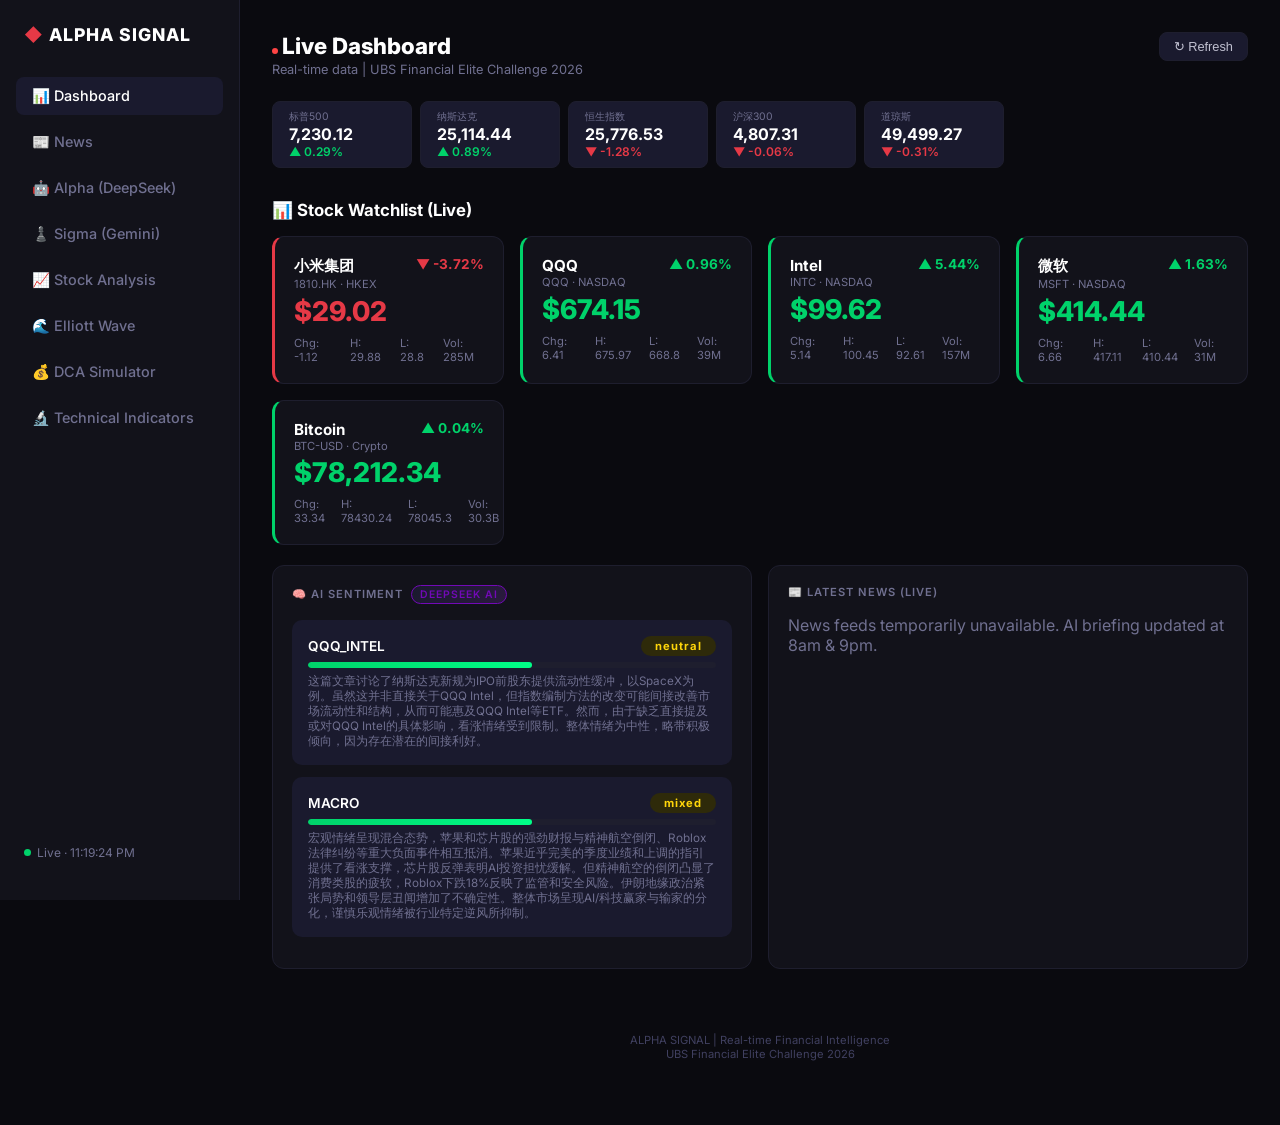
==== docs/index.html @ 57051fb4 "Expand technical indicators lab strategies Co-authored-by: Cursor <cursoragent@cursor.com>" ====
<!DOCTYPE html>
<html lang="en">
<head>
<meta charset="UTF-8">
<meta name="viewport" content="width=device-width, initial-scale=1.0">
<title>Alpha Signal | AI Financial Intelligence</title>
<link href="https://fonts.googleapis.com/css2?family=Inter:wght@400;500;600;700;800&display=swap" rel="stylesheet">
<script src="https://cdn.plot.ly/plotly-2.35.2.min.js"></script>
<style>
:root{--bg:#0a0a0f;--bg2:#12121a;--card:#1a1a2e;--border:#1e1e2e;--border2:#2a2a3a;--txt:#fff;--txt2:#c0c0d0;--muted:#707090;--red:#e63946;--green:#00d26a;--blue:#4361ee;--yellow:#ffd60a;--purple:#7209b7}
*{margin:0;padding:0;box-sizing:border-box}
body{font-family:'Inter',sans-serif;background:var(--bg);color:var(--txt2);min-height:100vh;display:flex}
.sidebar{position:fixed;top:0;left:0;width:240px;height:100vh;background:var(--bg2);border-right:1px solid var(--border);padding:1.5rem 1rem;z-index:1000;transition:transform .3s ease;display:flex;flex-direction:column}
.sidebar-header{display:flex;justify-content:space-between;align-items:center;margin-bottom:2rem;padding:0 .5rem}
.logo{font-size:1.1rem;font-weight:800;color:var(--txt);letter-spacing:1px}.logo span{color:var(--red)}
.nav-links{display:flex;flex-direction:column;gap:8px;list-style:none;flex:1}
.nav-links a{color:var(--muted);text-decoration:none;padding:10px 16px;border-radius:8px;font-size:.9rem;font-weight:500;transition:.2s;cursor:pointer;display:flex;align-items:center;gap:10px}
.nav-links a:hover,.nav-links a.active{color:var(--txt);background:var(--card)}
.status{display:flex;align-items:center;gap:6px;font-size:.75rem;color:var(--muted);padding:1rem .5rem}
.dot{width:7px;height:7px;border-radius:50%;background:var(--green);animation:p 2s infinite}
@keyframes p{0%,100%{opacity:1}50%{opacity:.4}}
.main{padding:2rem;margin-left:240px;flex:1;max-width:1200px;width:calc(100% - 240px)}
.mobile-header{display:none}
.overlay{display:none}
.close-btn{display:none;background:none;border:none;color:var(--txt);font-size:1.5rem;cursor:pointer}
.g2{display:grid;grid-template-columns:1fr 1fr;gap:1rem}
.g3{display:grid;grid-template-columns:1fr 1fr 1fr;gap:1rem}
.g4{display:grid;grid-template-columns:repeat(auto-fit, minmax(220px, 1fr));gap:1rem}
.card{background:var(--bg2);border:1px solid var(--border);border-radius:12px;padding:1.2rem;transition:.2s}
.card:hover{border-color:var(--border2)}
.ct{font-size:.7rem;font-weight:600;color:var(--muted);text-transform:uppercase;letter-spacing:1px;margin-bottom:1rem;display:flex;align-items:center;gap:8px}
.sc{background:var(--bg2);border:1px solid var(--border);border-radius:12px;padding:1.2rem;border-left:3px solid var(--border2);transition:.2s}
.sc:hover{transform:translateY(-1px)}.sc.up{border-left-color:var(--green)}.sc.dn{border-left-color:var(--red)}
.sn{font-size:.95rem;font-weight:700;color:var(--txt)}.st{font-size:.7rem;color:var(--muted)}
.sp{font-size:1.7rem;font-weight:800;margin:.2rem 0}
.sm{display:flex;gap:1rem;margin-top:.5rem;font-size:.7rem;color:var(--muted)}
.up-c{color:var(--green)}.dn-c{color:var(--red)}
.ib{display:flex;gap:.5rem;overflow-x:auto;padding:.5rem 0}
.idx{background:var(--card);border:1px solid var(--border);border-radius:8px;padding:.5rem 1rem;min-width:140px;flex-shrink:0}
.idx .n{font-size:.65rem;color:var(--muted);text-transform:uppercase}.idx .v{font-size:1rem;font-weight:700;color:var(--txt)}.idx .c{font-size:.75rem;font-weight:600}
.ni{padding:.6rem 0;border-bottom:1px solid var(--border)}.ni:last-child{border:0}
.ni a{color:var(--txt2);text-decoration:none;font-size:.85rem;font-weight:500;line-height:1.4;display:block}.ni a:hover{color:var(--red)}
.ni .nm{font-size:.65rem;color:var(--muted);margin-top:2px}
.brief{background:var(--card);border-radius:10px;padding:1.5rem;line-height:1.8;font-size:.88rem;white-space:pre-wrap;max-height:600px;overflow-y:auto;color:var(--txt2)}
.brief::-webkit-scrollbar{width:5px}.brief::-webkit-scrollbar-thumb{background:var(--border2);border-radius:3px}
.tag{display:inline-block;background:var(--card);color:var(--muted);padding:2px 8px;border-radius:10px;font-size:.65rem;margin:2px}
.ai-b{display:inline-flex;align-items:center;gap:4px;background:linear-gradient(135deg,#1a1a2e,#2a1a3e);border:1px solid var(--purple);color:var(--purple);padding:2px 8px;border-radius:12px;font-size:.65rem;font-weight:600}
.tabs{display:flex;gap:4px;margin-bottom:.75rem;border-bottom:1px solid var(--border);padding-bottom:4px}
.tab{background:none;border:none;color:var(--muted);padding:6px 14px;font-size:.8rem;cursor:pointer;border-bottom:2px solid transparent;transition:.2s}
.tab:hover{color:var(--txt2)}.tab.active{color:var(--red);border-bottom-color:var(--red)}
.tc{display:none}.tc.active{display:block}
.sec{display:flex;justify-content:space-between;align-items:center;margin:1.5rem 0 1rem}
.sec-t{font-size:1.05rem;font-weight:700;color:var(--txt);display:flex;align-items:center;gap:8px}
.ph h1{font-size:1.4rem;font-weight:800;color:var(--txt);margin-bottom:.2rem}.ph p{color:var(--muted);font-size:.8rem}
.live-dot{display:inline-block;width:6px;height:6px;border-radius:50%;background:#ff4444;margin-right:4px;animation:p 1s infinite}
.sentc{background:var(--card);border-radius:10px;padding:1rem;margin-bottom:.75rem}
.sentbar{height:6px;background:var(--border);border-radius:3px;overflow:hidden;margin:6px 0}
.sentfill{height:100%;border-radius:3px}
.fb{background:linear-gradient(90deg,var(--green),#00ff88)}.fbe{background:linear-gradient(90deg,var(--red),#ff6b6b)}.fn{background:linear-gradient(90deg,var(--yellow),#ffed4a)}
.mood-badge{display:inline-block;padding:3px 14px;border-radius:20px;font-size:.7rem;font-weight:700;letter-spacing:1px}
.footer{text-align:center;padding:2rem;color:#404060;font-size:.7rem;margin-top:2rem}
.refresh-btn{background:var(--card);border:1px solid var(--border);color:var(--txt2);padding:6px 14px;border-radius:8px;font-size:.8rem;cursor:pointer;transition:.2s}
.refresh-btn:hover{background:var(--border2);color:var(--txt)}
/* Plotly mobile-friendly: enable touch gestures */
.js-plotly-plot, .plot-container, .svg-container { touch-action: none !important; }

@media(max-width:1100px){.g4{grid-template-columns:1fr 1fr}}
@media(max-width:900px){
  .g2,.g3,.g4{grid-template-columns:1fr}
  .sidebar{transform:translateX(-100%)}
  .sidebar.open{transform:translateX(0)}
  .main{margin-left:0;padding:1rem;margin-top:60px;width:100%}
  .mobile-header{display:flex;position:fixed;top:0;left:0;width:100%;height:60px;background:var(--bg2);border-bottom:1px solid var(--border);align-items:center;justify-content:space-between;padding:0 1rem;z-index:999}
  .menu-btn{background:none;border:none;color:var(--txt);font-size:1.5rem;cursor:pointer}
  .close-btn{display:block}
  .overlay.open{display:block;position:fixed;top:0;left:0;width:100%;height:100vh;background:rgba(0,0,0,0.5);z-index:998}
}
</style>
</head>
<body>

<!-- Mobile Header -->
<div class="mobile-header">
  <button class="menu-btn" onclick="toggleSidebar()">☰</button>
  <div class="logo"><span>◆</span> ALPHA</div>
  <div class="status"><div class="dot"></div><span id="ts-mobile">Live</span></div>
</div>

<!-- Sidebar -->
<aside class="sidebar" id="sidebar">
  <div class="sidebar-header">
    <div class="logo"><span>◆</span> ALPHA SIGNAL</div>
    <button class="close-btn" onclick="toggleSidebar()">×</button>
  </div>
  <ul class="nav-links">
    <li><a class="active" onclick="show('dash'); toggleSidebar()">📊 Dashboard</a></li>
    <li><a onclick="show('news'); toggleSidebar()">📰 News</a></li>
    <li><a onclick="show('briefing'); toggleSidebar()">🤖 Alpha (DeepSeek)</a></li>
    <li><a onclick="show('sigma'); toggleSidebar()">♟️ Sigma (Gemini)</a></li>
    <li><a onclick="show('analysis'); toggleSidebar()">📈 Stock Analysis</a></li>
    <li><a onclick="show('wave'); toggleSidebar()">🌊 Elliott Wave</a></li>
    <li><a onclick="show('dca'); toggleSidebar()">💰 DCA Simulator</a></li>
    <li><a onclick="show('indicators'); toggleSidebar()">🔬 Technical Indicators</a></li>
  </ul>
  <div class="status"><div class="dot"></div><span id="ts">Loading...</span></div>
</aside>

<!-- Overlay -->
<div class="overlay" id="overlay" onclick="toggleSidebar()"></div>

<div class="main">
  <!-- Dashboard -->
  <div id="page-dash">
    <div style="display:flex;justify-content:space-between;align-items:flex-start">
      <div class="ph"><h1><span class="live-dot"></span>Live Dashboard</h1><p>Real-time data | UBS Financial Elite Challenge 2026</p></div>
      <button class="refresh-btn" onclick="refreshAll()">↻ Refresh</button>
    </div>

    <div class="ib" id="idx-strip" style="margin-top:1rem"><div style="color:var(--muted)">Loading indices...</div></div>

    <div class="sec"><div class="sec-t">📊 Stock Watchlist (Live)</div></div>
    <div class="g4" id="stock-cards"><div style="color:var(--muted)">Fetching live prices...</div></div>

    <div class="g2" style="margin-top:1.2rem">
      <div class="card">
        <div class="ct">🧠 AI Sentiment <span class="ai-b">DeepSeek AI</span></div>
        <div id="sent-box"><div style="color:var(--muted)">Loading AI analysis...</div></div>
      </div>
      <div class="card">
        <div class="ct">📰 Latest News (Live)</div>
        <div id="news-brief"><div style="color:var(--muted)">Fetching news...</div></div>
      </div>
    </div>
  </div>

  <!-- News -->
  <div id="page-news" style="display:none">
    <div class="ph"><h1><span class="live-dot"></span>Live News Feed</h1><p>Real-time financial news</p></div>
    <div class="card">
      <div class="tabs">
        <button class="tab active" onclick="ntab(this,'n-all')">All</button>
        <button class="tab" onclick="ntab(this,'n-biz')">Business</button>
        <button class="tab" onclick="ntab(this,'n-tech')">Tech</button>
        <button class="tab" onclick="ntab(this,'n-mkt')">Markets</button>
      </div>
      <div id="n-all" class="tc active"></div>
      <div id="n-biz" class="tc"></div>
      <div id="n-tech" class="tc"></div>
      <div id="n-mkt" class="tc"></div>
    </div>
  </div>

  <!-- Briefing -->
  <div id="page-briefing" style="display:none">
    <div class="ph"><h1>Alpha Morning Briefing</h1><p>Alpha's daily market commentary <span class="ai-b">DeepSeek AI</span></p></div>
    <div id="ai-section">
      <div class="brief" id="brief-text">Loading Alpha briefing...</div>
      <div class="card" style="margin-top:1rem">
        <div class="ct">🔑 Key Themes</div>
        <div id="kw-box"></div>
      </div>
    </div>
  </div>

  <!-- Sigma Page -->
  <div id="page-sigma" style="display:none">
    <div class="ph"><h1>Sigma Institutional Briefing</h1><p>Elite quantitative strategy <span class="ai-b" style="border-color:var(--green);color:var(--green)">Gemini AI</span></p></div>
    <div class="mood-card" id="sigma-mood-box" style="background:linear-gradient(135deg,var(--card),#0a1a10);">
      <div class="mood-emoji" id="sigma-mood-emoji">...</div>
      <div class="mood-label" id="sigma-mood-vibe">Loading mood...</div>
      <div class="mood-badge" id="sigma-mood-badge" style="background:var(--card);color:var(--muted);">LOADING</div>
    </div>
    <div class="brief" id="sigma-brief-text">Loading Sigma briefing...</div>
  </div>

  <!-- Elliott Wave Page -->
  <div id="page-wave" style="display:none">
    <div class="ph"><h1>🌊 Elliott Wave Predictor</h1><p>Auto-detect Elliott Wave pattern + Fibonacci projection for any stock</p></div>

    <div class="card" style="margin-bottom:1rem">
      <div class="ct">⚙️ Stock Selection</div>
      <div style="display:flex;flex-wrap:wrap;gap:10px;align-items:center">
        <input id="wave-ticker" type="text" placeholder="Enter ticker (e.g. AAPL, MSFT, TSLA)" value="AAPL"
          style="background:var(--card);border:1px solid var(--border);color:var(--txt);padding:8px 14px;border-radius:8px;font-size:.9rem;width:240px">
        <select id="wave-period" style="background:var(--card);border:1px solid var(--border);color:var(--txt);padding:8px 14px;border-radius:8px;font-size:.9rem">
          <option value="6mo">6 Months</option>
          <option value="1y" selected>1 Year</option>
          <option value="2y">2 Years</option>
          <option value="5y">5 Years</option>
        </select>
        <select id="wave-sensitivity" style="background:var(--card);border:1px solid var(--border);color:var(--txt);padding:8px 14px;border-radius:8px;font-size:.9rem">
          <option value="3">Sensitivity: High (3%)</option>
          <option value="5" selected>Sensitivity: Medium (5%)</option>
          <option value="8">Sensitivity: Low (8%)</option>
        </select>
        <button class="refresh-btn" onclick="analyzeWave()" style="background:var(--red);color:#fff">🌊 Analyze Wave</button>
        <span style="font-size:.8rem;color:var(--muted)">Quick:</span>
        <button class="refresh-btn" onclick="quickWave('TSLA')">TSLA</button>
        <button class="refresh-btn" onclick="quickWave('NVDA')">NVDA</button>
        <button class="refresh-btn" onclick="quickWave('META')">META</button>
        <button class="refresh-btn" onclick="quickWave('GOOGL')">GOOGL</button>
        <button class="refresh-btn" onclick="quickWave('AMZN')">AMZN</button>
        <button class="refresh-btn" onclick="quickWave('SPY')">SPY</button>
      </div>
    </div>

    <div class="card" style="margin-bottom:1rem">
      <div id="wave-chart" style="height:600px;background:var(--bg2);border-radius:10px">
        <div style="text-align:center;padding:5rem;color:var(--muted)">Click "Analyze Wave" to detect Elliott Wave pattern</div>
      </div>
    </div>

    <div class="g2">
      <div class="card" style="border-left:3px solid var(--blue)">
        <div class="ct">📊 Current Wave Position</div>
        <div id="wave-position" style="font-size:.9rem;line-height:1.7;color:var(--txt2)">No analysis yet</div>
      </div>
      <div class="card" style="border-left:3px solid var(--green)">
        <div class="ct">🎯 Fibonacci Projection</div>
        <div id="wave-projection" style="font-size:.9rem;line-height:1.7;color:var(--txt2)">No analysis yet</div>
      </div>
    </div>

    <div class="card" style="margin-top:1rem;border-left:3px solid var(--purple)">
      <div class="ct">📚 Elliott Wave Theory Quick Guide</div>
      <div style="font-size:.85rem;line-height:1.7;color:var(--txt2)">
        <strong style="color:var(--green)">Impulse Waves (1→2→3→4→5):</strong> The main trend movement. Wave 3 is usually the longest. Wave 4 cannot enter Wave 1 territory.<br>
        <strong style="color:var(--red)">Corrective Waves (A→B→C):</strong> Counter-trend movement after impulse completes. Usually 50-78.6% retracement of waves 1-5.<br>
        <strong style="color:var(--yellow)">Fibonacci Targets:</strong> Wave 3 = 1.618× Wave 1; Wave 5 = 0.618× to 1× of Wave 1+3; Wave C = 1× Wave A.
      </div>
    </div>
  </div>

  <!-- DCA Simulator Page -->
  <div id="page-dca" style="display:none">
    <div class="ph"><h1>💰 DCA Simulator</h1><p>Dollar-Cost Averaging simulator. Test how regular investing into any stock would have performed.</p></div>

    <div class="card" style="margin-bottom:1rem">
      <div class="ct">⚙️ DCA Configuration</div>
      <div style="display:grid;grid-template-columns:repeat(auto-fit,minmax(200px,1fr));gap:.8rem;margin-bottom:.8rem">
        <div>
          <label style="font-size:.7rem;color:var(--muted);text-transform:uppercase;letter-spacing:1px">Stock Ticker</label>
          <input id="dca-ticker" type="text" value="AAPL" placeholder="AAPL"
            style="width:100%;background:var(--card);border:1px solid var(--border);color:var(--txt);padding:8px 12px;border-radius:8px;font-size:.95rem;margin-top:4px">
        </div>
        <div>
          <label style="font-size:.7rem;color:var(--muted);text-transform:uppercase;letter-spacing:1px">Frequency</label>
          <select id="dca-freq" style="width:100%;background:var(--card);border:1px solid var(--border);color:var(--txt);padding:8px 12px;border-radius:8px;font-size:.95rem;margin-top:4px">
            <option value="daily">Every Day</option>
            <option value="monthly" selected>Monthly (1st)</option>
            <option value="yearly">Yearly (Jan 1st)</option>
          </select>
        </div>
        <div>
          <label style="font-size:.7rem;color:var(--muted);text-transform:uppercase;letter-spacing:1px">Amount per Buy ($)</label>
          <input id="dca-amount" type="number" value="500" min="1"
            style="width:100%;background:var(--card);border:1px solid var(--border);color:var(--txt);padding:8px 12px;border-radius:8px;font-size:.95rem;margin-top:4px">
        </div>
        <div>
          <label style="font-size:.7rem;color:var(--muted);text-transform:uppercase;letter-spacing:1px">Fee per Buy ($)</label>
          <input id="dca-fee" type="number" value="1" min="0" step="0.01"
            style="width:100%;background:var(--card);border:1px solid var(--border);color:var(--txt);padding:8px 12px;border-radius:8px;font-size:.95rem;margin-top:4px">
        </div>
        <div>
          <label style="font-size:.7rem;color:var(--muted);text-transform:uppercase;letter-spacing:1px">Start Date</label>
          <input id="dca-start" type="date" value="2020-01-01"
            style="width:100%;background:var(--card);border:1px solid var(--border);color:var(--txt);padding:8px 12px;border-radius:8px;font-size:.95rem;margin-top:4px;color-scheme:dark">
        </div>
        <div>
          <label style="font-size:.7rem;color:var(--muted);text-transform:uppercase;letter-spacing:1px">End Date</label>
          <input id="dca-end" type="date"
            style="width:100%;background:var(--card);border:1px solid var(--border);color:var(--txt);padding:8px 12px;border-radius:8px;font-size:.95rem;margin-top:4px;color-scheme:dark">
        </div>
      </div>
      <div style="display:flex;flex-wrap:wrap;gap:8px;align-items:center">
        <button class="refresh-btn" onclick="runDCA()" style="background:var(--red);color:#fff;font-weight:600">📈 Run Simulation</button>
        <span style="font-size:.8rem;color:var(--muted);margin-left:.5rem">Quick:</span>
        <button class="refresh-btn" onclick="quickDCA('AAPL')">AAPL</button>
        <button class="refresh-btn" onclick="quickDCA('SPY')">SPY (S&P 500)</button>
        <button class="refresh-btn" onclick="quickDCA('QQQ')">QQQ</button>
        <button class="refresh-btn" onclick="quickDCA('TSLA')">TSLA</button>
        <button class="refresh-btn" onclick="quickDCA('NVDA')">NVDA</button>
        <button class="refresh-btn" onclick="quickDCA('BRK-B')">BRK-B</button>
      </div>
    </div>

    <!-- Summary Cards -->
    <div id="dca-summary" style="display:none;margin-bottom:1rem">
      <div style="display:grid;grid-template-columns:repeat(auto-fit,minmax(180px,1fr));gap:.8rem">
        <div class="card" style="border-left:3px solid var(--blue)">
          <div style="font-size:.7rem;color:var(--muted);text-transform:uppercase">Total Invested</div>
          <div id="dca-invested" style="font-size:1.5rem;font-weight:800;color:var(--txt);margin-top:4px">-</div>
          <div id="dca-buys" style="font-size:.75rem;color:var(--muted);margin-top:2px">- buys</div>
        </div>
        <div class="card" style="border-left:3px solid var(--yellow)">
          <div style="font-size:.7rem;color:var(--muted);text-transform:uppercase">Total Fees</div>
          <div id="dca-fees" style="font-size:1.5rem;font-weight:800;color:var(--txt);margin-top:4px">-</div>
          <div id="dca-fees-pct" style="font-size:.75rem;color:var(--muted);margin-top:2px">- of invested</div>
        </div>
        <div class="card" style="border-left:3px solid var(--green)" id="dca-final-card">
          <div style="font-size:.7rem;color:var(--muted);text-transform:uppercase">Final Value</div>
          <div id="dca-final" style="font-size:1.5rem;font-weight:800;color:var(--txt);margin-top:4px">-</div>
          <div id="dca-shares" style="font-size:.75rem;color:var(--muted);margin-top:2px">- shares</div>
        </div>
        <div class="card" style="border-left:3px solid var(--green)" id="dca-return-card">
          <div style="font-size:.7rem;color:var(--muted);text-transform:uppercase">Total Return</div>
          <div id="dca-return" style="font-size:1.5rem;font-weight:800;margin-top:4px">-</div>
          <div id="dca-return-abs" style="font-size:.75rem;color:var(--muted);margin-top:2px">-</div>
        </div>
        <div class="card" style="border-left:3px solid var(--purple)">
          <div style="font-size:.7rem;color:var(--muted);text-transform:uppercase">Annualized (CAGR)</div>
          <div id="dca-cagr" style="font-size:1.5rem;font-weight:800;color:var(--txt);margin-top:4px">-</div>
          <div id="dca-years" style="font-size:.75rem;color:var(--muted);margin-top:2px">- years</div>
        </div>
        <div class="card" style="border-left:3px solid var(--blue)">
          <div style="font-size:.7rem;color:var(--muted);text-transform:uppercase">Avg Buy Price</div>
          <div id="dca-avgcost" style="font-size:1.5rem;font-weight:800;color:var(--txt);margin-top:4px">-</div>
          <div id="dca-currprice" style="font-size:.75rem;color:var(--muted);margin-top:2px">vs current: -</div>
        </div>
      </div>
    </div>

    <div class="card" style="margin-bottom:1rem">
      <div class="ct">📊 Performance Chart <span style="font-size:.7rem;color:var(--muted);font-weight:400;margin-left:1rem;text-transform:none;letter-spacing:0">💡 Click on legend items to hide/show lines</span></div>
      <div id="dca-chart" style="height:550px;background:var(--bg2);border-radius:10px">
        <div style="text-align:center;padding:5rem;color:var(--muted)">Configure parameters above and click "Run Simulation"</div>
      </div>
    </div>

    <div class="card" style="border-left:3px solid var(--purple)">
      <div class="ct">📚 What is DCA (Dollar-Cost Averaging)?</div>
      <div style="font-size:.85rem;line-height:1.7;color:var(--txt2)">
        <strong style="color:var(--green)">DCA</strong> means investing a fixed amount at regular intervals, regardless of price. This smooths out volatility - you buy more shares when prices are low and fewer when prices are high. Used by retail investors, 401k plans, and even Warren Buffett's recommendation for most people.<br><br>
        <strong style="color:var(--yellow)">⚠️ Note:</strong> Past performance does not guarantee future results. This simulator uses historical price data only and does not include dividends, taxes, or stock splits' adjusted prices automatically (Yahoo's adjusted close handles splits but not always perfectly).
      </div>
    </div>
  </div>

  <!-- Technical Indicators Page -->
  <div id="page-indicators" style="display:none">
    <div class="ph"><h1>🔬 Technical Indicators Lab</h1><p>Comprehensive technical analysis: MACD, RSI, KDJ, Bollinger Bands, Volume, MA Cross, 缠论 (Chan Theory), Pattern Detection</p></div>

    <div class="card" style="margin-bottom:1rem">
      <div class="ct">⚙️ Configure Analysis</div>
      <div style="display:flex;flex-wrap:wrap;gap:10px;align-items:center">
        <input id="ind-ticker" type="text" placeholder="Ticker (e.g. AAPL)" value="AAPL"
          style="background:var(--card);border:1px solid var(--border);color:var(--txt);padding:8px 14px;border-radius:8px;font-size:.9rem;width:200px">
        <select id="ind-period" style="background:var(--card);border:1px solid var(--border);color:var(--txt);padding:8px 14px;border-radius:8px;font-size:.9rem">
          <option value="3mo">3 Months</option>
          <option value="6mo" selected>6 Months</option>
          <option value="1y">1 Year</option>
          <option value="2y">2 Years</option>
        </select>
        <button class="refresh-btn" onclick="analyzeIndicators()" style="background:var(--red);color:#fff;font-weight:600">🔬 Analyze All Indicators</button>
        <span style="font-size:.8rem;color:var(--muted);margin-left:.5rem">Quick:</span>
        <button class="refresh-btn" onclick="quickInd('AAPL')">AAPL</button>
        <button class="refresh-btn" onclick="quickInd('TSLA')">TSLA</button>
        <button class="refresh-btn" onclick="quickInd('NVDA')">NVDA</button>
        <button class="refresh-btn" onclick="quickInd('SPY')">SPY</button>
        <button class="refresh-btn" onclick="quickInd('1810.HK')">小米</button>
      </div>
    </div>

    <!-- Overall Summary -->
    <div id="ind-summary" style="display:none;margin-bottom:1rem">
      <div class="card" style="background:linear-gradient(135deg,var(--card),var(--bg2));border:2px solid var(--border)">
        <div class="ct">🎯 Overall Signal Summary</div>
        <div id="ind-overall" style="font-size:.95rem;line-height:1.8"></div>
      </div>
    </div>

    <div id="ind-results" style="display:none">
      <!-- 1. MACD -->
      <div class="card" style="margin-bottom:1rem;border-left:4px solid var(--blue)">
        <div style="display:flex;justify-content:space-between;align-items:flex-start;flex-wrap:wrap;gap:8px;margin-bottom:.8rem">
          <div>
            <div style="font-size:1.1rem;font-weight:700;color:var(--txt)">📊 MACD (Moving Average Convergence Divergence)</div>
            <div style="font-size:.78rem;color:var(--muted);margin-top:2px">EMA(12) − EMA(26), Signal=EMA(9). Detects trend changes via crossovers.</div>
          </div>
          <span id="signal-macd" class="mood-badge"></span>
        </div>
        <div id="chart-macd" style="height:380px;background:var(--bg2);border-radius:10px"></div>
        <div id="reason-macd" style="margin-top:.8rem;font-size:.85rem;color:var(--txt2);line-height:1.6;padding:.8rem;background:var(--card);border-radius:8px"></div>
      </div>

      <!-- 2. RSI -->
      <div class="card" style="margin-bottom:1rem;border-left:4px solid var(--purple)">
        <div style="display:flex;justify-content:space-between;align-items:flex-start;flex-wrap:wrap;gap:8px;margin-bottom:.8rem">
          <div>
            <div style="font-size:1.1rem;font-weight:700;color:var(--txt)">⚡ RSI (Relative Strength Index)</div>
            <div style="font-size:.78rem;color:var(--muted);margin-top:2px">14-period momentum. >70=overbought, <30=oversold. Divergence is strongest signal.</div>
          </div>
          <span id="signal-rsi" class="mood-badge"></span>
        </div>
        <div id="chart-rsi" style="height:280px;background:var(--bg2);border-radius:10px"></div>
        <div id="reason-rsi" style="margin-top:.8rem;font-size:.85rem;color:var(--txt2);line-height:1.6;padding:.8rem;background:var(--card);border-radius:8px"></div>
      </div>

      <!-- 3. KDJ -->
      <div class="card" style="margin-bottom:1rem;border-left:4px solid var(--yellow)">
        <div style="display:flex;justify-content:space-between;align-items:flex-start;flex-wrap:wrap;gap:8px;margin-bottom:.8rem">
          <div>
            <div style="font-size:1.1rem;font-weight:700;color:var(--txt)">📈 KDJ (Stochastic Oscillator)</div>
            <div style="font-size:.78rem;color:var(--muted);margin-top:2px">中国常用动量指标。K&D 在底部金叉=买; 顶部死叉=卖. J<0 极度超卖, J>100 极度超买.</div>
          </div>
          <span id="signal-kdj" class="mood-badge"></span>
        </div>
        <div id="chart-kdj" style="height:280px;background:var(--bg2);border-radius:10px"></div>
        <div id="reason-kdj" style="margin-top:.8rem;font-size:.85rem;color:var(--txt2);line-height:1.6;padding:.8rem;background:var(--card);border-radius:8px"></div>
      </div>

      <!-- 4. Bollinger Bands -->
      <div class="card" style="margin-bottom:1rem;border-left:4px solid var(--green)">
        <div style="display:flex;justify-content:space-between;align-items:flex-start;flex-wrap:wrap;gap:8px;margin-bottom:.8rem">
          <div>
            <div style="font-size:1.1rem;font-weight:700;color:var(--txt)">📉 Bollinger Bands (布林带)</div>
            <div style="font-size:.78rem;color:var(--muted);margin-top:2px">20-day MA ± 2σ. Squeeze = breakout coming. Touching upper = strong, touching lower = weakness.</div>
          </div>
          <span id="signal-boll" class="mood-badge"></span>
        </div>
        <div id="chart-boll" style="height:380px;background:var(--bg2);border-radius:10px"></div>
        <div id="reason-boll" style="margin-top:.8rem;font-size:.85rem;color:var(--txt2);line-height:1.6;padding:.8rem;background:var(--card);border-radius:8px"></div>
      </div>

      <!-- 5. Volume -->
      <div class="card" style="margin-bottom:1rem;border-left:4px solid #ff6b6b">
        <div style="display:flex;justify-content:space-between;align-items:flex-start;flex-wrap:wrap;gap:8px;margin-bottom:.8rem">
          <div>
            <div style="font-size:1.1rem;font-weight:700;color:var(--txt)">📊 Volume Analysis (放量/缩量)</div>
            <div style="font-size:.78rem;color:var(--muted);margin-top:2px">放量 = volume > 2× MA20 (institutional activity). 缩量 = consolidation. OBV confirms trend.</div>
          </div>
          <span id="signal-volume" class="mood-badge"></span>
        </div>
        <div id="chart-volume" style="height:380px;background:var(--bg2);border-radius:10px"></div>
        <div id="reason-volume" style="margin-top:.8rem;font-size:.85rem;color:var(--txt2);line-height:1.6;padding:.8rem;background:var(--card);border-radius:8px"></div>
      </div>

      <!-- 6. Moving Averages -->
      <div class="card" style="margin-bottom:1rem;border-left:4px solid #4361ee">
        <div style="display:flex;justify-content:space-between;align-items:flex-start;flex-wrap:wrap;gap:8px;margin-bottom:.8rem">
          <div>
            <div style="font-size:1.1rem;font-weight:700;color:var(--txt)">📐 Moving Averages (均线系统)</div>
            <div style="font-size:.78rem;color:var(--muted);margin-top:2px">MA5/10/20/50/200. Golden Cross (50↑200) = 大牛市. Death Cross (50↓200) = 大熊市.</div>
          </div>
          <span id="signal-ma" class="mood-badge"></span>
        </div>
        <div id="chart-ma" style="height:420px;background:var(--bg2);border-radius:10px"></div>
        <div id="reason-ma" style="margin-top:.8rem;font-size:.85rem;color:var(--txt2);line-height:1.6;padding:.8rem;background:var(--card);border-radius:8px"></div>
      </div>

      <!-- 7. Chan Theory (缠论) -->
      <div class="card" style="margin-bottom:1rem;border-left:4px solid #7209b7">
        <div style="display:flex;justify-content:space-between;align-items:flex-start;flex-wrap:wrap;gap:8px;margin-bottom:.8rem">
          <div>
            <div style="font-size:1.1rem;font-weight:700;color:var(--txt)">🧩 缠论 (Chan Theory) Simplified</div>
            <div style="font-size:.78rem;color:var(--muted);margin-top:2px">缠中说禅理论。识别"笔"(strokes) 和"中枢"(consolidation zones)。中枢突破=trend continues, 反向=reversal.</div>
          </div>
          <span id="signal-chan" class="mood-badge"></span>
        </div>
        <div id="chart-chan" style="height:420px;background:var(--bg2);border-radius:10px"></div>
        <div id="reason-chan" style="margin-top:.8rem;font-size:.85rem;color:var(--txt2);line-height:1.6;padding:.8rem;background:var(--card);border-radius:8px"></div>
      </div>

      <!-- 8. Pattern Detection -->
      <div class="card" style="margin-bottom:1rem;border-left:4px solid var(--red)">
        <div style="display:flex;justify-content:space-between;align-items:flex-start;flex-wrap:wrap;gap:8px;margin-bottom:.8rem">
          <div>
            <div style="font-size:1.1rem;font-weight:700;color:var(--txt)">🎨 Chart Patterns (经典形态)</div>
            <div style="font-size:.78rem;color:var(--muted);margin-top:2px">Auto-detect: 头肩顶/底, 双顶/双底, 三角形, support/resistance levels.</div>
          </div>
          <span id="signal-pattern" class="mood-badge"></span>
        </div>
        <div id="chart-pattern" style="height:420px;background:var(--bg2);border-radius:10px"></div>
        <div id="reason-pattern" style="margin-top:.8rem;font-size:.85rem;color:var(--txt2);line-height:1.6;padding:.8rem;background:var(--card);border-radius:8px"></div>
      </div>

      <!-- 9. ADX Trend Strength -->
      <div class="card" style="margin-bottom:1rem;border-left:4px solid #06b6d4">
        <div style="display:flex;justify-content:space-between;align-items:flex-start;flex-wrap:wrap;gap:8px;margin-bottom:.8rem">
          <div>
            <div style="font-size:1.1rem;font-weight:700;color:var(--txt)">🧭 ADX / DMI 趋势强度</div>
            <div style="font-size:.78rem;color:var(--muted);margin-top:2px">ADX 衡量趋势强弱，+DI/-DI 判断方向。ADX>25=有趋势，>40=强趋势。</div>
          </div>
          <span id="signal-adx" class="mood-badge"></span>
        </div>
        <div id="chart-adx" style="height:320px;background:var(--bg2);border-radius:10px"></div>
        <div id="reason-adx" style="margin-top:.8rem;font-size:.85rem;color:var(--txt2);line-height:1.6;padding:.8rem;background:var(--card);border-radius:8px"></div>
      </div>

      <!-- 10. ATR Risk Management -->
      <div class="card" style="margin-bottom:1rem;border-left:4px solid #f97316">
        <div style="display:flex;justify-content:space-between;align-items:flex-start;flex-wrap:wrap;gap:8px;margin-bottom:.8rem">
          <div>
            <div style="font-size:1.1rem;font-weight:700;color:var(--txt)">🛡️ ATR 风控止损策略</div>
            <div style="font-size:.78rem;color:var(--muted);margin-top:2px">ATR 衡量真实波动。用 2×ATR 做动态止损，避免被日内噪音洗出去。</div>
          </div>
          <span id="signal-atr" class="mood-badge"></span>
        </div>
        <div id="chart-atr" style="height:360px;background:var(--bg2);border-radius:10px"></div>
        <div id="reason-atr" style="margin-top:.8rem;font-size:.85rem;color:var(--txt2);line-height:1.6;padding:.8rem;background:var(--card);border-radius:8px"></div>
      </div>

      <!-- 11. Ichimoku Cloud -->
      <div class="card" style="margin-bottom:1rem;border-left:4px solid #22c55e">
        <div style="display:flex;justify-content:space-between;align-items:flex-start;flex-wrap:wrap;gap:8px;margin-bottom:.8rem">
          <div>
            <div style="font-size:1.1rem;font-weight:700;color:var(--txt)">☁️ Ichimoku Cloud 一目均衡表</div>
            <div style="font-size:.78rem;color:var(--muted);margin-top:2px">价格在云上=多头；云下=空头；转折线/基准线交叉提供入场信号。</div>
          </div>
          <span id="signal-ichi" class="mood-badge"></span>
        </div>
        <div id="chart-ichi" style="height:420px;background:var(--bg2);border-radius:10px"></div>
        <div id="reason-ichi" style="margin-top:.8rem;font-size:.85rem;color:var(--txt2);line-height:1.6;padding:.8rem;background:var(--card);border-radius:8px"></div>
      </div>

      <!-- 12. Donchian Breakout -->
      <div class="card" style="margin-bottom:1rem;border-left:4px solid #a855f7">
        <div style="display:flex;justify-content:space-between;align-items:flex-start;flex-wrap:wrap;gap:8px;margin-bottom:.8rem">
          <div>
            <div style="font-size:1.1rem;font-weight:700;color:var(--txt)">🐢 Donchian / Turtle Breakout 唐奇安突破</div>
            <div style="font-size:.78rem;color:var(--muted);margin-top:2px">20日通道突破用于海龟交易法；上轨突破追多，下轨跌破止损/做空。</div>
          </div>
          <span id="signal-donchian" class="mood-badge"></span>
        </div>
        <div id="chart-donchian" style="height:380px;background:var(--bg2);border-radius:10px"></div>
        <div id="reason-donchian" style="margin-top:.8rem;font-size:.85rem;color:var(--txt2);line-height:1.6;padding:.8rem;background:var(--card);border-radius:8px"></div>
      </div>

      <!-- 13. VWAP / Mean Reversion -->
      <div class="card" style="margin-bottom:1rem;border-left:4px solid #14b8a6">
        <div style="display:flex;justify-content:space-between;align-items:flex-start;flex-wrap:wrap;gap:8px;margin-bottom:.8rem">
          <div>
            <div style="font-size:1.1rem;font-weight:700;color:var(--txt)">⚖️ Anchored VWAP / 均价回归</div>
            <div style="font-size:.78rem;color:var(--muted);margin-top:2px">从区间起点计算成交量加权均价。价格远离 VWAP 代表趋势过热或回归机会。</div>
          </div>
          <span id="signal-vwap" class="mood-badge"></span>
        </div>
        <div id="chart-vwap" style="height:380px;background:var(--bg2);border-radius:10px"></div>
        <div id="reason-vwap" style="margin-top:.8rem;font-size:.85rem;color:var(--txt2);line-height:1.6;padding:.8rem;background:var(--card);border-radius:8px"></div>
      </div>

      <!-- 14. Strategy Matrix -->
      <div class="card" style="margin-bottom:1rem;border-left:4px solid var(--yellow)">
        <div style="display:flex;justify-content:space-between;align-items:flex-start;flex-wrap:wrap;gap:8px;margin-bottom:.8rem">
          <div>
            <div style="font-size:1.1rem;font-weight:700;color:var(--txt)">🧠 Strategy Matrix 多策略交易矩阵</div>
            <div style="font-size:.78rem;color:var(--muted);margin-top:2px">把趋势、动量、突破、均值回归、风控合成一个可执行交易计划。</div>
          </div>
          <span id="signal-strategy" class="mood-badge"></span>
        </div>
        <div id="reason-strategy" style="font-size:.88rem;color:var(--txt2);line-height:1.8;padding:1rem;background:var(--card);border-radius:8px"></div>
      </div>
    </div>

    <div id="ind-loading" style="display:none;padding:5rem;text-align:center;color:var(--muted)">
      <div style="font-size:2rem;margin-bottom:1rem">🔬</div>
      <div>Analyzing all indicators...<br>This may take 5-10 seconds.</div>
    </div>
  </div>

  <!-- Analysis Page -->
  <div id="page-analysis" style="display:none">
    <div class="ph"><h1>5-Dimension Stock Analysis & Pair Selection</h1><p>AI-powered long/short recommendation for UBS competition <span class="ai-b">DeepSeek AI</span></p></div>

    <div class="card" style="margin-bottom:1rem;border-left:3px solid var(--green);">
      <div class="ct">FINAL VERDICT</div>
      <div id="verdict-box" class="brief" style="min-height:100px">Loading analysis...</div>
    </div>

    <div class="g2" style="margin-bottom:1rem">
      <div class="card" style="border-left:3px solid var(--green)">
        <div class="ct">📈 LONG Position</div>
        <div id="long-box"></div>
      </div>
      <div class="card" style="border-left:3px solid var(--red)">
        <div class="ct">📉 SHORT Candidates</div>
        <div id="short-box"></div>
      </div>
    </div>

    <div class="g2" style="margin-bottom:1rem">
      <div class="card"><div class="ct">📊 Dimension 1: Fundamentals</div><div id="d1-box" class="brief" style="max-height:300px"></div></div>
      <div class="card"><div class="ct">📈 Dimension 2: Technicals</div><div id="d2-box" class="brief" style="max-height:300px"></div></div>
    </div>
    <div class="g2" style="margin-bottom:1rem">
      <div class="card"><div class="ct">🧠 Dimension 3: Sentiment</div><div id="d3-box" class="brief" style="max-height:300px"></div></div>
      <div class="card"><div class="ct">🏢 Dimension 4: Competitive</div><div id="d4-box" class="brief" style="max-height:300px"></div></div>
    </div>
    <div class="card" style="margin-bottom:1rem"><div class="ct">🌍 Dimension 5: Macro & Geopolitical</div><div id="d5-box" class="brief" style="max-height:300px"></div></div>

    <div class="card"><div class="ct">🤖 AI Pair Trade Recommendation</div><div id="pair-box" class="brief" style="min-height:200px"></div></div>
  </div>

  <div class="footer">ALPHA SIGNAL | Real-time Financial Intelligence<br>UBS Financial Elite Challenge 2026</div>
</div>

<script>
const PROXIES=[
  u=>'https://api.allorigins.win/raw?url='+encodeURIComponent(u),
  u=>'https://corsproxy.io/?'+encodeURIComponent(u),
  u=>'https://api.codetabs.com/v1/proxy?quest='+encodeURIComponent(u),
];
let proxyIdx=0;
function proxy(u){return PROXIES[proxyIdx%PROXIES.length](u);}

const STOCKS={
  '小米集团':{t:'1810.HK',m:'HKEX'},
  'QQQ':{t:'QQQ',m:'NASDAQ'},
  'Intel':{t:'INTC',m:'NASDAQ'},
  '微软':{t:'MSFT',m:'NASDAQ'},
  'Bitcoin':{t:'BTC-USD',m:'Crypto'},
};
const INDICES={'S&P 500':'^GSPC','NASDAQ':'^IXIC','Hang Seng':'^HSI','Dow Jones':'^DJI'};
const RSS_FEEDS=[
  {cat:'biz',name:'CNBC',url:'https://search.cnbc.com/rs/search/combinedcms/view.xml?partnerId=wrss01&id=100003114'},
  {cat:'tech',name:'CNBC Tech',url:'https://search.cnbc.com/rs/search/combinedcms/view.xml?partnerId=wrss01&id=19854910'},
  {cat:'mkt',name:'Reuters',url:'https://feeds.reuters.com/reuters/businessNews'},
  {cat:'mkt',name:'Yahoo',url:'https://finance.yahoo.com/news/rssindex'},
];

let cachedData={};

// Mobile-friendly Plotly config: pinch-zoom, two-finger pan, drag-pan
const MOBILE_PLOTLY_CONFIG = {
  responsive: true,
  displayModeBar: false,
  scrollZoom: true,
  doubleClick: 'reset+autosize',
  showAxisDragHandles: true
};

function toggleSidebar(){
  if(window.innerWidth<=900){
    document.getElementById('sidebar').classList.toggle('open');
    document.getElementById('overlay').classList.toggle('open');
  }
}

function show(p){
  ['dash','news','briefing','sigma','analysis','wave','dca','indicators'].forEach(x=>document.getElementById('page-'+x).style.display=x===p?'block':'none');
  document.querySelectorAll('.nav-links a').forEach(a=>a.classList.remove('active'));
  event.target.classList.add('active');
}
function ntab(btn,id){
  btn.parentElement.querySelectorAll('.tab').forEach(b=>b.classList.remove('active'));btn.classList.add('active');
  btn.closest('.card').querySelectorAll('.tc').forEach(t=>t.classList.remove('active'));
  document.getElementById(id).classList.add('active');
}

async function fetchYahoo(ticker){
  for(let i=0;i<PROXIES.length;i++){
    try{
      const url=`https://query1.finance.yahoo.com/v8/finance/chart/${encodeURIComponent(ticker)}?range=5d&interval=1d`;
      const p=PROXIES[(proxyIdx+i)%PROXIES.length](url);
      const r=await fetch(p,{signal:AbortSignal.timeout(8000)});
      const d=await r.json();
      const res=d.chart.result[0];
      const meta=res.meta;
      const q=res.indicators.quote[0];
      const closes=q.close.filter(v=>v!=null);
      const latest=closes[closes.length-1];
      const prev=closes.length>1?closes[closes.length-2]:latest;
      const chg=latest-prev;
      const pct=(chg/prev)*100;
      proxyIdx=(proxyIdx+i)%PROXIES.length;
      return{
        price:latest.toFixed(2),
        change:chg.toFixed(2),
        change_pct:pct.toFixed(2),
        high:Math.max(...q.high.filter(v=>v!=null)).toFixed(2),
        low:Math.min(...q.low.filter(v=>v!=null)).toFixed(2),
        volume:q.volume.filter(v=>v!=null).pop()||0,
        currency:meta.currency,
      };
    }catch(e){continue;}
  }
  return null;
}

function renderStockCard(name,ticker,market,d){
  const dir=parseFloat(d.change_pct)>=0?'up':'dn';
  const arrow=dir==='up'?'▲':'▼';
  const cur=market==='Crypto'?'$':d.currency==='HKD'?'HK$':'$';
  return`<div class="sc ${dir}">
    <div style="display:flex;justify-content:space-between;align-items:flex-start">
      <div><div class="sn">${name}</div><div class="st">${ticker} · ${market}</div></div>
      <div class="${dir}-c" style="font-weight:700;font-size:.85rem">${arrow} ${parseFloat(d.change_pct).toFixed(2)}%</div>
    </div>
    <div class="sp ${dir}-c">${cur}${parseFloat(d.price).toLocaleString()}</div>
    <div class="sm"><span>Chg: ${d.change||''}</span><span>H: ${d.high||''}</span><span>L: ${d.low||''}</span><span>Vol: ${fmt(d.volume||0)}</span></div>
  </div>`;
}

async function loadStocks(){
  const el=document.getElementById('stock-cards');
  // First show cached data immediately
  if(cachedData&&cachedData.stocks){
    let html='';
    for(const[name,d]of Object.entries(cachedData.stocks)){
      if(d.error)continue;
      const s=Object.values(STOCKS).find(x=>x.t===d.ticker)||{m:''};
      html+=renderStockCard(name,d.ticker,s.m||'',d);
    }
    if(html)el.innerHTML=html;
  }
  // Then try live Yahoo data as upgrade
  try{
    const entries=Object.entries(STOCKS);
    const results=await Promise.all(entries.map(([n,s])=>fetchYahoo(s.t)));
    let html='';let gotAny=false;
    entries.forEach(([name,s],i)=>{
      const d=results[i];
      if(d){html+=renderStockCard(name,s.t,s.m,d);gotAny=true;}
    });
    if(gotAny)el.innerHTML=html;
  }catch(e){}
}

async function loadIndices(){
  const el=document.getElementById('idx-strip');
  // Show cached first
  if(cachedData&&cachedData.indices){
    let html='';
    for(const[name,d]of Object.entries(cachedData.indices)){
      if(d.error||!d.price)continue;
      const cls=d.change_pct>=0?'up-c':'dn-c';
      const arrow=d.change_pct>=0?'▲':'▼';
      html+=`<div class="idx"><div class="n">${name}</div><div class="v">${parseFloat(d.price).toLocaleString()}</div><div class="c ${cls}">${arrow} ${parseFloat(d.change_pct).toFixed(2)}%</div></div>`;
    }
    if(html)el.innerHTML=html;
  }
  // Try live upgrade
  try{
    const entries=Object.entries(INDICES);
    const results=await Promise.all(entries.map(([n,t])=>fetchYahoo(t)));
    let html='';let gotAny=false;
    entries.forEach(([name,t],i)=>{
      const d=results[i];
      if(d){
        const cls=parseFloat(d.change_pct)>=0?'up-c':'dn-c';
        const arrow=parseFloat(d.change_pct)>=0?'▲':'▼';
        html+=`<div class="idx"><div class="n">${name}</div><div class="v">${parseFloat(d.price).toLocaleString()}</div><div class="c ${cls}">${arrow} ${d.change_pct}%</div></div>`;
        gotAny=true;
      }
    });
    if(gotAny)el.innerHTML=html;
  }catch(e){}
}

function parseRSS(xml,source){
  const arts=[];
  try{
    const doc=new DOMParser().parseFromString(xml,'text/xml');
    doc.querySelectorAll('item').forEach(item=>{
      const title=item.querySelector('title')?.textContent||'';
      const link=item.querySelector('link')?.textContent||'';
      const pub=item.querySelector('pubDate')?.textContent||'';
      if(title)arts.push({title,link,source,published:pub?new Date(pub).toLocaleString():''});
    });
  }catch(e){}
  return arts;
}

async function fetchRSS(feed){
  for(let i=0;i<PROXIES.length;i++){
    try{
      const p=PROXIES[(proxyIdx+i)%PROXIES.length](feed.url);
      const r=await fetch(p,{signal:AbortSignal.timeout(8000)});
      const txt=await r.text();
      if(txt.includes('<item')||txt.includes('<entry')){
        proxyIdx=(proxyIdx+i)%PROXIES.length;
        return parseRSS(txt,feed.name);
      }
    }catch(e){continue;}
  }
  return [];
}

async function loadNews(){
  const allNews=[];
  const catMap={biz:[],tech:[],mkt:[]};
  document.getElementById('news-brief').innerHTML='<div style="color:var(--muted)">Fetching live news...</div>';

  const results=await Promise.all(RSS_FEEDS.map(f=>fetchRSS(f)));
  RSS_FEEDS.forEach((f,i)=>{
    const arts=results[i]||[];
    if(!catMap[f.cat])catMap[f.cat]=[];
    catMap[f.cat].push(...arts);
    allNews.push(...arts);
  });

  document.getElementById('news-brief').innerHTML=nlist(allNews.slice(0,8));
  document.getElementById('n-all').innerHTML=nlist(allNews.slice(0,30));
  document.getElementById('n-biz').innerHTML=nlist(catMap.biz||[]);
  document.getElementById('n-tech').innerHTML=nlist(catMap.tech||[]);
  document.getElementById('n-mkt').innerHTML=nlist(catMap.mkt||[]);

  if(allNews.length===0){
    document.getElementById('news-brief').innerHTML='<div style="color:var(--muted)">News feeds temporarily unavailable. AI briefing updated at 8am & 9pm.</div>';
  }
}

async function loadAnalysis(){
  try{
    const r=await fetch('data/analysis.json');
    const A=await r.json();
    document.getElementById('verdict-box').textContent=A.final_verdict||'No analysis yet';
    document.getElementById('d1-box').textContent=A.dim1_fundamentals?.analysis||'';
    document.getElementById('d2-box').textContent=A.dim2_technicals?.analysis||'';
    document.getElementById('d3-box').textContent=A.dim3_sentiment?.analysis||'';
    document.getElementById('d4-box').textContent=A.dim4_competitive?.analysis||'';
    document.getElementById('d5-box').textContent=A.dim5_macro?.analysis||'';
    document.getElementById('pair-box').textContent=A.pair_recommendation||'';

    // Long position card
    const ld=A.dim1_fundamentals?.data||{};
    document.getElementById('long-box').innerHTML=`
      <div style="font-size:1.5rem;font-weight:800;color:var(--green);margin-bottom:.5rem">LONG 小米 (1810.HK)</div>
      <div style="font-size:.85rem;color:var(--txt2);line-height:1.6">
        <div>Price: HK$${ld.price||'--'} | PE: ${ld.pe_ratio||'--'} | PB: ${ld.pb_ratio||'--'}</div>
        <div>Revenue Growth: ${ld.revenue_growth?((ld.revenue_growth*100).toFixed(1)+'%'):'--'}</div>
        <div>Analyst Target: HK$${ld.analyst_target||'--'}</div>
        <div>Recommendation: ${ld.recommendation||'--'}</div>
        <div style="margin-top:.5rem;color:var(--green)">Upside: ${ld.analyst_target&&ld.price?((ld.analyst_target/ld.price-1)*100).toFixed(0)+'%':'--'} to analyst target</div>
      </div>`;

    // Short candidates
    const tops=A.top_candidates||[];
    let sh='';
    tops.slice(0,5).forEach((c,i)=>{
      sh+=`<div style="padding:.5rem 0;border-bottom:1px solid var(--border);display:flex;justify-content:space-between">
        <div><span style="color:var(--red);font-weight:700">#${i+1}</span> <span style="color:var(--txt)">${c.name}</span> <span style="color:var(--muted);font-size:.75rem">${c.ticker}</span></div>
        <div style="color:var(--red);font-weight:600">Score: ${c.score}</div>
      </div>`;
    });
    document.getElementById('short-box').innerHTML=sh||'No candidates';
  }catch(e){
    document.getElementById('verdict-box').textContent='Analysis not yet generated. Run full_analysis.py to generate.';
  }
}

async function loadAI(){
  try{
    const r=await fetch('data/latest.json');
    const D=await r.json();
    cachedData=D;
    // Sentiment
    const sb=document.getElementById('sent-box');
    let ss='';
    for(const[t,s]of Object.entries(D.sentiment||{})){
      if(!s||!s.overall_sentiment)continue;
      const bc=s.overall_sentiment==='bullish'?'background:#0a2e1a;color:#00d26a':s.overall_sentiment==='bearish'?'background:#2e0a0f;color:#e63946':'background:#2e2a0a;color:#ffd60a';
      const sc2=s.sentiment_score||0;
      const pct=((sc2+1)/2*100).toFixed(0);
      const fc=sc2>0?'fb':sc2<0?'fbe':'fn';
      ss+=`<div class="sentc"><div style="display:flex;justify-content:space-between;align-items:center"><span style="font-weight:600;color:var(--txt);font-size:.85rem">${t.toUpperCase()}</span><span class="mood-badge" style="${bc}">${s.overall_sentiment}</span></div><div class="sentbar"><div class="sentfill ${fc}" style="width:${pct}%"></div></div><div style="font-size:.73rem;color:var(--muted)">${s.analysis_cn||s.short_term_outlook||''}</div></div>`;
    }
    sb.innerHTML=ss||'<div style="color:var(--muted)">Run daily pipeline to generate AI sentiment</div>';
    // Briefing
    document.getElementById('brief-text').textContent=D.briefing||'No Alpha briefing yet. Updated at 8am & 9pm daily.';
    
    // Sigma
    const sm=D.mood_sigma||{};
    document.getElementById('sigma-mood-emoji').textContent=sm.emoji||'♟️';
    document.getElementById('sigma-mood-vibe').textContent='"'+(sm.vibe||'Analyzing...')+'"';
    const smb=document.getElementById('sigma-mood-badge');
    smb.textContent='MOOD: '+(sm.mood||'unknown').toUpperCase();
    const smc={'euphoric':'#0a3e1a;color:#00ff88','calculated':'#1a2e1a;color:#00d26a','bored':'#1a1a2e;color:#4361ee','predatory':'#2e2a0a;color:#ffd60a','clinical':'#2e0a0f;color:#e63946'};
    smb.style.cssText='display:inline-block;padding:3px 14px;border-radius:20px;font-size:.7rem;font-weight:700;letter-spacing:1px;margin-top:.5rem;background:'+(smc[sm.mood]||smc.calculated);
    document.getElementById('sigma-brief-text').textContent=D.briefing_sigma||'No Sigma briefing yet.';

    // Keywords
    const kb=document.getElementById('kw-box');let kh='';
    const kw=D.keywords||{};
    if(kw.keywords){kh+='<div>';kw.keywords.forEach(k=>{kh+=`<span class="tag" style="font-size:${.7+(k.importance||.5)*.4}rem;padding:4px 12px;margin:3px">${k.word}</span>`;});kh+='</div>';}
    if(kw.themes){kw.themes.forEach(t=>{kh+=`<div style="margin:6px 0"><strong style="color:var(--txt)">${t.theme}</strong> <span style="color:var(--muted);font-size:.8rem">— ${t.description}</span></div>`;});}
    kb.innerHTML=kh||'';
  }catch(e){
    document.getElementById('brief-text').textContent='AI data not yet generated. Will update at 8am & 9pm.';
  }
}

function nlist(arts){
  if(!arts||!arts.length)return'<div style="color:var(--muted);padding:.5rem">No news</div>';
  return arts.map(a=>`<div class="ni"><a href="${a.link}" target="_blank">${a.title}</a><div class="nm">${a.source} · ${a.published}</div></div>`).join('');
}
function fmt(n){if(!n)return'0';if(n>=1e9)return(n/1e9).toFixed(1)+'B';if(n>=1e6)return(n/1e6).toFixed(0)+'M';if(n>=1e3)return(n/1e3).toFixed(0)+'K';return n.toLocaleString();}

async function refreshAll(){
  document.getElementById('ts').textContent='Refreshing...';
  document.getElementById('ts-mobile').textContent='Refreshing...';
  await Promise.all([loadStocks(),loadIndices(),loadNews()]);
  const t = 'Live · '+new Date().toLocaleTimeString();
  document.getElementById('ts').textContent=t;
  document.getElementById('ts-mobile').textContent=t;
}

async function init(){
  document.getElementById('ts').textContent='Loading...';
  document.getElementById('ts-mobile').textContent='Loading...';
  await loadAI();
  await Promise.all([loadStocks(),loadIndices(),loadNews(),loadAnalysis()]);
  const t = 'Live · '+new Date().toLocaleTimeString();
  document.getElementById('ts').textContent=t;
  document.getElementById('ts-mobile').textContent=t;
}
init();

// ===========================================
// Elliott Wave Analyzer
// ===========================================

function quickWave(ticker){
  document.getElementById('wave-ticker').value = ticker;
  analyzeWave();
}

async function fetchYahooHistory(ticker, period){
  for(let i=0;i<PROXIES.length;i++){
    try{
      const url=`https://query1.finance.yahoo.com/v8/finance/chart/${encodeURIComponent(ticker)}?range=${period}&interval=1d`;
      const p=PROXIES[(proxyIdx+i)%PROXIES.length](url);
      const r=await fetch(p,{signal:AbortSignal.timeout(10000)});
      const d=await r.json();
      const res=d.chart.result[0];
      const ts=res.timestamp;
      const q=res.indicators.quote[0];
      proxyIdx=(proxyIdx+i)%PROXIES.length;
      return {
        dates: ts.map(t=>new Date(t*1000)),
        open: q.open,
        high: q.high,
        low: q.low,
        close: q.close,
        meta: res.meta
      };
    }catch(e){continue;}
  }
  return null;
}

// ZigZag pivot detection - finds swing highs and lows
function detectPivots(highs, lows, dates, minPctChange){
  const pivots = [];
  if(!highs || highs.length < 2) return pivots;
  
  let lastPivotIdx = 0;
  let lastPivotPrice = highs[0];
  let lastDirection = 'unknown';
  
  for(let i = 1; i < highs.length; i++){
    if(highs[i] == null || lows[i] == null) continue;
    
    const upChange = ((highs[i] - lastPivotPrice) / lastPivotPrice) * 100;
    const downChange = ((lows[i] - lastPivotPrice) / lastPivotPrice) * 100;
    
    if(lastDirection === 'unknown'){
      if(upChange >= minPctChange){
        pivots.push({idx: lastPivotIdx, price: lows[lastPivotIdx], date: dates[lastPivotIdx], type: 'low'});
        lastPivotIdx = i; lastPivotPrice = highs[i]; lastDirection = 'up';
      } else if(downChange <= -minPctChange){
        pivots.push({idx: lastPivotIdx, price: highs[lastPivotIdx], date: dates[lastPivotIdx], type: 'high'});
        lastPivotIdx = i; lastPivotPrice = lows[i]; lastDirection = 'down';
      }
    } else if(lastDirection === 'up'){
      if(highs[i] > lastPivotPrice){ lastPivotIdx = i; lastPivotPrice = highs[i]; }
      else if(((lows[i] - lastPivotPrice) / lastPivotPrice) * 100 <= -minPctChange){
        pivots.push({idx: lastPivotIdx, price: lastPivotPrice, date: dates[lastPivotIdx], type: 'high'});
        lastPivotIdx = i; lastPivotPrice = lows[i]; lastDirection = 'down';
      }
    } else if(lastDirection === 'down'){
      if(lows[i] < lastPivotPrice){ lastPivotIdx = i; lastPivotPrice = lows[i]; }
      else if(((highs[i] - lastPivotPrice) / lastPivotPrice) * 100 >= minPctChange){
        pivots.push({idx: lastPivotIdx, price: lastPivotPrice, date: dates[lastPivotIdx], type: 'low'});
        lastPivotIdx = i; lastPivotPrice = highs[i]; lastDirection = 'up';
      }
    }
  }
  pivots.push({idx: lastPivotIdx, price: lastPivotPrice, date: dates[lastPivotIdx], 
              type: lastDirection === 'up' ? 'high' : 'low'});
  return pivots;
}

// Validate Elliott Wave rules and return list of violations
function validateElliottWave(waves){
  if(waves.length < 4) return {valid: true, issues: [], score: 0};
  const issues = [];
  let score = 100;
  
  // Get prices for each wave end
  const p = i => waves[i]?.price;
  const w1Move = p(1) - p(0);
  const direction = w1Move > 0 ? 1 : -1;
  
  // RULE 0: Alternating directions
  if(waves.length >= 3){
    const w2Move = p(2) - p(1);
    if(Math.sign(w2Move) === Math.sign(w1Move)){ issues.push('Wave 2 should be opposite Wave 1'); score -= 50; }
  }
  if(waves.length >= 4){
    const w3Move = p(3) - p(2);
    if(Math.sign(w3Move) !== Math.sign(w1Move)){ issues.push('Wave 3 should be same direction as Wave 1'); score -= 50; }
  }
  if(waves.length >= 5){
    const w4Move = p(4) - p(3);
    if(Math.sign(w4Move) === Math.sign(w1Move)){ issues.push('Wave 4 should be opposite Wave 1'); score -= 50; }
  }
  if(waves.length >= 6){
    const w5Move = p(5) - p(4);
    if(Math.sign(w5Move) !== Math.sign(w1Move)){ issues.push('Wave 5 should be same direction as Wave 1'); score -= 50; }
  }
  
  // RULE 1: Wave 2 cannot retrace 100% of Wave 1
  if(waves.length >= 3){
    if(direction > 0 && p(2) < p(0)) { issues.push(`❌ Wave 2 (${p(2).toFixed(2)}) below Wave 1 start (${p(0).toFixed(2)}) - retracement >100%`); score -= 100; }
    if(direction < 0 && p(2) > p(0)) { issues.push(`❌ Wave 2 above Wave 1 start - retracement >100%`); score -= 100; }
  }
  
  // RULE 2: Wave 3 cannot be the shortest
  if(waves.length >= 6){
    const len1 = Math.abs(p(1) - p(0));
    const len3 = Math.abs(p(3) - p(2));
    const len5 = Math.abs(p(5) - p(4));
    if(len3 < len1 && len3 < len5){
      issues.push(`❌ Wave 3 (${len3.toFixed(2)}) is shortest! Must NOT be shortest among W1=${len1.toFixed(2)}, W3=${len3.toFixed(2)}, W5=${len5.toFixed(2)}`);
      score -= 100;
    }
    // Bonus: Wave 3 is ideally longest (1.618x W1)
    const ratio3to1 = len3 / len1;
    if(ratio3to1 >= 1.0 && ratio3to1 <= 3.0){
      score += 20 - Math.abs(ratio3to1 - 1.618) * 10;
    }
  }
  
  // RULE 3: Wave 4 cannot enter Wave 1's price territory
  if(waves.length >= 5){
    if(direction > 0 && p(4) < p(1)){
      issues.push(`❌ Wave 4 low (${p(4).toFixed(2)}) entered Wave 1 territory (${p(1).toFixed(2)}) - INVALID impulse`);
      score -= 100;
    }
    if(direction < 0 && p(4) > p(1)){
      issues.push(`❌ Wave 4 entered Wave 1 territory - INVALID impulse`);
      score -= 100;
    }
  }
  
  return {valid: issues.length === 0, issues, score};
}

// Try multiple starting positions to find the most valid Elliott Wave labeling
function labelWaves(pivots){
  const labels = ['Start', '1', '2', '3', '4', '5', 'A', 'B', 'C'];
  if(pivots.length < 4) return pivots.map((p,i)=>({...p, label: labels[i] || ''}));
  
  let bestScore = -Infinity;
  let bestWaves = null;
  let bestValidation = null;
  
  // Try different starting positions: from the most recent 9 pivots back to ~15 pivots ago
  const maxStart = Math.max(0, pivots.length - 15);
  const minStart = Math.max(0, pivots.length - 9);
  
  for(let startIdx = minStart; startIdx >= maxStart; startIdx--){
    const slice = pivots.slice(startIdx, startIdx + 9);
    if(slice.length < 4) continue;
    
    const labeled = slice.map((p, i) => ({...p, label: labels[i] || ''}));
    const validation = validateElliottWave(labeled);
    
    if(validation.score > bestScore){
      bestScore = validation.score;
      bestWaves = labeled;
      bestValidation = validation;
    }
    
    // If we find a fully valid labeling, prefer it
    if(validation.valid && validation.score > 50) break;
  }
  
  // Attach validation info to first wave for later use
  if(bestWaves && bestValidation){
    bestWaves[0]._validation = bestValidation;
  }
  return bestWaves || pivots.slice(-9).map((p,i)=>({...p, label: labels[i] || ''}));
}

// Predict ALL remaining Elliott Waves based on Fibonacci ratios
function predictRemainingWaves(waves){
  if(waves.length < 2) return [];
  const labels = ['Start', '1', '2', '3', '4', '5', 'A', 'B', 'C'];
  const lastWave = waves[waves.length-1];
  const lastIdx = labels.indexOf(lastWave.label);
  if(lastIdx === -1) return [];
  
  const dayMs = 24 * 60 * 60 * 1000;
  let avgDays = 30;
  if(waves.length >= 2){
    const totalDays = (waves[waves.length-1].date - waves[0].date) / dayMs;
    avgDays = Math.max(7, totalDays / (waves.length - 1));
  }
  
  const w1Start = waves[0]?.price;
  const w1End = waves[1]?.price;
  const w1Length = w1End !== undefined ? Math.abs(w1End - w1Start) : 0;
  const direction = w1End > w1Start ? 1 : -1;
  
  // ===== CASE: Cycle completed (at Wave C) → predict NEW cycle's Wave 1'-5' =====
  if(lastIdx === 8){
    const startPrice = lastWave.price;
    const startDate = lastWave.date;
    const predictions = [];
    
    // After Wave C (correction complete), new impulse begins in original direction
    const np1 = startPrice + direction * w1Length;
    predictions.push({
      label: "1'", 
      date: new Date(startDate.getTime() + avgDays * dayMs), 
      price: np1,
      lo: startPrice + direction * w1Length * 0.618,
      hi: startPrice + direction * w1Length * 1.382
    });
    
    const np2 = np1 - direction * w1Length * 0.618;
    predictions.push({
      label: "2'",
      date: new Date(predictions[0].date.getTime() + avgDays * 0.7 * dayMs),
      price: np2,
      lo: np1 - direction * w1Length * 0.786,
      hi: np1 - direction * w1Length * 0.500
    });
    
    const np3 = np2 + direction * w1Length * 1.618;
    predictions.push({
      label: "3'",
      date: new Date(predictions[1].date.getTime() + avgDays * 1.5 * dayMs),
      price: np3,
      lo: np2 + direction * w1Length * 1.000,
      hi: np2 + direction * w1Length * 2.618
    });
    
    const w3pLength = Math.abs(np3 - np2);
    const np4 = np3 - direction * w3pLength * 0.382;
    predictions.push({
      label: "4'",
      date: new Date(predictions[2].date.getTime() + avgDays * 0.7 * dayMs),
      price: np4,
      lo: np3 - direction * w3pLength * 0.500,
      hi: np3 - direction * w3pLength * 0.236
    });
    
    const np5 = np4 + direction * w1Length;
    predictions.push({
      label: "5'",
      date: new Date(predictions[3].date.getTime() + avgDays * dayMs),
      price: np5,
      lo: np4 + direction * w1Length * 0.618,
      hi: np4 + direction * w1Length * 1.618
    });
    
    return predictions;
  }
  
  const predictions = [];
  let prevDate = waves[waves.length-1].date;
  const waveDays = {'2': avgDays*0.7, '3': avgDays*1.5, '4': avgDays*0.7, '5': avgDays, 'A': avgDays*0.8, 'B': avgDays*0.6, 'C': avgDays};
  
  for(let i = lastIdx + 1; i < labels.length; i++){
    const label = labels[i];
    let nextPrice, lo, hi;
    
    if(label === '2'){
      nextPrice = w1End - direction * w1Length * 0.618;
      lo = w1End - direction * w1Length * 0.786;
      hi = w1End - direction * w1Length * 0.500;
    } else if(label === '3'){
      const w2End = waves[2]?.price !== undefined ? waves[2].price : (w1End - direction * w1Length * 0.618);
      nextPrice = w2End + direction * w1Length * 1.618;
      lo = w2End + direction * w1Length * 1.000;
      hi = w2End + direction * w1Length * 2.618;
    } else if(label === '4'){
      const w3End = waves[3]?.price !== undefined ? waves[3].price : (w1End + direction * w1Length * 0.618 + direction * w1Length * 1.618);
      const w2End = waves[2]?.price !== undefined ? waves[2].price : (w1End - direction * w1Length * 0.618);
      const w3Length = Math.abs(w3End - w2End);
      nextPrice = w3End - direction * w3Length * 0.382;
      lo = w3End - direction * w3Length * 0.500;
      hi = w3End - direction * w3Length * 0.236;
    } else if(label === '5'){
      const w4End = waves[4]?.price !== undefined ? waves[4].price : (waves[waves.length-1].price);
      nextPrice = w4End + direction * w1Length;
      lo = w4End + direction * w1Length * 0.618;
      hi = w4End + direction * w1Length * 1.618;
    } else if(label === 'A'){
      const w5End = waves[5]?.price !== undefined ? waves[5].price : (waves[waves.length-1].price);
      const totalImpulse = Math.abs(w5End - w1Start);
      const corrDir = -direction;
      nextPrice = w5End + corrDir * totalImpulse * 0.382;
      lo = w5End + corrDir * totalImpulse * 0.236;
      hi = w5End + corrDir * totalImpulse * 0.618;
    } else if(label === 'B'){
      const wAStart = waves[5]?.price ?? waves[waves.length-1].price;
      const wAEnd = waves[6]?.price ?? predictions[predictions.length-1]?.price ?? wAStart;
      const wALen = Math.abs(wAEnd - wAStart);
      const dirB = wAStart > wAEnd ? 1 : -1;
      nextPrice = wAEnd + dirB * wALen * 0.500;
      lo = wAEnd + dirB * wALen * 0.382;
      hi = wAEnd + dirB * wALen * 0.786;
    } else if(label === 'C'){
      const wAStart = waves[5]?.price ?? waves[waves.length-1].price;
      const wAEnd = waves[6]?.price ?? predictions.find(p=>p.label==='A')?.price ?? wAStart;
      const wBEnd = waves[7]?.price ?? predictions.find(p=>p.label==='B')?.price ?? wAEnd;
      const wALen = Math.abs(wAEnd - wAStart);
      const dirC = wAEnd > wAStart ? -1 : 1;
      nextPrice = wBEnd + dirC * wALen;
      lo = wBEnd + dirC * wALen * 0.618;
      hi = wBEnd + dirC * wALen * 1.618;
    }
    
    const days = waveDays[label] || avgDays;
    const nextDate = new Date(prevDate.getTime() + days * dayMs);
    predictions.push({label, date: nextDate, price: nextPrice, lo, hi});
    prevDate = nextDate;
  }
  
  return predictions;
}

// Calculate Fibonacci projection for next wave
function fibProjection(waves){
  if(waves.length < 6) return null;
  const wave5 = waves[5];
  const wave1Start = waves[0];
  const wave1End = waves[1];
  const wave1Length = Math.abs(wave1End.price - wave1Start.price);
  
  // Predict A wave: typically 38.2% to 61.8% retracement of waves 1-5
  const totalImpulse = Math.abs(wave5.price - wave1Start.price);
  const direction = wave5.price > wave1Start.price ? -1 : 1; // A wave goes opposite of impulse
  
  return {
    targetA_382: wave5.price + direction * totalImpulse * 0.382,
    targetA_500: wave5.price + direction * totalImpulse * 0.500,
    targetA_618: wave5.price + direction * totalImpulse * 0.618,
    wave1Length,
    totalImpulse
  };
}

async function analyzeWave(){
  const ticker = document.getElementById('wave-ticker').value.trim().toUpperCase();
  const period = document.getElementById('wave-period').value;
  const sensitivity = parseFloat(document.getElementById('wave-sensitivity').value);
  
  if(!ticker){ alert('Please enter a ticker'); return; }
  
  document.getElementById('wave-chart').innerHTML = `<div style="text-align:center;padding:5rem;color:var(--muted)">⏳ Fetching ${ticker} data and analyzing waves...</div>`;
  
  const data = await fetchYahooHistory(ticker, period);
  if(!data || !data.close){
    document.getElementById('wave-chart').innerHTML = `<div style="text-align:center;padding:5rem;color:var(--red)">❌ Failed to fetch ${ticker}. Check ticker symbol.</div>`;
    return;
  }
  
  const pivots = detectPivots(data.high, data.low, data.dates, sensitivity);
  if(pivots.length < 6){
    document.getElementById('wave-chart').innerHTML = `<div style="text-align:center;padding:5rem;color:var(--yellow)">⚠️ Not enough swings detected. Try lower sensitivity or longer period.</div>`;
    return;
  }
  
  const waves = labelWaves(pivots);
  const projection = fibProjection(waves);
  const predictions = predictRemainingWaves(waves);
  
  // Plotly traces
  const candlestick = {
    x: data.dates, open: data.open, high: data.high, low: data.low, close: data.close,
    type: 'candlestick', name: ticker,
    increasing: {line: {color: '#00d26a'}}, decreasing: {line: {color: '#e63946'}}
  };
  
  const waveLine = {
    x: waves.map(w=>w.date), y: waves.map(w=>w.price),
    type: 'scatter', mode: 'lines+markers+text',
    line: {color: '#ffd60a', width: 2.5, dash: 'solid'},
    marker: {size: 12, color: '#ffd60a', line: {color: '#000', width: 2}},
    text: waves.map(w=>w.label),
    textposition: 'top center',
    textfont: {size: 16, color: '#fff', family: 'Inter'},
    name: 'Detected Waves'
  };
  
  const traces = [candlestick, waveLine];
  
  // Add full predicted future waves
  if(predictions.length > 0){
    const lastWave = waves[waves.length-1];
    traces.push({
      x: [lastWave.date, ...predictions.map(p=>p.date)],
      y: [lastWave.price, ...predictions.map(p=>p.price)],
      type: 'scatter', mode: 'lines+markers+text',
      line: {color: '#7209b7', width: 2.5, dash: 'dash'},
      marker: {size: 11, color: '#7209b7', symbol: 'diamond', line: {color: '#fff', width: 1.5}},
      text: ['', ...predictions.map(p=>p.label + '?')],
      textposition: 'top center',
      textfont: {size: 14, color: '#bb88ff', family: 'Inter'},
      name: 'Predicted Future Waves',
      hovertemplate: '%{text}<br>Target: $%{y:.2f}<br>%{x|%Y-%m-%d}<extra></extra>'
    });
    // High/low band
    traces.push({
      x: [lastWave.date, ...predictions.map(p=>p.date)],
      y: [lastWave.price, ...predictions.map(p=>p.hi)],
      type: 'scatter', mode: 'lines',
      line: {color: 'rgba(114,9,183,0.4)', width: 1, dash: 'dot'},
      name: 'Optimistic'
    });
    traces.push({
      x: [lastWave.date, ...predictions.map(p=>p.date)],
      y: [lastWave.price, ...predictions.map(p=>p.lo)],
      type: 'scatter', mode: 'lines',
      line: {color: 'rgba(114,9,183,0.4)', width: 1, dash: 'dot'},
      fill: 'tonexty', fillcolor: 'rgba(114,9,183,0.08)',
      name: 'Pessimistic'
    });
  }
  
  Plotly.newPlot('wave-chart', traces, {
    paper_bgcolor: '#12121a',
    plot_bgcolor: '#12121a',
    font: {color: '#c0c0d0', family: 'Inter'},
    title: {text: `${ticker} - Elliott Wave Analysis & Prediction`, font: {color: '#fff', size: 16}},
    xaxis: {gridcolor: '#2a2a3a', rangeslider: {visible: false}, fixedrange: false},
    yaxis: {gridcolor: '#2a2a3a', title: 'Price ($)', fixedrange: false},
    margin: {l: 50, r: 30, t: 50, b: 40},
    legend: {bgcolor: 'rgba(0,0,0,0.6)', bordercolor: '#2a2a3a', orientation: 'h', y: -0.12, font: {size: 10}},
    hovermode: 'x unified',
    dragmode: 'pan'
  }, MOBILE_PLOTLY_CONFIG);
  
  // Generate position commentary
  const lastWave = waves[waves.length-1];
  const currentPrice = data.close[data.close.length-1];
  const wavePositions = {
    '1': 'Wave 1 (Initial Impulse) - Trend starting, often weak. Most market participants disbelieve the move.',
    '2': 'Wave 2 (First Correction) - Sharp pullback. Often retraces 50-78.6% of Wave 1. Sentiment turns bearish.',
    '3': 'Wave 3 (Strongest Impulse) - Usually the longest and most powerful wave. Volume surges. Trend confirmed.',
    '4': 'Wave 4 (Sideways Correction) - Choppy, complex correction. Often shallow (38.2%). Cannot enter Wave 1 territory.',
    '5': 'Wave 5 (Final Push) - Last leg up/down. Often shows divergence with momentum indicators. Trend exhaustion.',
    'A': 'Wave A (Correction Begins) - First leg of corrective phase after 5-wave impulse completed.',
    'B': 'Wave B (Counter-trend Bounce) - Often a fakeout, returns toward end of Wave 5. "Bull/Bear trap".',
    'C': 'Wave C (Final Correction) - Usually equal to Wave A in length. Strong, decisive move that completes correction.'
  };
  
  const positionText = wavePositions[lastWave.label] || 'Unknown wave position';
  const ret_5 = ((currentPrice - waves[5]?.price) / waves[5]?.price * 100).toFixed(2);
  const validation = waves[0]._validation;
  
  let validationHtml = '';
  if(validation){
    if(validation.valid){
      validationHtml = `<div style="margin-top:.6rem;padding:.5rem .7rem;background:rgba(0,210,106,0.1);border-left:3px solid var(--green);border-radius:6px;font-size:.78rem">✅ <strong style="color:var(--green)">Valid Elliott Wave</strong> — All 4 rules satisfied (Score: ${validation.score})</div>`;
    } else {
      validationHtml = `<div style="margin-top:.6rem;padding:.5rem .7rem;background:rgba(230,57,70,0.1);border-left:3px solid var(--red);border-radius:6px;font-size:.78rem">
        <strong style="color:var(--red)">⚠️ Elliott Rules Violated</strong> (Score: ${validation.score})
        <ul style="margin:.3rem 0 0 1rem;padding:0;color:var(--txt2)">
          ${validation.issues.map(i=>`<li style="margin:2px 0">${i}</li>`).join('')}
        </ul>
        <div style="margin-top:.4rem;color:var(--muted);font-size:.72rem">⚡ This may not be a clean impulse - try lower sensitivity or longer period for cleaner pattern.</div>
      </div>`;
    }
  }
  
  document.getElementById('wave-position').innerHTML = `
    <div style="margin-bottom:1rem"><strong style="color:var(--yellow);font-size:1.1rem">Currently in: Wave ${lastWave.label}</strong></div>
    <div style="margin-bottom:.8rem;color:var(--txt2)">${positionText}</div>
    <div style="margin-top:.8rem;padding-top:.8rem;border-top:1px solid var(--border);font-size:.85rem">
      Current Price: <strong style="color:var(--txt)">$${currentPrice.toFixed(2)}</strong><br>
      Wave 5 Peak/Trough: <strong>$${waves[5]?.price.toFixed(2) || 'N/A'}</strong><br>
      Distance from Wave 5: <strong style="color:${ret_5>=0?'var(--green)':'var(--red)'}">${ret_5}%</strong>
    </div>
    ${validationHtml}
  `;
  
  if(predictions.length > 0){
    const colorMap = {'2':'#7209b7','3':'#00d26a','4':'#ffd60a','5':'#4361ee','A':'#e63946','B':'#ff6b6b','C':'#a855f7'};
    let html = `<div style="margin-bottom:.8rem;color:var(--muted);font-size:.85rem">${predictions.length} 个未来波浪预测（基于 Elliott Wave + Fibonacci）：</div><div style="display:flex;flex-direction:column;gap:.5rem">`;
    predictions.forEach(p => {
      const c = colorMap[p.label] || '#7209b7';
      const dateStr = p.date.toISOString().slice(0,10);
      html += `<div style="background:var(--card);padding:.7rem .9rem;border-radius:8px;border-left:3px solid ${c}">
        <div style="display:flex;justify-content:space-between;align-items:flex-start;flex-wrap:wrap;gap:6px">
          <div><span style="color:${c};font-weight:700;font-size:1.05rem">Wave ${p.label}</span> <span style="color:var(--muted);font-size:.7rem;margin-left:6px">~ ${dateStr}</span></div>
          <strong style="font-size:1.05rem;color:var(--txt)">$${p.price.toFixed(2)}</strong>
        </div>
        <div style="color:var(--muted);font-size:.75rem;margin-top:3px">Range: $${Math.min(p.lo,p.hi).toFixed(2)} ~ $${Math.max(p.lo,p.hi).toFixed(2)}</div>
      </div>`;
    });
    html += '</div>';
    document.getElementById('wave-projection').innerHTML = html;
  } else {
    document.getElementById('wave-projection').innerHTML = `<div style="color:var(--muted);font-size:.85rem">All waves complete (1-5 + ABC). Wait for next impulse cycle.</div>`;
  }
}

// ===========================================
// DCA Simulator
// ===========================================

// Set default end date to today
(function(){
  const today = new Date().toISOString().slice(0,10);
  setTimeout(()=>{
    const endInput = document.getElementById('dca-end');
    if(endInput && !endInput.value) endInput.value = today;
  }, 100);
})();

function quickDCA(ticker){
  document.getElementById('dca-ticker').value = ticker;
  runDCA();
}

async function fetchYahooByTimestamp(ticker, startTs, endTs){
  for(let i=0;i<PROXIES.length;i++){
    try{
      const url=`https://query1.finance.yahoo.com/v8/finance/chart/${encodeURIComponent(ticker)}?period1=${startTs}&period2=${endTs}&interval=1d&events=history`;
      const p=PROXIES[(proxyIdx+i)%PROXIES.length](url);
      const r=await fetch(p,{signal:AbortSignal.timeout(15000)});
      const d=await r.json();
      if(!d.chart?.result?.[0]) continue;
      const res=d.chart.result[0];
      const ts=res.timestamp;
      const q=res.indicators.quote[0];
      const adj=res.indicators.adjclose?.[0]?.adjclose;
      proxyIdx=(proxyIdx+i)%PROXIES.length;
      return {
        dates: ts.map(t=>new Date(t*1000)),
        close: adj || q.close,  // prefer adjusted close (handles splits/dividends)
        rawClose: q.close
      };
    }catch(e){continue;}
  }
  return null;
}

// Get the next buy date from a given date based on frequency
function getNextBuyDate(currDate, frequency){
  const d = new Date(currDate);
  if(frequency === 'daily'){
    d.setDate(d.getDate() + 1);
  } else if(frequency === 'monthly'){
    d.setMonth(d.getMonth() + 1);
    d.setDate(1);
  } else if(frequency === 'yearly'){
    d.setFullYear(d.getFullYear() + 1);
    d.setMonth(0);
    d.setDate(1);
  }
  return d;
}

// Find the first trading day on or after a target date
function findTradingDay(targetDate, dates, fromIdx=0){
  for(let i=fromIdx; i<dates.length; i++){
    if(dates[i] >= targetDate) return i;
  }
  return -1;
}

async function runDCA(){
  const ticker = document.getElementById('dca-ticker').value.trim().toUpperCase();
  const frequency = document.getElementById('dca-freq').value;
  const amount = parseFloat(document.getElementById('dca-amount').value);
  const fee = parseFloat(document.getElementById('dca-fee').value) || 0;
  const startDateStr = document.getElementById('dca-start').value;
  const endDateStr = document.getElementById('dca-end').value;
  
  if(!ticker){ alert('Please enter a ticker'); return; }
  if(!amount || amount <= 0){ alert('Please enter a valid amount'); return; }
  if(!startDateStr || !endDateStr){ alert('Please select start and end dates'); return; }
  
  const startDate = new Date(startDateStr);
  const endDate = new Date(endDateStr);
  if(endDate <= startDate){ alert('End date must be after start date'); return; }
  
  document.getElementById('dca-chart').innerHTML = `<div style="text-align:center;padding:5rem;color:var(--muted)">⏳ Fetching ${ticker} data and running simulation...</div>`;
  document.getElementById('dca-summary').style.display = 'none';
  
  const startTs = Math.floor(startDate.getTime() / 1000);
  const endTs = Math.floor(endDate.getTime() / 1000);
  const data = await fetchYahooByTimestamp(ticker, startTs, endTs);
  
  if(!data || !data.close || data.close.length < 2){
    document.getElementById('dca-chart').innerHTML = `<div style="text-align:center;padding:5rem;color:var(--red)">❌ Failed to fetch ${ticker} data for that date range. Check ticker / dates.</div>`;
    return;
  }
  
  // Run DCA simulation
  const buyDates = []; // {date, price, sharesBought, idx}
  let currBuyDate = new Date(startDate);
  
  // For monthly frequency, start at 1st of start month
  if(frequency === 'monthly'){
    currBuyDate.setDate(1);
  } else if(frequency === 'yearly'){
    currBuyDate.setMonth(0);
    currBuyDate.setDate(1);
  }
  
  let lastIdx = 0;
  while(currBuyDate <= endDate){
    const idx = findTradingDay(currBuyDate, data.dates, lastIdx);
    if(idx === -1) break;
    if(data.dates[idx] > endDate) break;
    
    const price = data.close[idx];
    if(price && price > 0){
      const investAmount = amount - fee;
      const sharesBought = investAmount / price;
      buyDates.push({
        date: data.dates[idx],
        price: price,
        shares: sharesBought,
        idx: idx
      });
      lastIdx = idx;
    }
    currBuyDate = getNextBuyDate(currBuyDate, frequency);
  }
  
  if(buyDates.length === 0){
    document.getElementById('dca-chart').innerHTML = `<div style="text-align:center;padding:5rem;color:var(--red)">❌ No buys executed. Check date range.</div>`;
    return;
  }
  
  // Build curves: for each date in data, calculate cumulative invested & portfolio value
  const principalCurve = [];
  const portfolioCurve = [];
  let cumShares = 0;
  let cumInvested = 0;
  let buyPointer = 0;
  
  for(let i = 0; i < data.dates.length; i++){
    while(buyPointer < buyDates.length && buyDates[buyPointer].idx <= i){
      cumShares += buyDates[buyPointer].shares;
      cumInvested += amount;
      buyPointer++;
    }
    principalCurve.push(cumInvested);
    portfolioCurve.push(cumShares * data.close[i]);
  }
  
  // Calculate stats
  const totalInvested = buyDates.length * amount;
  const totalFees = buyDates.length * fee;
  const finalShares = cumShares;
  const finalValue = portfolioCurve[portfolioCurve.length - 1];
  const totalReturn = finalValue - totalInvested;
  const totalReturnPct = (totalReturn / totalInvested) * 100;
  const yearsElapsed = (endDate - startDate) / (365.25 * 24 * 60 * 60 * 1000);
  const cagr = (Math.pow(finalValue / totalInvested, 1 / yearsElapsed) - 1) * 100;
  const avgBuyPrice = buyDates.reduce((s,b)=>s + b.price, 0) / buyDates.length;
  const currentPrice = data.close[data.close.length - 1];
  
  // Update summary cards
  document.getElementById('dca-summary').style.display = 'block';
  document.getElementById('dca-invested').textContent = '$' + totalInvested.toLocaleString('en-US',{minimumFractionDigits:0,maximumFractionDigits:0});
  document.getElementById('dca-buys').textContent = buyDates.length + ' buys';
  document.getElementById('dca-fees').textContent = '$' + totalFees.toLocaleString('en-US',{minimumFractionDigits:0,maximumFractionDigits:0});
  document.getElementById('dca-fees-pct').textContent = ((totalFees / totalInvested) * 100).toFixed(2) + '% of invested';
  document.getElementById('dca-final').textContent = '$' + finalValue.toLocaleString('en-US',{minimumFractionDigits:0,maximumFractionDigits:0});
  document.getElementById('dca-shares').textContent = finalShares.toFixed(2) + ' shares';
  
  const returnEl = document.getElementById('dca-return');
  returnEl.textContent = (totalReturnPct >= 0 ? '+' : '') + totalReturnPct.toFixed(2) + '%';
  returnEl.style.color = totalReturnPct >= 0 ? 'var(--green)' : 'var(--red)';
  document.getElementById('dca-return-abs').textContent = (totalReturn >= 0 ? '+$' : '-$') + Math.abs(totalReturn).toLocaleString('en-US',{minimumFractionDigits:0,maximumFractionDigits:0});
  document.getElementById('dca-return-card').style.borderLeftColor = totalReturnPct >= 0 ? 'var(--green)' : 'var(--red)';
  document.getElementById('dca-final-card').style.borderLeftColor = totalReturnPct >= 0 ? 'var(--green)' : 'var(--red)';
  
  const cagrEl = document.getElementById('dca-cagr');
  cagrEl.textContent = (cagr >= 0 ? '+' : '') + cagr.toFixed(2) + '%';
  cagrEl.style.color = cagr >= 0 ? 'var(--green)' : 'var(--red)';
  document.getElementById('dca-years').textContent = yearsElapsed.toFixed(1) + ' years';
  
  document.getElementById('dca-avgcost').textContent = '$' + avgBuyPrice.toFixed(2);
  const priceDiff = ((currentPrice - avgBuyPrice) / avgBuyPrice) * 100;
  document.getElementById('dca-currprice').innerHTML = `Current: $${currentPrice.toFixed(2)} <span style="color:${priceDiff>=0?'var(--green)':'var(--red)'}">(${priceDiff>=0?'+':''}${priceDiff.toFixed(1)}%)</span>`;
  
  // Plot 3 lines
  const traces = [
    {
      x: data.dates,
      y: portfolioCurve,
      type: 'scatter', mode: 'lines',
      name: '💰 Portfolio Value',
      line: {color: '#00d26a', width: 2.5},
      fill: 'tozeroy',
      fillcolor: 'rgba(0,210,106,0.1)',
      yaxis: 'y'
    },
    {
      x: data.dates,
      y: principalCurve,
      type: 'scatter', mode: 'lines',
      name: '📥 Total Invested (Principal)',
      line: {color: '#4361ee', width: 2, dash: 'solid'},
      yaxis: 'y'
    },
    {
      x: data.dates,
      y: data.close,
      type: 'scatter', mode: 'lines',
      name: `📈 ${ticker} Price`,
      line: {color: '#ffd60a', width: 1.5, dash: 'dot'},
      yaxis: 'y2',
      visible: 'legendonly'  // Hidden by default to avoid scale clutter; user can click to show
    },
    {
      x: buyDates.map(b=>b.date),
      y: buyDates.map(b=>b.price),
      type: 'scatter', mode: 'markers',
      name: '🟢 Buy Points',
      marker: {color: '#e63946', size: 6, symbol: 'triangle-up', line: {color: '#fff', width: 1}},
      yaxis: 'y2',
      visible: 'legendonly'
    }
  ];
  
  Plotly.newPlot('dca-chart', traces, {
    paper_bgcolor: '#12121a',
    plot_bgcolor: '#12121a',
    font: {color: '#c0c0d0', family: 'Inter'},
    title: {text: `${ticker} DCA Simulation: $${amount}/${frequency==='daily'?'day':frequency==='monthly'?'month':'year'} from ${startDateStr} to ${endDateStr}`, font: {color: '#fff', size: 16}},
    xaxis: {gridcolor: '#2a2a3a', title: 'Date'},
    yaxis: {gridcolor: '#2a2a3a', title: '$ Value (Portfolio / Principal)', side: 'left'},
    yaxis2: {gridcolor: '#2a2a3a', title: `${ticker} Price`, side: 'right', overlaying: 'y'},
    margin: {l: 70, r: 70, t: 60, b: 50},
    legend: {bgcolor: 'rgba(0,0,0,0.5)', bordercolor: '#2a2a3a', orientation: 'h', y: -0.15},
    hovermode: 'x unified'
  }, MOBILE_PLOTLY_CONFIG);
}

// ===========================================
// Technical Indicators Lab
// ===========================================

function quickInd(ticker){
  document.getElementById('ind-ticker').value = ticker;
  analyzeIndicators();
}

// === Math helpers ===
function ema(arr, period){
  const k = 2 / (period + 1);
  const out = [arr[0]];
  for(let i=1; i<arr.length; i++){
    out.push(arr[i] * k + out[i-1] * (1-k));
  }
  return out;
}

function sma(arr, period){
  const out = [];
  for(let i=0; i<arr.length; i++){
    if(i < period - 1){ out.push(null); continue; }
    let s = 0;
    for(let j=i-period+1; j<=i; j++) s += arr[j];
    out.push(s / period);
  }
  return out;
}

function stdev(arr, period){
  const out = [];
  for(let i=0; i<arr.length; i++){
    if(i < period - 1){ out.push(null); continue; }
    let mean = 0;
    for(let j=i-period+1; j<=i; j++) mean += arr[j];
    mean /= period;
    let sumSq = 0;
    for(let j=i-period+1; j<=i; j++) sumSq += Math.pow(arr[j] - mean, 2);
    out.push(Math.sqrt(sumSq / period));
  }
  return out;
}

// === MACD ===
function calculateMACD(closes){
  const ema12 = ema(closes, 12);
  const ema26 = ema(closes, 26);
  const macd = ema12.map((v,i) => v - ema26[i]);
  const signal = ema(macd, 9);
  const hist = macd.map((v,i) => v - signal[i]);
  return {macd, signal, hist};
}

function macdSignal(macd){
  const m = macd.macd[macd.macd.length-1];
  const s = macd.signal[macd.signal.length-1];
  const h = macd.hist[macd.hist.length-1];
  const hPrev = macd.hist[macd.hist.length-2];
  
  // Detect crossovers in last 5 days
  let crossInfo = '';
  for(let i = macd.macd.length-1; i >= macd.macd.length-5; i--){
    if(i < 1) break;
    const prevDiff = macd.macd[i-1] - macd.signal[i-1];
    const currDiff = macd.macd[i] - macd.signal[i];
    if(prevDiff < 0 && currDiff > 0){
      crossInfo = `🔥 GOLDEN CROSS detected ${macd.macd.length-1-i} days ago (MACD crossed above Signal). 强烈买入信号！`;
      return {signal:'BULLISH', strength:90, reason:crossInfo + ` Current MACD=${m.toFixed(3)}, Signal=${s.toFixed(3)}, Hist=${h.toFixed(3)} (rising: ${h>hPrev?'yes':'no'}).`};
    }
    if(prevDiff > 0 && currDiff < 0){
      crossInfo = `💀 DEATH CROSS detected ${macd.macd.length-1-i} days ago (MACD crossed below Signal). 强烈卖出信号！`;
      return {signal:'BEARISH', strength:90, reason:crossInfo + ` Current MACD=${m.toFixed(3)}, Signal=${s.toFixed(3)}, Hist=${h.toFixed(3)} (falling: ${h<hPrev?'yes':'no'}).`};
    }
  }
  
  // No recent cross
  if(m > s && h > 0 && h > hPrev){
    return {signal:'BULLISH', strength:65, reason:`MACD (${m.toFixed(3)}) is above Signal (${s.toFixed(3)}) and Histogram is expanding (${h.toFixed(3)} > ${hPrev.toFixed(3)}). 多头动能增强，趋势向上。`};
  }
  if(m < s && h < 0 && h < hPrev){
    return {signal:'BEARISH', strength:65, reason:`MACD (${m.toFixed(3)}) is below Signal (${s.toFixed(3)}) and Histogram is expanding negative. 空头动能增强，趋势向下。`};
  }
  if(m > s && h > 0 && h < hPrev){
    return {signal:'NEUTRAL', strength:40, reason:`MACD above Signal but Histogram shrinking (${h.toFixed(3)} < ${hPrev.toFixed(3)}). 多头动能减弱，警惕回调。`};
  }
  if(m < s && h < 0 && h > hPrev){
    return {signal:'NEUTRAL', strength:40, reason:`MACD below Signal but Histogram recovering. 空头动能减弱，可能筑底。`};
  }
  return {signal:'NEUTRAL', strength:30, reason:`MACD=${m.toFixed(3)}, Signal=${s.toFixed(3)}. 信号不明朗，等待方向。`};
}

// === RSI ===
function calculateRSI(closes, period=14){
  const out = [null];
  let gains = 0, losses = 0;
  
  for(let i=1; i<=period; i++){
    const diff = closes[i] - closes[i-1];
    if(diff > 0) gains += diff; else losses -= diff;
    out.push(null);
  }
  
  let avgGain = gains / period;
  let avgLoss = losses / period;
  out[period] = 100 - (100 / (1 + avgGain/avgLoss));
  
  for(let i=period+1; i<closes.length; i++){
    const diff = closes[i] - closes[i-1];
    const g = diff > 0 ? diff : 0;
    const l = diff < 0 ? -diff : 0;
    avgGain = (avgGain * (period-1) + g) / period;
    avgLoss = (avgLoss * (period-1) + l) / period;
    out.push(avgLoss === 0 ? 100 : 100 - (100 / (1 + avgGain/avgLoss)));
  }
  return out;
}

function rsiSignal(rsi, closes){
  const r = rsi[rsi.length-1];
  const r5 = rsi[rsi.length-5] || r;
  
  // Check divergence (last 30 days)
  let divergence = '';
  const lookback = Math.min(30, closes.length-1);
  const priceMax = Math.max(...closes.slice(-lookback));
  const priceMaxIdx = closes.length-lookback + closes.slice(-lookback).indexOf(priceMax);
  const priceMin = Math.min(...closes.slice(-lookback));
  const priceMinIdx = closes.length-lookback + closes.slice(-lookback).indexOf(priceMin);
  
  if(closes[closes.length-1] >= priceMax * 0.98 && rsi[priceMaxIdx] && r < rsi[priceMaxIdx] - 5){
    divergence = `⚠️ 看跌背离 (Bearish Divergence): 价格创新高但RSI未跟随，强烈反转信号。`;
    return {signal:'BEARISH', strength:85, reason:`${divergence} RSI=${r.toFixed(1)}, 之前高点RSI=${rsi[priceMaxIdx].toFixed(1)}.`};
  }
  if(closes[closes.length-1] <= priceMin * 1.02 && rsi[priceMinIdx] && r > rsi[priceMinIdx] + 5){
    divergence = `🔥 看涨背离 (Bullish Divergence): 价格创新低但RSI未跟随，强烈反转信号。`;
    return {signal:'BULLISH', strength:85, reason:`${divergence} RSI=${r.toFixed(1)}, 之前低点RSI=${rsi[priceMinIdx].toFixed(1)}.`};
  }
  
  if(r > 70){
    return {signal:'BEARISH', strength:r>80?75:55, reason:`RSI=${r.toFixed(1)} 超买区域 (>70)。${r>80?'极度超买，回调风险高。':'警惕短期回调。'}`};
  }
  if(r < 30){
    return {signal:'BULLISH', strength:r<20?75:55, reason:`RSI=${r.toFixed(1)} 超卖区域 (<30)。${r<20?'极度超卖，反弹机会大。':'潜在反弹机会。'}`};
  }
  if(r > 50 && r > r5){
    return {signal:'BULLISH', strength:50, reason:`RSI=${r.toFixed(1)} 在多头区间且上升 (${r5.toFixed(1)}→${r.toFixed(1)})。动能向上。`};
  }
  if(r < 50 && r < r5){
    return {signal:'BEARISH', strength:50, reason:`RSI=${r.toFixed(1)} 在空头区间且下降 (${r5.toFixed(1)}→${r.toFixed(1)})。动能向下。`};
  }
  return {signal:'NEUTRAL', strength:30, reason:`RSI=${r.toFixed(1)} 中性区间，无明显方向。`};
}

// === KDJ ===
function calculateKDJ(highs, lows, closes, n=9){
  const K = [], D = [], J = [];
  let prevK = 50, prevD = 50;
  for(let i=0; i<closes.length; i++){
    if(i < n-1){ K.push(null); D.push(null); J.push(null); continue; }
    const period = closes.slice(i-n+1, i+1);
    const highSlice = highs.slice(i-n+1, i+1);
    const lowSlice = lows.slice(i-n+1, i+1);
    const high = Math.max(...highSlice);
    const low = Math.min(...lowSlice);
    const rsv = high === low ? 50 : ((closes[i] - low) / (high - low)) * 100;
    const k = (2/3) * prevK + (1/3) * rsv;
    const d = (2/3) * prevD + (1/3) * k;
    const j = 3 * k - 2 * d;
    K.push(k); D.push(d); J.push(j);
    prevK = k; prevD = d;
  }
  return {K, D, J};
}

function kdjSignal(kdj){
  const k = kdj.K[kdj.K.length-1];
  const d = kdj.D[kdj.D.length-1];
  const j = kdj.J[kdj.J.length-1];
  
  // Detect cross in last 3 days
  for(let i=kdj.K.length-1; i>=kdj.K.length-3; i--){
    if(i<1) break;
    const prevDiff = kdj.K[i-1] - kdj.D[i-1];
    const currDiff = kdj.K[i] - kdj.D[i];
    if(prevDiff < 0 && currDiff > 0 && kdj.K[i] < 30){
      return {signal:'BULLISH', strength:90, reason:`🔥 低位金叉! K线在底部 (${kdj.K[i].toFixed(1)}) 上穿D线，强烈买入信号. 当前 K=${k.toFixed(1)}, D=${d.toFixed(1)}, J=${j.toFixed(1)}.`};
    }
    if(prevDiff > 0 && currDiff < 0 && kdj.K[i] > 70){
      return {signal:'BEARISH', strength:90, reason:`💀 高位死叉! K线在顶部 (${kdj.K[i].toFixed(1)}) 下穿D线，强烈卖出信号. 当前 K=${k.toFixed(1)}, D=${d.toFixed(1)}, J=${j.toFixed(1)}.`};
    }
  }
  
  if(j < 0) return {signal:'BULLISH', strength:75, reason:`J=${j.toFixed(1)} 极度超卖，反弹概率极高. K=${k.toFixed(1)}, D=${d.toFixed(1)}.`};
  if(j > 100) return {signal:'BEARISH', strength:75, reason:`J=${j.toFixed(1)} 极度超买，回调概率极高. K=${k.toFixed(1)}, D=${d.toFixed(1)}.`};
  if(k > 80 && d > 80) return {signal:'BEARISH', strength:55, reason:`K=${k.toFixed(1)}, D=${d.toFixed(1)} 双双在高位 (>80)，超买区域。`};
  if(k < 20 && d < 20) return {signal:'BULLISH', strength:55, reason:`K=${k.toFixed(1)}, D=${d.toFixed(1)} 双双在低位 (<20)，超卖区域。`};
  if(k > d) return {signal:'BULLISH', strength:40, reason:`K (${k.toFixed(1)}) 在 D (${d.toFixed(1)}) 上方，多头格局。`};
  return {signal:'BEARISH', strength:40, reason:`K (${k.toFixed(1)}) 在 D (${d.toFixed(1)}) 下方，空头格局。`};
}

// === Bollinger Bands ===
function calculateBoll(closes, period=20, mult=2){
  const mid = sma(closes, period);
  const sd = stdev(closes, period);
  const upper = mid.map((v,i) => v === null ? null : v + mult * sd[i]);
  const lower = mid.map((v,i) => v === null ? null : v - mult * sd[i]);
  const bandwidth = mid.map((v,i) => v === null ? null : ((upper[i]-lower[i])/v)*100);
  return {mid, upper, lower, bandwidth};
}

function bollSignal(boll, closes){
  const c = closes[closes.length-1];
  const u = boll.upper[boll.upper.length-1];
  const l = boll.lower[boll.lower.length-1];
  const m = boll.mid[boll.mid.length-1];
  const bw = boll.bandwidth[boll.bandwidth.length-1];
  const bwAvg = boll.bandwidth.slice(-60).filter(v=>v!==null).reduce((s,v)=>s+v,0) / 60;
  
  if(bw < bwAvg * 0.6){
    return {signal:'NEUTRAL', strength:80, reason:`📍 布林带收缩 (Squeeze): 当前带宽 ${bw.toFixed(2)}% 远低于60日均值 ${bwAvg.toFixed(2)}%。波动率压缩，即将变盘！突破方向决定后续。`};
  }
  if(c >= u){
    return {signal:'BEARISH', strength:60, reason:`价格 (${c.toFixed(2)}) 触及/突破上轨 (${u.toFixed(2)}). 短期超买。要么回归中轨，要么"沿轨上行"(walking the band)继续强势。带宽=${bw.toFixed(1)}%.`};
  }
  if(c <= l){
    return {signal:'BULLISH', strength:60, reason:`价格 (${c.toFixed(2)}) 触及/跌破下轨 (${l.toFixed(2)}). 短期超卖。可能反弹至中轨或"沿轨下行"。带宽=${bw.toFixed(1)}%.`};
  }
  if(c > m){
    return {signal:'BULLISH', strength:45, reason:`价格 (${c.toFixed(2)}) 在中轨 (${m.toFixed(2)}) 上方运行，多头格局。距上轨 ${((u-c)/c*100).toFixed(1)}%, 距下轨 ${((c-l)/c*100).toFixed(1)}%.`};
  }
  return {signal:'BEARISH', strength:45, reason:`价格 (${c.toFixed(2)}) 在中轨 (${m.toFixed(2)}) 下方运行，空头格局。距下轨 ${((c-l)/c*100).toFixed(1)}%.`};
}

// === Volume Analysis ===
function calculateOBV(closes, volumes){
  const obv = [0];
  for(let i=1; i<closes.length; i++){
    if(closes[i] > closes[i-1]) obv.push(obv[i-1] + volumes[i]);
    else if(closes[i] < closes[i-1]) obv.push(obv[i-1] - volumes[i]);
    else obv.push(obv[i-1]);
  }
  return obv;
}

function volumeSignal(volumes, closes, dates){
  const vMA20 = sma(volumes, 20);
  const obv = calculateOBV(closes, volumes);
  const obvMA = sma(obv, 20);
  
  // Recent 5 days analysis
  const recentDays = 5;
  let bigVolDays = [], shrinkDays = [];
  for(let i=closes.length-recentDays; i<closes.length; i++){
    if(volumes[i] > vMA20[i] * 2){
      bigVolDays.push({i, ratio: volumes[i]/vMA20[i], up: closes[i]>closes[i-1]});
    }
    if(volumes[i] < vMA20[i] * 0.5){
      shrinkDays.push({i, ratio: volumes[i]/vMA20[i]});
    }
  }
  
  // OBV trend
  const obvTrend = obv[obv.length-1] > obvMA[obvMA.length-1];
  const priceTrend = closes[closes.length-1] > closes[closes.length-20];
  
  let reason = '';
  let signal = 'NEUTRAL';
  let strength = 30;
  
  if(bigVolDays.length > 0){
    const lastBig = bigVolDays[bigVolDays.length-1];
    if(lastBig.up){
      reason = `🔥 放量上涨! 最近${bigVolDays.length}天有放量上攻 (${lastBig.ratio.toFixed(1)}x avg). 资金积极入场，多方主导. `;
      signal = 'BULLISH'; strength = 75;
    } else {
      reason = `⚠️ 放量下跌! 最近${bigVolDays.length}天有放量抛售 (${lastBig.ratio.toFixed(1)}x avg). 主力出货，警惕. `;
      signal = 'BEARISH'; strength = 75;
    }
  } else if(shrinkDays.length >= 3){
    reason = `📉 缩量整理: 最近多日成交量低于均线一半，缩量盘整阶段，等待方向选择. `;
    signal = 'NEUTRAL'; strength = 40;
  } else {
    reason = `成交量正常运行，无异动. `;
  }
  
  // OBV divergence check
  if(obvTrend && !priceTrend){
    reason += `📈 OBV背离 (隐性看涨): OBV上升但价格未涨，资金悄悄流入. `;
    if(signal === 'NEUTRAL') signal = 'BULLISH';
    strength = Math.max(strength, 60);
  } else if(!obvTrend && priceTrend){
    reason += `📉 OBV背离 (隐性看跌): 价格上涨但OBV未跟上，趋势缺乏资金支持. `;
    if(signal === 'NEUTRAL') signal = 'BEARISH';
    strength = Math.max(strength, 60);
  } else if(obvTrend && priceTrend){
    reason += `OBV与价格同向上升，多方资金确认. `;
    if(signal === 'NEUTRAL'){ signal = 'BULLISH'; strength = 50; }
  }
  
  return {signal, strength, reason, vMA20, obv, obvMA};
}

// === Moving Averages ===
function maSignal(closes, dates){
  const ma5 = sma(closes, 5);
  const ma10 = sma(closes, 10);
  const ma20 = sma(closes, 20);
  const ma50 = sma(closes, 50);
  const ma200 = sma(closes, 200);
  
  const c = closes[closes.length-1];
  const mas = {
    'MA5': ma5[ma5.length-1],
    'MA10': ma10[ma10.length-1],
    'MA20': ma20[ma20.length-1],
    'MA50': ma50[ma50.length-1],
    'MA200': ma200[ma200.length-1]
  };
  
  // Check for golden/death cross (50 vs 200) in last 30 days
  let crossInfo = '';
  for(let i=closes.length-1; i>=Math.max(closes.length-30, 200); i--){
    if(ma50[i-1] && ma200[i-1] && ma50[i] && ma200[i]){
      if(ma50[i-1] < ma200[i-1] && ma50[i] >= ma200[i]){
        crossInfo = `🔥 GOLDEN CROSS detected ${closes.length-1-i} days ago! MA50 上穿 MA200，长期大牛市信号！`;
        break;
      }
      if(ma50[i-1] > ma200[i-1] && ma50[i] <= ma200[i]){
        crossInfo = `💀 DEATH CROSS detected ${closes.length-1-i} days ago. MA50 下穿 MA200，长期大熊市信号！`;
        break;
      }
    }
  }
  
  // Count how many MAs price is above
  const maList = [mas.MA5, mas.MA10, mas.MA20, mas.MA50, mas.MA200].filter(v=>v!==null && v!==undefined);
  const aboveCount = maList.filter(v => c > v).length;
  
  // Bull arrangement: MA5 > MA10 > MA20 > MA50 > MA200
  const bullArrange = mas.MA5 > mas.MA10 && mas.MA10 > mas.MA20 && (!mas.MA50 || mas.MA20 > mas.MA50) && (!mas.MA200 || mas.MA50 > mas.MA200);
  const bearArrange = mas.MA5 < mas.MA10 && mas.MA10 < mas.MA20 && (!mas.MA50 || mas.MA20 < mas.MA50) && (!mas.MA200 || mas.MA50 < mas.MA200);
  
  let reason = `当前价 ${c.toFixed(2)} | MA5=${mas.MA5?.toFixed(2)}, MA10=${mas.MA10?.toFixed(2)}, MA20=${mas.MA20?.toFixed(2)}, MA50=${mas.MA50?.toFixed(2) || 'N/A'}, MA200=${mas.MA200?.toFixed(2) || 'N/A'}. `;
  reason += `价格在 ${aboveCount}/${maList.length} 条均线之上. `;
  
  let signal = 'NEUTRAL', strength = 30;
  
  if(crossInfo){
    reason = crossInfo + ' ' + reason;
    signal = crossInfo.includes('GOLDEN') ? 'BULLISH' : 'BEARISH';
    strength = 95;
  } else if(bullArrange){
    reason += `📈 多头排列: MA5>MA10>MA20>MA50>MA200，强势上涨格局。`;
    signal = 'BULLISH'; strength = 80;
  } else if(bearArrange){
    reason += `📉 空头排列: MA5<MA10<MA20<MA50<MA200，强势下跌格局。`;
    signal = 'BEARISH'; strength = 80;
  } else if(aboveCount >= 4){
    reason += `多数均线下方支撑，多头偏强。`;
    signal = 'BULLISH'; strength = 55;
  } else if(aboveCount <= 1){
    reason += `多数均线上方压制，空头偏强。`;
    signal = 'BEARISH'; strength = 55;
  } else {
    reason += `均线纠缠，方向不明。`;
  }
  
  return {signal, strength, reason, ma5, ma10, ma20, ma50, ma200};
}

// === Chan Theory (缠论) Simplified ===
function chanAnalysis(highs, lows, dates, closes){
  // Step 1: detect strokes (笔) using ZigZag-like algorithm
  const strokes = detectPivots(highs, lows, dates, 3);
  
  // Step 2: detect 中枢 (overlapping consolidation zones)
  // 中枢 = at least 3 consecutive strokes with overlapping price range
  const zhongshus = [];
  for(let i=0; i<=strokes.length-3; i++){
    const s1 = strokes[i], s2 = strokes[i+1], s3 = strokes[i+2];
    const range1 = [Math.min(s1.price, s2.price), Math.max(s1.price, s2.price)];
    const range2 = [Math.min(s2.price, s3.price), Math.max(s2.price, s3.price)];
    const overlap_low = Math.max(range1[0], range2[0]);
    const overlap_high = Math.min(range1[1], range2[1]);
    if(overlap_low < overlap_high){
      zhongshus.push({
        startDate: s1.date,
        endDate: s3.date,
        high: overlap_high,
        low: overlap_low,
        startIdx: s1.idx,
        endIdx: s3.idx
      });
    }
  }
  
  // Step 3: analyze current state
  const currentPrice = closes[closes.length-1];
  let signal = 'NEUTRAL', strength = 30;
  let reason = `检测到 ${strokes.length} 笔, ${zhongshus.length} 个中枢. `;
  
  if(zhongshus.length > 0){
    const lastZS = zhongshus[zhongshus.length-1];
    if(currentPrice > lastZS.high){
      reason += `🔥 价格 (${currentPrice.toFixed(2)}) 已突破最近中枢上沿 (${lastZS.high.toFixed(2)}). 三类买点结构，趋势向上延续。`;
      signal = 'BULLISH'; strength = 75;
    } else if(currentPrice < lastZS.low){
      reason += `⚠️ 价格 (${currentPrice.toFixed(2)}) 已跌破最近中枢下沿 (${lastZS.low.toFixed(2)}). 三类卖点结构，趋势向下延续。`;
      signal = 'BEARISH'; strength = 75;
    } else {
      reason += `📍 价格 (${currentPrice.toFixed(2)}) 在中枢内 (${lastZS.low.toFixed(2)} - ${lastZS.high.toFixed(2)}) 震荡，等待方向选择。可在中枢下沿做多，上沿做空。`;
      signal = 'NEUTRAL'; strength = 50;
    }
  } else {
    reason += `当前为单边趋势(无中枢形成)，方向延续概率高。`;
    if(strokes.length >= 2){
      const isUp = strokes[strokes.length-1].price > strokes[strokes.length-2].price;
      signal = isUp ? 'BULLISH' : 'BEARISH';
      strength = 60;
      reason += isUp ? ' 单边上行中.' : ' 单边下行中.';
    }
  }
  
  return {signal, strength, reason, strokes, zhongshus};
}

// === Pattern Detection ===
function detectChartPatterns(highs, lows, closes, dates){
  const pivots = detectPivots(highs, lows, dates, 3);
  const patterns = [];
  
  if(pivots.length < 5) return {patterns, signal:'NEUTRAL', strength:20, reason:'数据不足，无法检测形态.'};
  
  const recent = pivots.slice(-7);
  
  // Head and Shoulders Top (头肩顶): 5 pivots, pattern: low-HIGH-low-HIGHER-low-HIGH-low
  // Simplified: 5 consecutive pivots forming HSH pattern
  if(recent.length >= 5){
    const last5 = recent.slice(-5);
    if(last5[0].type === 'high' && last5[2].type === 'high' && last5[4].type === 'high' &&
       last5[1].type === 'low' && last5[3].type === 'low' &&
       last5[2].price > last5[0].price && last5[2].price > last5[4].price &&
       Math.abs(last5[0].price - last5[4].price) / last5[0].price < 0.05){
      patterns.push({type: '头肩顶 (Head & Shoulders Top)', bearish:true, neckline: (last5[1].price+last5[3].price)/2});
    }
    
    // Head and Shoulders Bottom (头肩底)
    if(last5[0].type === 'low' && last5[2].type === 'low' && last5[4].type === 'low' &&
       last5[1].type === 'high' && last5[3].type === 'high' &&
       last5[2].price < last5[0].price && last5[2].price < last5[4].price &&
       Math.abs(last5[0].price - last5[4].price) / last5[0].price < 0.05){
      patterns.push({type: '头肩底 (Head & Shoulders Bottom)', bearish:false, neckline: (last5[1].price+last5[3].price)/2});
    }
  }
  
  // Double Top (双顶): 2 highs at similar levels
  const recentHighs = recent.filter(p=>p.type==='high').slice(-2);
  if(recentHighs.length === 2){
    const diff = Math.abs(recentHighs[0].price - recentHighs[1].price) / recentHighs[0].price;
    if(diff < 0.03){
      patterns.push({type: '双顶 (Double Top)', bearish:true, level: recentHighs[1].price});
    }
  }
  
  // Double Bottom (双底)
  const recentLows = recent.filter(p=>p.type==='low').slice(-2);
  if(recentLows.length === 2){
    const diff = Math.abs(recentLows[0].price - recentLows[1].price) / recentLows[0].price;
    if(diff < 0.03){
      patterns.push({type: '双底 (Double Bottom)', bearish:false, level: recentLows[1].price});
    }
  }
  
  // Support/Resistance (multiple touches at similar levels)
  const allHighs = pivots.filter(p=>p.type==='high').map(p=>p.price);
  const allLows = pivots.filter(p=>p.type==='low').map(p=>p.price);
  
  // Find clusters of nearby highs (resistance)
  const resistanceLevels = findClusters(allHighs);
  const supportLevels = findClusters(allLows);
  
  let signal = 'NEUTRAL', strength = 30;
  let reason = '';
  
  if(patterns.length === 0){
    reason = '未检测到明显反转形态。';
  } else {
    const bearPatterns = patterns.filter(p=>p.bearish);
    const bullPatterns = patterns.filter(p=>!p.bearish);
    if(bearPatterns.length > bullPatterns.length){
      signal = 'BEARISH'; strength = 75;
      reason = `⚠️ 检测到看跌反转形态: ${bearPatterns.map(p=>p.type).join(', ')}. ` + (bearPatterns[0].neckline ? `颈线位 ${bearPatterns[0].neckline.toFixed(2)}, 跌破强烈卖出.` : '');
    } else if(bullPatterns.length > 0){
      signal = 'BULLISH'; strength = 75;
      reason = `🔥 检测到看涨反转形态: ${bullPatterns.map(p=>p.type).join(', ')}. ` + (bullPatterns[0].neckline ? `颈线位 ${bullPatterns[0].neckline.toFixed(2)}, 突破强烈买入.` : '');
    }
  }
  
  if(resistanceLevels.length > 0){
    reason += ` 关键阻力位: ${resistanceLevels.slice(0,3).map(v=>v.toFixed(2)).join(', ')}.`;
  }
  if(supportLevels.length > 0){
    reason += ` 关键支撑位: ${supportLevels.slice(0,3).map(v=>v.toFixed(2)).join(', ')}.`;
  }
  
  return {patterns, signal, strength, reason, resistanceLevels, supportLevels, pivots};
}

function findClusters(arr, tolerance=0.02){
  if(arr.length === 0) return [];
  const sorted = [...arr].sort((a,b)=>b-a);
  const clusters = [];
  let current = [sorted[0]];
  for(let i=1; i<sorted.length; i++){
    if(Math.abs(current[current.length-1] - sorted[i]) / current[current.length-1] < tolerance){
      current.push(sorted[i]);
    } else {
      if(current.length >= 2) clusters.push(current.reduce((s,v)=>s+v,0)/current.length);
      current = [sorted[i]];
    }
  }
  if(current.length >= 2) clusters.push(current.reduce((s,v)=>s+v,0)/current.length);
  return clusters;
}

// === ADX / DMI ===
function calculateATRSeries(highs, lows, closes, period=14){
  const tr = [];
  for(let i=0; i<closes.length; i++){
    if(i === 0) tr.push(highs[i] - lows[i]);
    else tr.push(Math.max(
      highs[i] - lows[i],
      Math.abs(highs[i] - closes[i-1]),
      Math.abs(lows[i] - closes[i-1])
    ));
  }
  return sma(tr, period);
}

function calculateADX(highs, lows, closes, period=14){
  const plusDM = [0], minusDM = [0], tr = [highs[0] - lows[0]];
  for(let i=1; i<closes.length; i++){
    const upMove = highs[i] - highs[i-1];
    const downMove = lows[i-1] - lows[i];
    plusDM.push(upMove > downMove && upMove > 0 ? upMove : 0);
    minusDM.push(downMove > upMove && downMove > 0 ? downMove : 0);
    tr.push(Math.max(highs[i]-lows[i], Math.abs(highs[i]-closes[i-1]), Math.abs(lows[i]-closes[i-1])));
  }
  const atr = sma(tr, period);
  const plusAvg = sma(plusDM, period);
  const minusAvg = sma(minusDM, period);
  const plusDI = plusAvg.map((v,i)=> atr[i] ? 100 * v / atr[i] : null);
  const minusDI = minusAvg.map((v,i)=> atr[i] ? 100 * v / atr[i] : null);
  const dx = plusDI.map((v,i)=>{
    if(v === null || minusDI[i] === null || (v + minusDI[i]) === 0) return null;
    return 100 * Math.abs(v - minusDI[i]) / (v + minusDI[i]);
  });
  const adx = sma(dx.map(v=>v ?? 0), period);
  return {adx, plusDI, minusDI, atr};
}

function adxSignal(adxObj){
  const adx = adxObj.adx.at(-1), p = adxObj.plusDI.at(-1), m = adxObj.minusDI.at(-1);
  if(adx === null || p === null || m === null) return {signal:'NEUTRAL', strength:20, reason:'ADX 数据不足，等待更多K线。'};
  if(adx > 40 && p > m) return {signal:'BULLISH', strength:85, reason:`ADX=${adx.toFixed(1)} 强趋势，+DI(${p.toFixed(1)}) > -DI(${m.toFixed(1)})。趋势多头，适合顺势持有/突破加仓。`};
  if(adx > 40 && m > p) return {signal:'BEARISH', strength:85, reason:`ADX=${adx.toFixed(1)} 强趋势，-DI(${m.toFixed(1)}) > +DI(${p.toFixed(1)})。趋势空头，不宜逆势抄底。`};
  if(adx > 25 && p > m) return {signal:'BULLISH', strength:65, reason:`ADX=${adx.toFixed(1)} 已进入趋势区，+DI占优。趋势偏多但强度未极端。`};
  if(adx > 25 && m > p) return {signal:'BEARISH', strength:65, reason:`ADX=${adx.toFixed(1)} 已进入趋势区，-DI占优。趋势偏空，等待反转确认。`};
  return {signal:'NEUTRAL', strength:35, reason:`ADX=${adx.toFixed(1)} 低于25，趋势强度不足。更适合区间交易/均值回归，不适合追突破。`};
}

// === ATR Risk Strategy ===
function atrRiskSignal(atr, closes){
  const c = closes.at(-1), a = atr.at(-1);
  if(!a) return {signal:'NEUTRAL', strength:20, reason:'ATR 数据不足。'};
  const atrPct = a / c * 100;
  const longStop = c - 2 * a;
  const shortStop = c + 2 * a;
  let signal = 'NEUTRAL', strength = 45;
  if(atrPct > 5){ signal='NEUTRAL'; strength=65; }
  else if(atrPct < 2){ signal='BULLISH'; strength=45; }
  return {
    signal, strength,
    reason:`ATR(14)=${a.toFixed(2)}，约为价格的 ${atrPct.toFixed(2)}%。多头动态止损≈${longStop.toFixed(2)}（2×ATR），空头止损≈${shortStop.toFixed(2)}。${atrPct>5?'波动偏大，仓位应降低；':atrPct<2?'波动压缩，适合等待突破；':'波动正常，可按标准仓位执行。'}`,
    atr, longStop, shortStop
  };
}

// === Ichimoku Cloud ===
function rollingMid(highs, lows, period){
  return highs.map((_,i)=>{
    if(i < period-1) return null;
    const h = Math.max(...highs.slice(i-period+1, i+1));
    const l = Math.min(...lows.slice(i-period+1, i+1));
    return (h + l) / 2;
  });
}

function calculateIchimoku(highs, lows, closes){
  const tenkan = rollingMid(highs, lows, 9);
  const kijun = rollingMid(highs, lows, 26);
  const spanA = tenkan.map((v,i)=> v===null || kijun[i]===null ? null : (v + kijun[i]) / 2);
  const spanB = rollingMid(highs, lows, 52);
  return {tenkan, kijun, spanA, spanB};
}

function ichimokuSignal(ichi, closes){
  const c = closes.at(-1), t = ichi.tenkan.at(-1), k = ichi.kijun.at(-1), a = ichi.spanA.at(-1), b = ichi.spanB.at(-1);
  if([t,k,a,b].some(v=>v===null)) return {signal:'NEUTRAL', strength:25, reason:'一目均衡表需要更长历史数据（至少52根K线）。'};
  const cloudTop = Math.max(a,b), cloudBottom = Math.min(a,b);
  if(c > cloudTop && t > k) return {signal:'BULLISH', strength:80, reason:`价格 ${c.toFixed(2)} 在云层上方，转折线(${t.toFixed(2)}) > 基准线(${k.toFixed(2)})。云图多头结构，回踩云顶可视为支撑。`};
  if(c < cloudBottom && t < k) return {signal:'BEARISH', strength:80, reason:`价格 ${c.toFixed(2)} 在云层下方，转折线(${t.toFixed(2)}) < 基准线(${k.toFixed(2)})。云图空头结构，反弹到云底易受压。`};
  return {signal:'NEUTRAL', strength:45, reason:`价格在/接近云层 (${cloudBottom.toFixed(2)}–${cloudTop.toFixed(2)})，趋势尚未确认。等待出云方向。`};
}

// === Donchian Breakout ===
function calculateDonchian(highs, lows, period=20){
  const upper = highs.map((_,i)=> i<period ? null : Math.max(...highs.slice(i-period, i)));
  const lower = lows.map((_,i)=> i<period ? null : Math.min(...lows.slice(i-period, i)));
  const mid = upper.map((v,i)=> v===null ? null : (v + lower[i]) / 2);
  return {upper, lower, mid};
}

function donchianSignal(don, closes){
  const c = closes.at(-1), u = don.upper.at(-1), l = don.lower.at(-1), m = don.mid.at(-1);
  if(u === null || l === null) return {signal:'NEUTRAL', strength:20, reason:'Donchian 数据不足。'};
  if(c > u) return {signal:'BULLISH', strength:85, reason:`价格 ${c.toFixed(2)} 突破20日上轨 ${u.toFixed(2)}，海龟交易法追多信号。失败止损可放在中轨 ${m.toFixed(2)} 或下轨 ${l.toFixed(2)}。`};
  if(c < l) return {signal:'BEARISH', strength:85, reason:`价格 ${c.toFixed(2)} 跌破20日下轨 ${l.toFixed(2)}，趋势破位/做空信号。反弹回中轨 ${m.toFixed(2)} 前偏空。`};
  return {signal:'NEUTRAL', strength:40, reason:`价格位于20日通道内 (${l.toFixed(2)}–${u.toFixed(2)})，尚未触发突破。越接近上轨越偏强，越接近下轨越偏弱。`};
}

// === Anchored VWAP ===
function calculateVWAP(highs, lows, closes, volumes){
  let cumPV = 0, cumV = 0;
  return closes.map((c,i)=>{
    const typical = (highs[i] + lows[i] + c) / 3;
    cumPV += typical * (volumes[i] || 0);
    cumV += (volumes[i] || 0);
    return cumV ? cumPV / cumV : c;
  });
}

function vwapSignal(vwap, closes){
  const c = closes.at(-1), v = vwap.at(-1);
  const dist = (c / v - 1) * 100;
  if(dist > 6) return {signal:'BEARISH', strength:65, reason:`价格高于区间VWAP ${dist.toFixed(2)}%，短线偏过热。若量能不能继续放大，容易回归VWAP(${v.toFixed(2)})。`};
  if(dist < -6) return {signal:'BULLISH', strength:65, reason:`价格低于区间VWAP ${Math.abs(dist).toFixed(2)}%，短线偏超跌。若跌不动，存在均价回归机会，目标VWAP≈${v.toFixed(2)}。`};
  if(c > v) return {signal:'BULLISH', strength:45, reason:`价格略高于VWAP(${v.toFixed(2)})，资金平均成本下方有支撑，偏多但不追高。`};
  return {signal:'BEARISH', strength:45, reason:`价格略低于VWAP(${v.toFixed(2)})，上方平均成本形成压力，偏弱但不极端。`};
}

function strategyMatrixSignal(signals, currentPrice){
  const bullish = signals.filter(s=>s.sig.signal==='BULLISH').map(s=>s.name);
  const bearish = signals.filter(s=>s.sig.signal==='BEARISH').map(s=>s.name);
  const bullScore = signals.filter(s=>s.sig.signal==='BULLISH').reduce((a,s)=>a+s.sig.strength,0);
  const bearScore = signals.filter(s=>s.sig.signal==='BEARISH').reduce((a,s)=>a+s.sig.strength,0);
  const signal = bullScore > bearScore + 80 ? 'BULLISH' : bearScore > bullScore + 80 ? 'BEARISH' : 'NEUTRAL';
  const strength = Math.min(95, Math.round(Math.abs(bullScore-bearScore) / Math.max(1, bullScore+bearScore) * 100 + 35));
  const action = signal === 'BULLISH'
    ? '策略：顺势做多/回踩低吸；突破策略优先。'
    : signal === 'BEARISH'
      ? '策略：降低仓位/反弹减仓；破位策略优先。'
      : '策略：不追涨杀跌；等待突破或极端超买超卖。';
  return {
    signal, strength,
    reason:`当前价 ${currentPrice.toFixed(2)}。多头确认：${bullish.join('、') || '无'}。空头确认：${bearish.join('、') || '无'}。${action}`
  };
}

// === Main analyzer ===
async function analyzeIndicators(){
  const ticker = document.getElementById('ind-ticker').value.trim().toUpperCase();
  const period = document.getElementById('ind-period').value;
  
  if(!ticker){ alert('Please enter a ticker'); return; }
  
  document.getElementById('ind-loading').style.display = 'block';
  document.getElementById('ind-results').style.display = 'none';
  document.getElementById('ind-summary').style.display = 'none';
  
  // Fetch data
  const url = `https://query1.finance.yahoo.com/v8/finance/chart/${encodeURIComponent(ticker)}?range=${period}&interval=1d`;
  let data = null;
  for(let i=0;i<PROXIES.length;i++){
    try{
      const p = PROXIES[(proxyIdx+i)%PROXIES.length](url);
      const r = await fetch(p,{signal:AbortSignal.timeout(15000)});
      const d = await r.json();
      const res = d.chart.result[0];
      const ts = res.timestamp;
      const q = res.indicators.quote[0];
      proxyIdx = (proxyIdx+i)%PROXIES.length;
      data = {
        dates: ts.map(t=>new Date(t*1000)),
        open: q.open, high: q.high, low: q.low, close: q.close, volume: q.volume
      };
      break;
    }catch(e){continue;}
  }
  
  if(!data || !data.close || data.close.length < 30){
    document.getElementById('ind-loading').innerHTML = `<div style="color:var(--red)">❌ Failed to fetch ${ticker}. Check ticker.</div>`;
    return;
  }
  
  // Filter out null values
  const validIdx = data.close.map((v,i) => v !== null ? i : -1).filter(i => i >= 0);
  data.dates = validIdx.map(i=>data.dates[i]);
  data.open = validIdx.map(i=>data.open[i]);
  data.high = validIdx.map(i=>data.high[i]);
  data.low = validIdx.map(i=>data.low[i]);
  data.close = validIdx.map(i=>data.close[i]);
  data.volume = validIdx.map(i=>data.volume[i] || 0);
  
  // Calculate all indicators
  const macd = calculateMACD(data.close);
  const rsi = calculateRSI(data.close);
  const kdj = calculateKDJ(data.high, data.low, data.close);
  const boll = calculateBoll(data.close);
  const adx = calculateADX(data.high, data.low, data.close);
  const atrRisk = atrRiskSignal(adx.atr, data.close);
  const ichi = calculateIchimoku(data.high, data.low, data.close);
  const donchian = calculateDonchian(data.high, data.low);
  const vwap = calculateVWAP(data.high, data.low, data.close, data.volume);
  
  const sigMACD = macdSignal(macd);
  const sigRSI = rsiSignal(rsi, data.close);
  const sigKDJ = kdjSignal(kdj);
  const sigBoll = bollSignal(boll, data.close);
  const sigVol = volumeSignal(data.volume, data.close, data.dates);
  const sigMA = maSignal(data.close, data.dates);
  const sigChan = chanAnalysis(data.high, data.low, data.dates, data.close);
  const sigPattern = detectChartPatterns(data.high, data.low, data.close, data.dates);
  const sigADX = adxSignal(adx);
  const sigIchi = ichimokuSignal(ichi, data.close);
  const sigDonchian = donchianSignal(donchian, data.close);
  const sigVWAP = vwapSignal(vwap, data.close);
  const sigStrategy = strategyMatrixSignal([
    {name:'MACD', sig:sigMACD},
    {name:'RSI', sig:sigRSI},
    {name:'KDJ', sig:sigKDJ},
    {name:'布林带', sig:sigBoll},
    {name:'成交量', sig:sigVol},
    {name:'均线', sig:sigMA},
    {name:'缠论', sig:sigChan},
    {name:'形态', sig:sigPattern},
    {name:'ADX', sig:sigADX},
    {name:'ATR风控', sig:atrRisk},
    {name:'一目均衡', sig:sigIchi},
    {name:'Donchian', sig:sigDonchian},
    {name:'VWAP', sig:sigVWAP}
  ], data.close[data.close.length-1]);
  
  // Render summary
  document.getElementById('ind-loading').style.display = 'none';
  document.getElementById('ind-results').style.display = 'block';
  document.getElementById('ind-summary').style.display = 'block';
  renderOverallSummary(ticker, [
    {name:'MACD', sig:sigMACD},
    {name:'RSI', sig:sigRSI},
    {name:'KDJ', sig:sigKDJ},
    {name:'布林带', sig:sigBoll},
    {name:'成交量', sig:sigVol},
    {name:'均线', sig:sigMA},
    {name:'缠论', sig:sigChan},
    {name:'形态', sig:sigPattern},
    {name:'ADX', sig:sigADX},
    {name:'ATR风控', sig:atrRisk},
    {name:'一目均衡', sig:sigIchi},
    {name:'Donchian', sig:sigDonchian},
    {name:'VWAP', sig:sigVWAP},
    {name:'策略矩阵', sig:sigStrategy}
  ], data.close[data.close.length-1]);
  
  // Set signal badges
  setBadge('signal-macd', sigMACD);
  setBadge('signal-rsi', sigRSI);
  setBadge('signal-kdj', sigKDJ);
  setBadge('signal-boll', sigBoll);
  setBadge('signal-volume', sigVol);
  setBadge('signal-ma', sigMA);
  setBadge('signal-chan', sigChan);
  setBadge('signal-pattern', sigPattern);
  setBadge('signal-adx', sigADX);
  setBadge('signal-atr', atrRisk);
  setBadge('signal-ichi', sigIchi);
  setBadge('signal-donchian', sigDonchian);
  setBadge('signal-vwap', sigVWAP);
  setBadge('signal-strategy', sigStrategy);
  
  document.getElementById('reason-macd').innerHTML = sigMACD.reason;
  document.getElementById('reason-rsi').innerHTML = sigRSI.reason;
  document.getElementById('reason-kdj').innerHTML = sigKDJ.reason;
  document.getElementById('reason-boll').innerHTML = sigBoll.reason;
  document.getElementById('reason-volume').innerHTML = sigVol.reason;
  document.getElementById('reason-ma').innerHTML = sigMA.reason;
  document.getElementById('reason-chan').innerHTML = sigChan.reason;
  document.getElementById('reason-pattern').innerHTML = sigPattern.reason;
  document.getElementById('reason-adx').innerHTML = sigADX.reason;
  document.getElementById('reason-atr').innerHTML = atrRisk.reason;
  document.getElementById('reason-ichi').innerHTML = sigIchi.reason;
  document.getElementById('reason-donchian').innerHTML = sigDonchian.reason;
  document.getElementById('reason-vwap').innerHTML = sigVWAP.reason;
  document.getElementById('reason-strategy').innerHTML = sigStrategy.reason;
  
  // Plot all charts
  plotMACD('chart-macd', data.dates, data.close, macd);
  plotRSI('chart-rsi', data.dates, rsi);
  plotKDJ('chart-kdj', data.dates, kdj);
  plotBoll('chart-boll', data.dates, data.close, boll);
  plotVolume('chart-volume', data.dates, data.volume, data.close, sigVol.vMA20, sigVol.obv);
  plotMA('chart-ma', data.dates, data.close, sigMA);
  plotChan('chart-chan', data.dates, data.close, sigChan);
  plotPattern('chart-pattern', data.dates, data.close, sigPattern);
  plotADX('chart-adx', data.dates, adx);
  plotATR('chart-atr', data.dates, data.close, adx.atr, atrRisk);
  plotIchimoku('chart-ichi', data.dates, data.close, ichi);
  plotDonchian('chart-donchian', data.dates, data.close, donchian);
  plotVWAP('chart-vwap', data.dates, data.close, vwap);
}

function setBadge(id, sig){
  const el = document.getElementById(id);
  const colors = {
    'BULLISH': 'background:#0a3e1a;color:#00ff88',
    'BEARISH': 'background:#2e0a0f;color:#e63946',
    'NEUTRAL': 'background:#1a1a2e;color:#ffd60a'
  };
  el.style.cssText = 'display:inline-block;padding:6px 16px;border-radius:20px;font-size:.8rem;font-weight:700;letter-spacing:1px;' + colors[sig.signal];
  el.textContent = `${sig.signal} (${sig.strength}%)`;
}

function renderOverallSummary(ticker, signals, currentPrice){
  let bullScore = 0, bearScore = 0;
  signals.forEach(s => {
    if(s.sig.signal === 'BULLISH') bullScore += s.sig.strength;
    else if(s.sig.signal === 'BEARISH') bearScore += s.sig.strength;
  });
  
  const totalScore = bullScore + bearScore;
  const bullPct = totalScore > 0 ? (bullScore / totalScore * 100) : 50;
  const overall = bullScore > bearScore + 30 ? 'STRONG BULLISH' :
                  bullScore > bearScore ? 'BULLISH' :
                  bearScore > bullScore + 30 ? 'STRONG BEARISH' :
                  bearScore > bullScore ? 'BEARISH' : 'NEUTRAL';
  const overallColor = overall.includes('BULLISH') ? '#00d26a' : overall.includes('BEARISH') ? '#e63946' : '#ffd60a';
  
  let html = `
    <div style="display:flex;flex-wrap:wrap;gap:1.5rem;align-items:center;margin-bottom:1rem">
      <div>
        <div style="font-size:.7rem;color:var(--muted);text-transform:uppercase">${ticker} @ $${currentPrice.toFixed(2)}</div>
        <div style="font-size:2rem;font-weight:800;color:${overallColor};margin-top:4px">${overall}</div>
      </div>
      <div style="flex:1;min-width:200px">
        <div style="display:flex;height:30px;border-radius:15px;overflow:hidden;background:var(--bg)">
          <div style="background:linear-gradient(90deg,#00d26a,#00ff88);width:${bullPct}%;display:flex;align-items:center;justify-content:center;color:#000;font-weight:700;font-size:.8rem">${bullPct.toFixed(0)}% Bull</div>
          <div style="background:linear-gradient(90deg,#e63946,#ff6b6b);width:${100-bullPct}%;display:flex;align-items:center;justify-content:center;color:#fff;font-weight:700;font-size:.8rem">${(100-bullPct).toFixed(0)}% Bear</div>
        </div>
      </div>
    </div>
    <div style="display:grid;grid-template-columns:repeat(auto-fit,minmax(150px,1fr));gap:.5rem;margin-top:1rem">`;
  
  signals.forEach(s => {
    const sigColor = s.sig.signal === 'BULLISH' ? '#00d26a' : s.sig.signal === 'BEARISH' ? '#e63946' : '#ffd60a';
    html += `<div style="background:var(--card);padding:.6rem .8rem;border-radius:8px;border-left:3px solid ${sigColor}">
      <div style="font-size:.7rem;color:var(--muted)">${s.name}</div>
      <div style="font-weight:700;color:${sigColor};font-size:.85rem">${s.sig.signal}</div>
      <div style="font-size:.7rem;color:var(--muted)">Strength: ${s.sig.strength}%</div>
    </div>`;
  });
  html += '</div>';
  
  document.getElementById('ind-overall').innerHTML = html;
}

const layoutBase = {
  paper_bgcolor: '#12121a', plot_bgcolor: '#12121a',
  font: {color: '#c0c0d0', family: 'Inter', size: 11},
  xaxis: {gridcolor: '#2a2a3a'},
  yaxis: {gridcolor: '#2a2a3a'},
  margin: {l: 50, r: 30, t: 20, b: 30},
  legend: {bgcolor: 'rgba(0,0,0,0.5)', bordercolor: '#2a2a3a', orientation: 'h', y: -0.15},
  hovermode: 'x unified'
};

function plotMACD(id, dates, closes, macd){
  Plotly.newPlot(id, [
    {x: dates, y: closes, name: 'Price', yaxis: 'y2', line: {color: '#c0c0d0', width: 1}},
    {x: dates, y: macd.macd, name: 'MACD', line: {color: '#4361ee', width: 1.5}},
    {x: dates, y: macd.signal, name: 'Signal', line: {color: '#ffd60a', width: 1.5}},
    {x: dates, y: macd.hist, name: 'Histogram', type: 'bar',
     marker: {color: macd.hist.map(v => v >= 0 ? '#00d26a' : '#e63946')}}
  ], {...layoutBase,
    yaxis: {gridcolor:'#2a2a3a', title:'MACD', domain:[0, 0.45]},
    yaxis2: {gridcolor:'#2a2a3a', title:'Price', domain:[0.55, 1]},
    grid: {rows: 2, columns: 1}
  }, MOBILE_PLOTLY_CONFIG);
}

function plotRSI(id, dates, rsi){
  Plotly.newPlot(id, [
    {x: dates, y: rsi, name: 'RSI(14)', line: {color: '#7209b7', width: 2}},
    {x: [dates[0], dates[dates.length-1]], y: [70,70], mode:'lines', name:'Overbought', line:{color:'#e63946', width:1, dash:'dash'}},
    {x: [dates[0], dates[dates.length-1]], y: [30,30], mode:'lines', name:'Oversold', line:{color:'#00d26a', width:1, dash:'dash'}},
    {x: [dates[0], dates[dates.length-1]], y: [50,50], mode:'lines', name:'Mid', line:{color:'#707090', width:1, dash:'dot'}, showlegend:false}
  ], {...layoutBase, yaxis: {...layoutBase.yaxis, title: 'RSI', range:[0,100]}}, MOBILE_PLOTLY_CONFIG);
}

function plotKDJ(id, dates, kdj){
  Plotly.newPlot(id, [
    {x: dates, y: kdj.K, name: 'K', line: {color: '#4361ee', width: 1.5}},
    {x: dates, y: kdj.D, name: 'D', line: {color: '#ffd60a', width: 1.5}},
    {x: dates, y: kdj.J, name: 'J', line: {color: '#e63946', width: 1.5}},
    {x: [dates[0], dates[dates.length-1]], y: [80,80], mode:'lines', line:{color:'#e63946', width:1, dash:'dash'}, showlegend:false},
    {x: [dates[0], dates[dates.length-1]], y: [20,20], mode:'lines', line:{color:'#00d26a', width:1, dash:'dash'}, showlegend:false}
  ], {...layoutBase, yaxis:{...layoutBase.yaxis, title:'KDJ'}}, MOBILE_PLOTLY_CONFIG);
}

function plotBoll(id, dates, closes, boll){
  Plotly.newPlot(id, [
    {x: dates, y: boll.upper, name: 'Upper', line: {color: '#e63946', width: 1.5, dash: 'dot'}},
    {x: dates, y: boll.mid, name: 'Mid (MA20)', line: {color: '#ffd60a', width: 1.5}},
    {x: dates, y: boll.lower, name: 'Lower', line: {color: '#00d26a', width: 1.5, dash: 'dot'}, fill:'tonexty', fillcolor:'rgba(112,32,183,0.08)'},
    {x: dates, y: closes, name: 'Price', line: {color: '#fff', width: 2}}
  ], {...layoutBase, yaxis:{...layoutBase.yaxis, title:'Price'}}, MOBILE_PLOTLY_CONFIG);
}

function plotVolume(id, dates, volumes, closes, vMA20, obv){
  const colors = closes.map((c,i) => i>0 && c >= closes[i-1] ? '#00d26a' : '#e63946');
  Plotly.newPlot(id, [
    {x: dates, y: volumes, name: 'Volume', type: 'bar', marker:{color:colors}, yaxis:'y'},
    {x: dates, y: vMA20, name: 'Vol MA20', line:{color:'#ffd60a', width:2}, yaxis:'y'},
    {x: dates, y: obv, name: 'OBV', line:{color:'#7209b7', width:2}, yaxis:'y2'}
  ], {...layoutBase,
    yaxis: {gridcolor:'#2a2a3a', title:'Volume', domain:[0, 0.5]},
    yaxis2: {gridcolor:'#2a2a3a', title:'OBV', domain:[0.55, 1]},
    grid: {rows: 2, columns: 1}
  }, MOBILE_PLOTLY_CONFIG);
}

function plotMA(id, dates, closes, sigMA){
  const traces = [
    {x: dates, y: closes, name: 'Price', line: {color: '#fff', width: 2}},
    {x: dates, y: sigMA.ma5, name: 'MA5', line:{color:'#ffd60a', width:1}},
    {x: dates, y: sigMA.ma10, name: 'MA10', line:{color:'#ff6b6b', width:1}},
    {x: dates, y: sigMA.ma20, name: 'MA20', line:{color:'#4361ee', width:1.5}},
    {x: dates, y: sigMA.ma50, name: 'MA50', line:{color:'#7209b7', width:1.5}},
    {x: dates, y: sigMA.ma200, name: 'MA200', line:{color:'#e63946', width:2}}
  ];
  Plotly.newPlot(id, traces, {...layoutBase, yaxis:{...layoutBase.yaxis, title:'Price'}}, MOBILE_PLOTLY_CONFIG);
}

function plotChan(id, dates, closes, chan){
  const traces = [
    {x: dates, y: closes, name: 'Price', line: {color: '#c0c0d0', width: 1.5}},
    {x: chan.strokes.map(s=>s.date), y: chan.strokes.map(s=>s.price), name: '笔 (Strokes)',
     mode:'lines+markers', line:{color:'#ffd60a', width:2}, marker:{size:8, color:'#ffd60a'}}
  ];
  
  // Draw 中枢 as rectangles
  const shapes = chan.zhongshus.map(zs => ({
    type: 'rect',
    xref: 'x', yref: 'y',
    x0: zs.startDate, x1: zs.endDate,
    y0: zs.low, y1: zs.high,
    fillcolor: 'rgba(114,9,183,0.2)',
    line: {color: '#7209b7', width: 1.5, dash: 'dash'}
  }));
  
  Plotly.newPlot(id, traces, {...layoutBase, yaxis:{...layoutBase.yaxis, title:'Price'}, shapes}, MOBILE_PLOTLY_CONFIG);
}

function plotPattern(id, dates, closes, sigPattern){
  const traces = [
    {x: dates, y: closes, name: 'Price', line: {color: '#fff', width: 1.5}}
  ];
  
  // Pivots
  if(sigPattern.pivots){
    traces.push({
      x: sigPattern.pivots.map(p=>p.date),
      y: sigPattern.pivots.map(p=>p.price),
      mode:'markers', name:'Pivots',
      marker:{size:8, color: sigPattern.pivots.map(p=>p.type==='high'?'#e63946':'#00d26a')}
    });
  }
  
  // Resistance lines (red horizontal)
  const shapes = [];
  (sigPattern.resistanceLevels||[]).slice(0,3).forEach(level => {
    shapes.push({
      type: 'line', xref:'x', yref:'y',
      x0: dates[0], x1: dates[dates.length-1], y0: level, y1: level,
      line: {color: '#e63946', width: 1, dash: 'dash'}
    });
  });
  (sigPattern.supportLevels||[]).slice(0,3).forEach(level => {
    shapes.push({
      type: 'line', xref:'x', yref:'y',
      x0: dates[0], x1: dates[dates.length-1], y0: level, y1: level,
      line: {color: '#00d26a', width: 1, dash: 'dash'}
    });
  });
  
  Plotly.newPlot(id, traces, {...layoutBase, yaxis:{...layoutBase.yaxis, title:'Price'}, shapes}, MOBILE_PLOTLY_CONFIG);
}

function plotADX(id, dates, adxObj){
  Plotly.newPlot(id, [
    {x: dates, y: adxObj.adx, name: 'ADX', line:{color:'#06b6d4', width:2}},
    {x: dates, y: adxObj.plusDI, name: '+DI', line:{color:'#00d26a', width:1.5}},
    {x: dates, y: adxObj.minusDI, name: '-DI', line:{color:'#e63946', width:1.5}},
    {x:[dates[0], dates.at(-1)], y:[25,25], mode:'lines', name:'Trend Threshold', line:{color:'#ffd60a', width:1, dash:'dash'}}
  ], {...layoutBase, yaxis:{...layoutBase.yaxis, title:'ADX / DMI'}}, MOBILE_PLOTLY_CONFIG);
}

function plotATR(id, dates, closes, atr, sigATR){
  Plotly.newPlot(id, [
    {x: dates, y: closes, name:'Price', line:{color:'#fff', width:2}},
    {x: dates, y: closes.map((c,i)=> atr[i] ? c - 2*atr[i] : null), name:'Long Stop (2×ATR)', line:{color:'#e63946', width:1.5, dash:'dash'}},
    {x: dates, y: closes.map((c,i)=> atr[i] ? c + 2*atr[i] : null), name:'Short Stop (2×ATR)', line:{color:'#00d26a', width:1.5, dash:'dash'}}
  ], {...layoutBase, yaxis:{...layoutBase.yaxis, title:'Price / ATR Stop'}}, MOBILE_PLOTLY_CONFIG);
}

function plotIchimoku(id, dates, closes, ichi){
  Plotly.newPlot(id, [
    {x: dates, y: closes, name:'Price', line:{color:'#fff', width:2}},
    {x: dates, y: ichi.tenkan, name:'Tenkan 转折线', line:{color:'#ffd60a', width:1.5}},
    {x: dates, y: ichi.kijun, name:'Kijun 基准线', line:{color:'#4361ee', width:1.5}},
    {x: dates, y: ichi.spanA, name:'Cloud A', line:{color:'rgba(0,210,106,.6)', width:1}, fill:null},
    {x: dates, y: ichi.spanB, name:'Cloud B', line:{color:'rgba(230,57,70,.6)', width:1}, fill:'tonexty', fillcolor:'rgba(67,97,238,.12)'}
  ], {...layoutBase, yaxis:{...layoutBase.yaxis, title:'Ichimoku'}}, MOBILE_PLOTLY_CONFIG);
}

function plotDonchian(id, dates, closes, don){
  Plotly.newPlot(id, [
    {x: dates, y: don.upper, name:'20D Upper', line:{color:'#e63946', width:1.5, dash:'dot'}},
    {x: dates, y: don.mid, name:'Mid', line:{color:'#ffd60a', width:1}},
    {x: dates, y: don.lower, name:'20D Lower', line:{color:'#00d26a', width:1.5, dash:'dot'}, fill:'tonexty', fillcolor:'rgba(168,85,247,.08)'},
    {x: dates, y: closes, name:'Price', line:{color:'#fff', width:2}}
  ], {...layoutBase, yaxis:{...layoutBase.yaxis, title:'Donchian Channel'}}, MOBILE_PLOTLY_CONFIG);
}

function plotVWAP(id, dates, closes, vwap){
  Plotly.newPlot(id, [
    {x: dates, y: closes, name:'Price', line:{color:'#fff', width:2}},
    {x: dates, y: vwap, name:'Anchored VWAP', line:{color:'#14b8a6', width:2}},
    {x: dates, y: vwap.map(v=>v*1.06), name:'+6% Band', line:{color:'#e63946', width:1, dash:'dash'}},
    {x: dates, y: vwap.map(v=>v*0.94), name:'-6% Band', line:{color:'#00d26a', width:1, dash:'dash'}}
  ], {...layoutBase, yaxis:{...layoutBase.yaxis, title:'Price / VWAP'}}, MOBILE_PLOTLY_CONFIG);
}
</script>
</body>
</html>
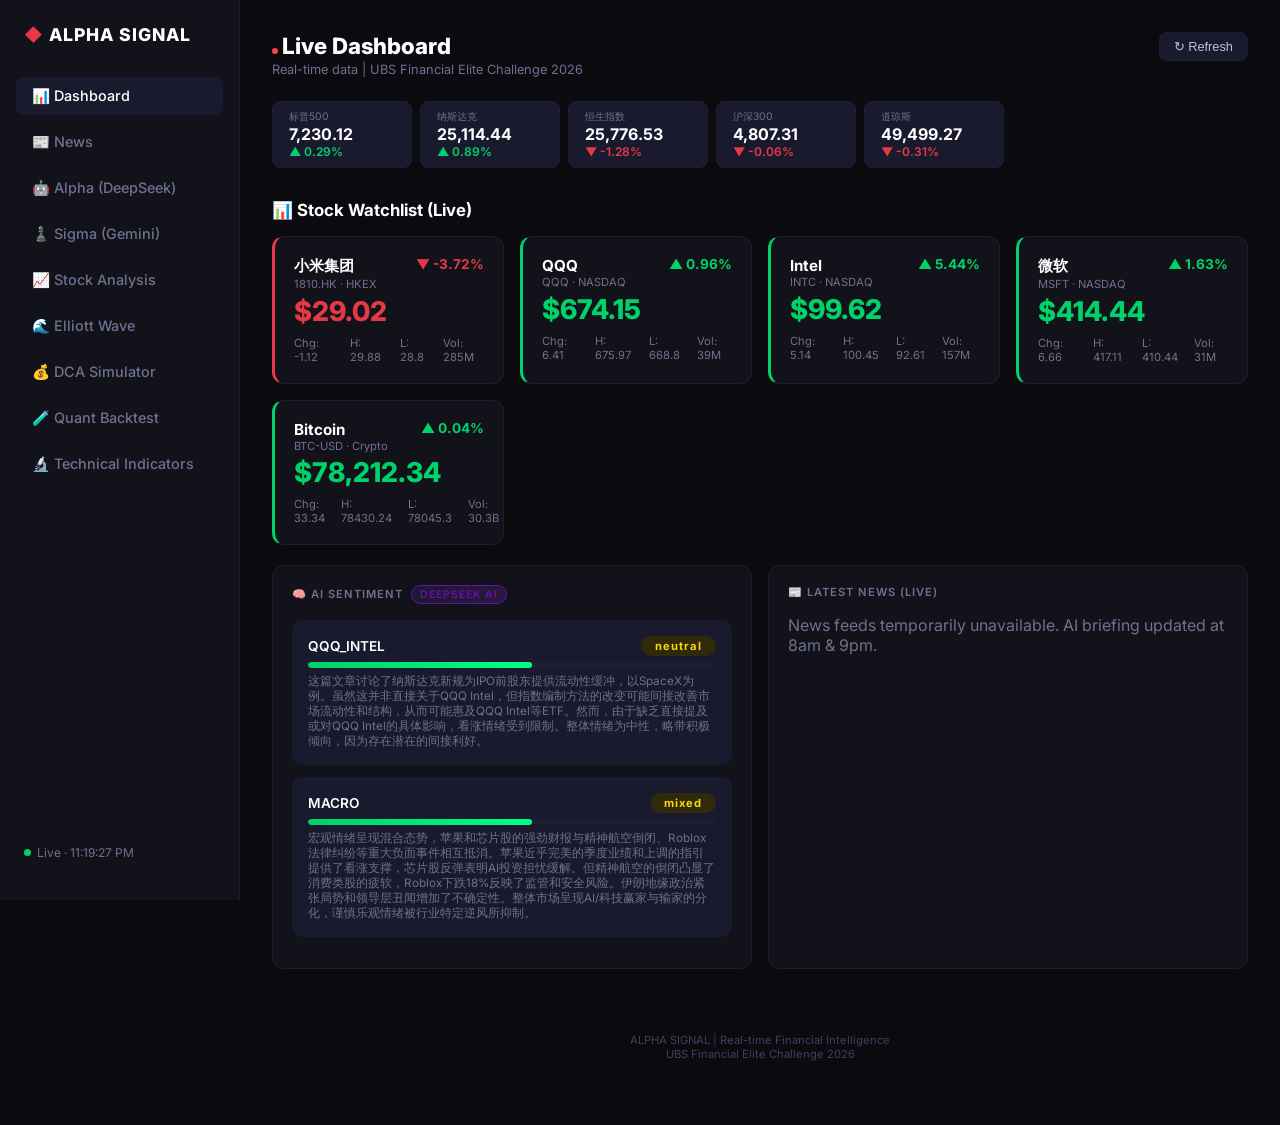
==== commit 3b74ce70: "Add quant backtest lab page Co-authored-by: Cursor <cursoragent@cursor.com>" ====
--- a/docs/index.html
+++ b/docs/index.html
@@ -100,6 +100,7 @@
     <li><a onclick="show('analysis'); toggleSidebar()">📈 Stock Analysis</a></li>
     <li><a onclick="show('wave'); toggleSidebar()">🌊 Elliott Wave</a></li>
     <li><a onclick="show('dca'); toggleSidebar()">💰 DCA Simulator</a></li>
+    <li><a onclick="show('backtest'); toggleSidebar()">🧪 Quant Backtest</a></li>
     <li><a onclick="show('indicators'); toggleSidebar()">🔬 Technical Indicators</a></li>
   </ul>
   <div class="status"><div class="dot"></div><span id="ts">Loading...</span></div>
@@ -336,6 +337,87 @@
     </div>
   </div>
 
+  <!-- Quant Backtest Page -->
+  <div id="page-backtest" style="display:none">
+    <div class="ph"><h1>🧪 Quant Backtest Lab</h1><p>TradingView-style strategy testing: input any ticker, choose a strategy, and inspect equity curve, drawdown, trades, win rate and risk metrics.</p></div>
+
+    <div class="card" style="margin-bottom:1rem">
+      <div class="ct">⚙️ Backtest Settings</div>
+      <div style="display:grid;grid-template-columns:repeat(auto-fit,minmax(160px,1fr));gap:12px;margin-bottom:1rem">
+        <div>
+          <label style="font-size:.7rem;color:var(--muted);text-transform:uppercase;letter-spacing:1px">Ticker / 股票代码</label>
+          <input id="bt-ticker" type="text" value="1810.HK" placeholder="700 / 1810 / 600519 / QQQ"
+            style="width:100%;background:var(--card);border:1px solid var(--border);color:var(--txt);padding:8px 12px;border-radius:8px;font-size:.95rem;margin-top:4px">
+        </div>
+        <div>
+          <label style="font-size:.7rem;color:var(--muted);text-transform:uppercase;letter-spacing:1px">Strategy</label>
+          <select id="bt-strategy" style="width:100%;background:var(--card);border:1px solid var(--border);color:var(--txt);padding:8px 12px;border-radius:8px;font-size:.95rem;margin-top:4px">
+            <option value="ma_cross">MA Cross 均线交叉</option>
+            <option value="rsi_reversion">RSI Mean Reversion 均值回归</option>
+            <option value="donchian_breakout">Donchian Breakout 唐奇安突破</option>
+            <option value="macd_trend">MACD Trend MACD趋势</option>
+            <option value="boll_reversion">Bollinger Reversion 布林回归</option>
+          </select>
+        </div>
+        <div>
+          <label style="font-size:.7rem;color:var(--muted);text-transform:uppercase;letter-spacing:1px">Initial Capital ($)</label>
+          <input id="bt-capital" type="number" value="10000" min="100"
+            style="width:100%;background:var(--card);border:1px solid var(--border);color:var(--txt);padding:8px 12px;border-radius:8px;font-size:.95rem;margin-top:4px">
+        </div>
+        <div>
+          <label style="font-size:.7rem;color:var(--muted);text-transform:uppercase;letter-spacing:1px">Fee per Trade (%)</label>
+          <input id="bt-fee" type="number" value="0.10" min="0" step="0.01"
+            style="width:100%;background:var(--card);border:1px solid var(--border);color:var(--txt);padding:8px 12px;border-radius:8px;font-size:.95rem;margin-top:4px">
+        </div>
+        <div>
+          <label style="font-size:.7rem;color:var(--muted);text-transform:uppercase;letter-spacing:1px">Start Date</label>
+          <input id="bt-start" type="date" value="2022-01-01"
+            style="width:100%;background:var(--card);border:1px solid var(--border);color:var(--txt);padding:8px 12px;border-radius:8px;font-size:.95rem;margin-top:4px;color-scheme:dark">
+        </div>
+        <div>
+          <label style="font-size:.7rem;color:var(--muted);text-transform:uppercase;letter-spacing:1px">End Date</label>
+          <input id="bt-end" type="date"
+            style="width:100%;background:var(--card);border:1px solid var(--border);color:var(--txt);padding:8px 12px;border-radius:8px;font-size:.95rem;margin-top:4px;color-scheme:dark">
+        </div>
+      </div>
+      <div style="display:flex;flex-wrap:wrap;gap:8px;align-items:center">
+        <button class="refresh-btn" onclick="runBacktest()" style="background:var(--red);color:#fff;font-weight:600">▶ Run Backtest</button>
+        <span style="font-size:.8rem;color:var(--muted);margin-left:.5rem">Quick:</span>
+        <button class="refresh-btn" onclick="quickBacktest('1810.HK')">小米</button>
+        <button class="refresh-btn" onclick="quickBacktest('0700.HK')">腾讯</button>
+        <button class="refresh-btn" onclick="quickBacktest('600519.SS')">茅台</button>
+        <button class="refresh-btn" onclick="quickBacktest('300750.SZ')">宁德</button>
+        <button class="refresh-btn" onclick="quickBacktest('QQQ')">QQQ</button>
+      </div>
+      <p style="font-size:.78rem;color:var(--muted);margin-top:.75rem">Input helper: 700 → 0700.HK, 1810 → 1810.HK, 600519 → 600519.SS, 300750 → 300750.SZ.</p>
+    </div>
+
+    <div id="bt-summary" style="display:none;margin-bottom:1rem">
+      <div style="display:grid;grid-template-columns:repeat(auto-fit,minmax(160px,1fr));gap:.8rem">
+        <div class="card" style="border-left:3px solid var(--green)"><div style="font-size:.7rem;color:var(--muted);text-transform:uppercase">Total Return</div><div id="bt-return" style="font-size:1.45rem;font-weight:800;margin-top:4px">-</div></div>
+        <div class="card" style="border-left:3px solid var(--red)"><div style="font-size:.7rem;color:var(--muted);text-transform:uppercase">Max Drawdown</div><div id="bt-dd" style="font-size:1.45rem;font-weight:800;color:var(--red);margin-top:4px">-</div></div>
+        <div class="card" style="border-left:3px solid var(--blue)"><div style="font-size:.7rem;color:var(--muted);text-transform:uppercase">Win Rate</div><div id="bt-win" style="font-size:1.45rem;font-weight:800;color:var(--txt);margin-top:4px">-</div></div>
+        <div class="card" style="border-left:3px solid var(--yellow)"><div style="font-size:.7rem;color:var(--muted);text-transform:uppercase">Trades</div><div id="bt-trades" style="font-size:1.45rem;font-weight:800;color:var(--txt);margin-top:4px">-</div></div>
+        <div class="card" style="border-left:3px solid var(--purple)"><div style="font-size:.7rem;color:var(--muted);text-transform:uppercase">Sharpe (daily)</div><div id="bt-sharpe" style="font-size:1.45rem;font-weight:800;color:var(--txt);margin-top:4px">-</div></div>
+        <div class="card" style="border-left:3px solid var(--green)"><div style="font-size:.7rem;color:var(--muted);text-transform:uppercase">Buy & Hold</div><div id="bt-bh" style="font-size:1.45rem;font-weight:800;color:var(--txt);margin-top:4px">-</div></div>
+      </div>
+    </div>
+
+    <div class="card" style="margin-bottom:1rem">
+      <div class="ct">📈 Equity Curve / Buy-Sell Signals</div>
+      <div id="bt-chart" style="height:560px;background:var(--bg2);border-radius:10px">
+        <div style="text-align:center;padding:5rem;color:var(--muted)">Configure parameters and click "Run Backtest"</div>
+      </div>
+    </div>
+
+    <div class="card" style="margin-bottom:1rem">
+      <div class="ct">📋 Trade Log</div>
+      <div id="bt-log" style="overflow-x:auto;color:var(--txt2);font-size:.82rem">
+        <div style="color:var(--muted)">No trades yet.</div>
+      </div>
+    </div>
+  </div>
+
   <!-- Technical Indicators Page -->
   <div id="page-indicators" style="display:none">
     <div class="ph"><h1>🔬 Technical Indicators Lab</h1><p>Comprehensive technical analysis: MACD, RSI, KDJ, Bollinger Bands, Volume, MA Cross, 缠论 (Chan Theory), Pattern Detection</p></div>
@@ -637,7 +719,7 @@
 }
 
 function show(p){
-  ['dash','news','briefing','sigma','analysis','wave','dca','indicators'].forEach(x=>document.getElementById('page-'+x).style.display=x===p?'block':'none');
+  ['dash','news','briefing','sigma','analysis','wave','dca','backtest','indicators'].forEach(x=>document.getElementById('page-'+x).style.display=x===p?'block':'none');
   document.querySelectorAll('.nav-links a').forEach(a=>a.classList.remove('active'));
   event.target.classList.add('active');
 }
@@ -1434,8 +1516,12 @@
       proxyIdx=(proxyIdx+i)%PROXIES.length;
       return {
         dates: ts.map(t=>new Date(t*1000)),
+        open: q.open,
+        high: q.high,
+        low: q.low,
         close: adj || q.close,  // prefer adjusted close (handles splits/dividends)
-        rawClose: q.close
+        rawClose: q.close,
+        volume: q.volume
       };
     }catch(e){continue;}
   }
@@ -1641,6 +1727,222 @@
 }
 
 // ===========================================
+// Quant Backtest Lab
+// ===========================================
+
+(function(){
+  const today = new Date().toISOString().slice(0,10);
+  setTimeout(()=>{
+    const endInput = document.getElementById('bt-end');
+    if(endInput && !endInput.value) endInput.value = today;
+  }, 100);
+})();
+
+function normalizeTicker(raw){
+  const value = (raw || '').trim().toUpperCase();
+  if(!value) return value;
+  if(value.includes('.') || value.includes('-') || value.includes('=') || value.startsWith('^')) return value;
+  if(/[A-Z]/.test(value)) return value;
+  const digits = value.replace(/\D/g, '');
+  if(!digits) return value;
+  if(digits.length <= 4) return `${digits.padStart(4,'0')}.HK`;
+  if(digits.length === 6){
+    if(/^(600|601|603|605|688|689)/.test(digits)) return `${digits}.SS`;
+    if(/^(000|001|002|003|300|301)/.test(digits)) return `${digits}.SZ`;
+    if(/^(430|83|87|920)/.test(digits)) return `${digits}.BJ`;
+  }
+  return value;
+}
+
+function quickBacktest(ticker){
+  document.getElementById('bt-ticker').value = ticker;
+  runBacktest();
+}
+
+function generateBacktestSignals(strategy, data){
+  const c = data.close, h = data.high || data.close, l = data.low || data.close;
+  const signals = c.map(()=>0);
+  if(strategy === 'ma_cross'){
+    const fast = sma(c, 20), slow = sma(c, 60);
+    for(let i=1;i<c.length;i++){
+      if(fast[i-1] !== null && slow[i-1] !== null && fast[i] !== null && slow[i] !== null){
+        if(fast[i-1] <= slow[i-1] && fast[i] > slow[i]) signals[i] = 1;
+        if(fast[i-1] >= slow[i-1] && fast[i] < slow[i]) signals[i] = -1;
+      }
+    }
+  } else if(strategy === 'rsi_reversion'){
+    const rsi = calculateRSI(c, 14);
+    for(let i=1;i<c.length;i++){
+      if(rsi[i-1] !== null && rsi[i] !== null){
+        if(rsi[i-1] < 30 && rsi[i] >= 30) signals[i] = 1;
+        if(rsi[i-1] > 70 && rsi[i] <= 70) signals[i] = -1;
+      }
+    }
+  } else if(strategy === 'donchian_breakout'){
+    const don = calculateDonchian(h, l, 20);
+    for(let i=1;i<c.length;i++){
+      if(don.upper[i] !== null && don.lower[i] !== null){
+        if(c[i] > don.upper[i]) signals[i] = 1;
+        if(c[i] < don.lower[i]) signals[i] = -1;
+      }
+    }
+  } else if(strategy === 'macd_trend'){
+    const macd = calculateMACD(c);
+    for(let i=1;i<c.length;i++){
+      const prev = macd.macd[i-1] - macd.signal[i-1];
+      const curr = macd.macd[i] - macd.signal[i];
+      if(prev <= 0 && curr > 0) signals[i] = 1;
+      if(prev >= 0 && curr < 0) signals[i] = -1;
+    }
+  } else if(strategy === 'boll_reversion'){
+    const boll = calculateBoll(c, 20, 2);
+    for(let i=1;i<c.length;i++){
+      if(boll.lower[i-1] !== null && boll.mid[i] !== null){
+        if(c[i-1] < boll.lower[i-1] && c[i] > boll.lower[i]) signals[i] = 1;
+        if(c[i-1] > boll.upper[i-1] && c[i] < boll.upper[i]) signals[i] = -1;
+      }
+    }
+  }
+  return signals;
+}
+
+function runLongOnlyBacktest(data, signals, initialCapital, feePct){
+  let cash = initialCapital, shares = 0, entryPrice = 0, entryDate = null;
+  const equity = [], position = [], trades = [];
+  for(let i=0;i<data.close.length;i++){
+    const price = data.close[i];
+    const sig = signals[i];
+    if(sig === 1 && shares === 0){
+      const tradeValue = cash;
+      const fee = tradeValue * feePct;
+      shares = (cash - fee) / price;
+      cash = 0;
+      entryPrice = price;
+      entryDate = data.dates[i];
+      trades.push({type:'BUY', date:data.dates[i], price, shares, fee, pnl:null, ret:null});
+    } else if(sig === -1 && shares > 0){
+      const gross = shares * price;
+      const fee = gross * feePct;
+      cash = gross - fee;
+      const cost = shares * entryPrice;
+      const pnl = cash - cost;
+      const ret = (price / entryPrice - 1) * 100;
+      trades.push({type:'SELL', date:data.dates[i], price, shares, fee, pnl, ret, entryDate});
+      shares = 0; entryPrice = 0; entryDate = null;
+    }
+    equity.push(cash + shares * price);
+    position.push(shares > 0 ? 1 : 0);
+  }
+  if(shares > 0){
+    const price = data.close.at(-1);
+    const gross = shares * price;
+    const fee = gross * feePct;
+    const cashAfter = gross - fee;
+    const pnl = cashAfter - shares * entryPrice;
+    const ret = (price / entryPrice - 1) * 100;
+    trades.push({type:'SELL', date:data.dates.at(-1), price, shares, fee, pnl, ret, entryDate, forced:true});
+    equity[equity.length-1] = cashAfter;
+  }
+  return {equity, position, trades};
+}
+
+function maxDrawdown(curve){
+  let peak = curve[0], maxDD = 0;
+  curve.forEach(v=>{ peak = Math.max(peak, v); maxDD = Math.min(maxDD, (v/peak - 1) * 100); });
+  return maxDD;
+}
+
+function sharpeFromEquity(curve){
+  const rets = [];
+  for(let i=1;i<curve.length;i++) rets.push(curve[i]/curve[i-1]-1);
+  if(rets.length < 2) return 0;
+  const avg = rets.reduce((a,b)=>a+b,0)/rets.length;
+  const sd = Math.sqrt(rets.reduce((a,b)=>a+Math.pow(b-avg,2),0)/(rets.length-1));
+  return sd ? (avg/sd)*Math.sqrt(252) : 0;
+}
+
+async function runBacktest(){
+  const ticker = normalizeTicker(document.getElementById('bt-ticker').value);
+  const strategy = document.getElementById('bt-strategy').value;
+  const capital = parseFloat(document.getElementById('bt-capital').value) || 10000;
+  const feePct = (parseFloat(document.getElementById('bt-fee').value) || 0) / 100;
+  const startDate = new Date(document.getElementById('bt-start').value);
+  const endDate = new Date(document.getElementById('bt-end').value);
+  if(!ticker || !startDate || !endDate || endDate <= startDate){ alert('Please check ticker and date range'); return; }
+  document.getElementById('bt-chart').innerHTML = `<div style="text-align:center;padding:5rem;color:var(--muted)">⏳ Fetching ${ticker} and running backtest...</div>`;
+  document.getElementById('bt-summary').style.display = 'none';
+
+  const data = await fetchYahooByTimestamp(ticker, Math.floor(startDate.getTime()/1000), Math.floor(endDate.getTime()/1000));
+  if(!data || !data.close || data.close.length < 80){
+    document.getElementById('bt-chart').innerHTML = `<div style="text-align:center;padding:5rem;color:var(--red)">❌ Not enough data for ${ticker}. Try a longer date range.</div>`;
+    return;
+  }
+  const valid = data.close.map((v,i)=>v && data.dates[i] ? i : -1).filter(i=>i>=0);
+  data.dates = valid.map(i=>data.dates[i]);
+  data.close = valid.map(i=>data.close[i]);
+  data.high = valid.map(i=>(data.high || data.close)[i]);
+  data.low = valid.map(i=>(data.low || data.close)[i]);
+  data.volume = valid.map(i=>(data.volume || []).at(i) || 0);
+
+  const signals = generateBacktestSignals(strategy, data);
+  const bt = runLongOnlyBacktest(data, signals, capital, feePct);
+  const finalValue = bt.equity.at(-1);
+  const totalRet = (finalValue/capital - 1) * 100;
+  const bhRet = (data.close.at(-1)/data.close[0]-1)*100;
+  const sells = bt.trades.filter(t=>t.type==='SELL');
+  const wins = sells.filter(t=>t.pnl > 0).length;
+  const winRate = sells.length ? wins / sells.length * 100 : 0;
+  const dd = maxDrawdown(bt.equity);
+  const sharpe = sharpeFromEquity(bt.equity);
+
+  document.getElementById('bt-summary').style.display = 'block';
+  document.getElementById('bt-return').textContent = `${totalRet.toFixed(2)}%`;
+  document.getElementById('bt-return').style.color = totalRet >= 0 ? 'var(--green)' : 'var(--red)';
+  document.getElementById('bt-dd').textContent = `${dd.toFixed(2)}%`;
+  document.getElementById('bt-win').textContent = `${winRate.toFixed(1)}%`;
+  document.getElementById('bt-trades').textContent = `${sells.length}`;
+  document.getElementById('bt-sharpe').textContent = sharpe.toFixed(2);
+  document.getElementById('bt-bh').textContent = `${bhRet.toFixed(2)}%`;
+  document.getElementById('bt-bh').style.color = bhRet >= 0 ? 'var(--green)' : 'var(--red)';
+
+  plotBacktest('bt-chart', ticker, data, bt, signals, capital);
+  renderTradeLog(bt.trades);
+}
+
+function plotBacktest(id, ticker, data, bt, signals, capital){
+  const buyIdx = signals.map((s,i)=>s===1?i:-1).filter(i=>i>=0);
+  const sellIdx = signals.map((s,i)=>s===-1?i:-1).filter(i=>i>=0);
+  Plotly.newPlot(id, [
+    {x:data.dates, y:data.close, name:`${ticker} Price`, yaxis:'y2', line:{color:'#707090', width:1.5}},
+    {x:data.dates, y:bt.equity, name:'Strategy Equity', line:{color:'#00d26a', width:2}},
+    {x:data.dates, y:data.close.map(c=>capital*(c/data.close[0])), name:'Buy & Hold Equity', line:{color:'#4361ee', width:1.5, dash:'dot'}},
+    {x:buyIdx.map(i=>data.dates[i]), y:buyIdx.map(i=>data.close[i]), name:'Buy', mode:'markers', yaxis:'y2', marker:{symbol:'triangle-up', color:'#00d26a', size:11}},
+    {x:sellIdx.map(i=>data.dates[i]), y:sellIdx.map(i=>data.close[i]), name:'Sell', mode:'markers', yaxis:'y2', marker:{symbol:'triangle-down', color:'#e63946', size:11}}
+  ], {
+    paper_bgcolor:'#12121a', plot_bgcolor:'#12121a', font:{color:'#c0c0d0', family:'Inter', size:11},
+    xaxis:{gridcolor:'#2a2a3a'},
+    yaxis:{gridcolor:'#2a2a3a', title:'Equity', domain:[0,0.45]},
+    yaxis2:{gridcolor:'#2a2a3a', title:'Price', domain:[0.55,1]},
+    grid:{rows:2, columns:1},
+    legend:{bgcolor:'rgba(0,0,0,0.5)', orientation:'h', y:-0.15},
+    hovermode:'x unified',
+    margin:{l:60,r:40,t:30,b:45}
+  }, MOBILE_PLOTLY_CONFIG);
+}
+
+function renderTradeLog(trades){
+  if(!trades.length){ document.getElementById('bt-log').innerHTML = '<div style="color:var(--muted)">No trades triggered.</div>'; return; }
+  let html = '<table style="width:100%;border-collapse:collapse"><tr><th>Date</th><th>Side</th><th>Price</th><th>Shares</th><th>Fee</th><th>P&L</th><th>Return</th></tr>';
+  trades.slice(-80).forEach(t=>{
+    const pnl = t.pnl === null ? '-' : `<span style="color:${t.pnl>=0?'var(--green)':'var(--red)'}">${t.pnl.toFixed(2)}</span>`;
+    const ret = t.ret === null ? '-' : `<span style="color:${t.ret>=0?'var(--green)':'var(--red)'}">${t.ret.toFixed(2)}%</span>`;
+    html += `<tr style="border-bottom:1px solid var(--border)"><td style="padding:7px">${t.date.toISOString().slice(0,10)}</td><td style="padding:7px;color:${t.type==='BUY'?'var(--green)':'var(--red)'};font-weight:700">${t.type}${t.forced?'*':''}</td><td style="padding:7px">${t.price.toFixed(2)}</td><td style="padding:7px">${t.shares.toFixed(4)}</td><td style="padding:7px">${t.fee.toFixed(2)}</td><td style="padding:7px">${pnl}</td><td style="padding:7px">${ret}</td></tr>`;
+  });
+  html += '</table>';
+  document.getElementById('bt-log').innerHTML = html;
+}
+
+// ===========================================
 // Technical Indicators Lab
 // ===========================================
 
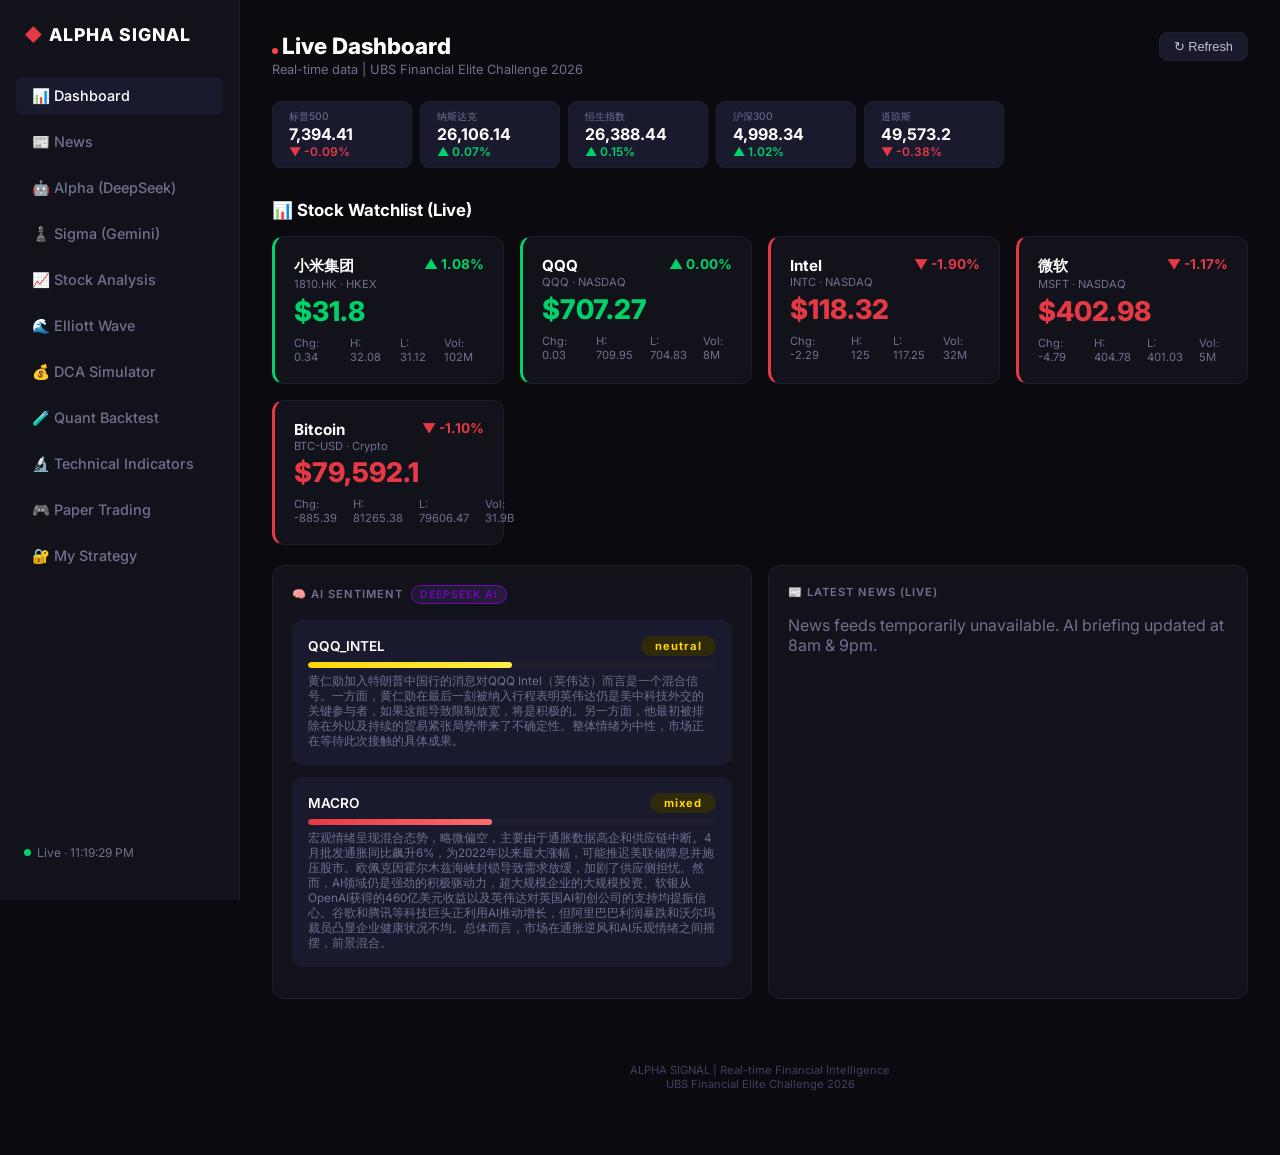
==== commit 15d54c74: "Add password-gated strategy page and daily automation Co-authored-by: Cursor <cursoragent@cursor.com" ====
--- a/docs/index.html
+++ b/docs/index.html
@@ -102,6 +102,8 @@
     <li><a onclick="show('dca'); toggleSidebar()">💰 DCA Simulator</a></li>
     <li><a onclick="show('backtest'); toggleSidebar()">🧪 Quant Backtest</a></li>
     <li><a onclick="show('indicators'); toggleSidebar()">🔬 Technical Indicators</a></li>
+    <li><a onclick="show('trade'); toggleSidebar()">🎮 Paper Trading</a></li>
+    <li><a onclick="show('strategy'); toggleSidebar()">🔐 My Strategy</a></li>
   </ul>
   <div class="status"><div class="dot"></div><span id="ts">Loading...</span></div>
 </aside>
@@ -640,6 +642,150 @@
     </div>
   </div>
 
+  <!-- Paper Trading Page -->
+  <div id="page-trade" style="display:none">
+    <div class="ph"><h1>🎮 Paper Trading & Leaderboard</h1><p>Create an account, get 100,000 HKD, buy/sell any A-share / HK / US stock. PnL recalculates as quotes refresh.</p></div>
+
+    <div id="trade-auth" style="margin-bottom:1rem">
+      <div class="card">
+        <div class="ct">🔐 Account</div>
+        <div style="display:grid;grid-template-columns:repeat(auto-fit,minmax(180px,1fr));gap:12px">
+          <div>
+            <label style="font-size:.7rem;color:var(--muted);text-transform:uppercase;letter-spacing:1px">Username</label>
+            <input id="tr-user" type="text" placeholder="例如 alpha_trader"
+              style="width:100%;background:var(--card);border:1px solid var(--border);color:var(--txt);padding:8px 12px;border-radius:8px;font-size:.95rem;margin-top:4px">
+          </div>
+          <div>
+            <label style="font-size:.7rem;color:var(--muted);text-transform:uppercase;letter-spacing:1px">Password</label>
+            <input id="tr-pass" type="password" placeholder="至少6位"
+              style="width:100%;background:var(--card);border:1px solid var(--border);color:var(--txt);padding:8px 12px;border-radius:8px;font-size:.95rem;margin-top:4px">
+          </div>
+          <div style="display:flex;align-items:flex-end;gap:8px">
+            <button class="refresh-btn" onclick="trLogin()" style="background:var(--red);color:#fff;font-weight:600">Login</button>
+            <button class="refresh-btn" onclick="trRegister()">Sign Up</button>
+          </div>
+        </div>
+        <p style="font-size:.78rem;color:var(--muted);margin-top:.6rem">Accounts are stored locally in this browser. Use Export / Import below to move them across devices.</p>
+      </div>
+    </div>
+
+    <div id="trade-panel" style="display:none">
+      <div style="display:grid;grid-template-columns:repeat(auto-fit,minmax(160px,1fr));gap:.8rem;margin-bottom:1rem">
+        <div class="card" style="border-left:3px solid var(--blue)"><div style="font-size:.7rem;color:var(--muted);text-transform:uppercase">User</div><div id="tr-current" style="font-size:1.2rem;font-weight:800;color:var(--txt);margin-top:4px">-</div></div>
+        <div class="card" style="border-left:3px solid var(--green)"><div style="font-size:.7rem;color:var(--muted);text-transform:uppercase">Cash (HKD)</div><div id="tr-cash" style="font-size:1.45rem;font-weight:800;color:var(--txt);margin-top:4px">-</div></div>
+        <div class="card" style="border-left:3px solid var(--yellow)"><div style="font-size:.7rem;color:var(--muted);text-transform:uppercase">Holdings Value (HKD)</div><div id="tr-holdings" style="font-size:1.45rem;font-weight:800;color:var(--txt);margin-top:4px">-</div></div>
+        <div class="card" style="border-left:3px solid var(--purple)"><div style="font-size:.7rem;color:var(--muted);text-transform:uppercase">Total Equity (HKD)</div><div id="tr-equity" style="font-size:1.45rem;font-weight:800;color:var(--txt);margin-top:4px">-</div></div>
+        <div class="card" style="border-left:3px solid var(--green)"><div style="font-size:.7rem;color:var(--muted);text-transform:uppercase">Total Return</div><div id="tr-return" style="font-size:1.45rem;font-weight:800;margin-top:4px">-</div></div>
+      </div>
+
+      <div class="card" style="margin-bottom:1rem">
+        <div class="ct">💱 FX Rates (auto)</div>
+        <div id="tr-fx" style="font-size:.85rem;color:var(--txt2)">Loading...</div>
+      </div>
+
+      <div class="card" style="margin-bottom:1rem">
+        <div class="ct">📝 Place Order</div>
+        <div style="display:grid;grid-template-columns:repeat(auto-fit,minmax(150px,1fr));gap:12px;margin-bottom:.6rem">
+          <div>
+            <label style="font-size:.7rem;color:var(--muted);text-transform:uppercase;letter-spacing:1px">Ticker</label>
+            <input id="tr-ticker" type="text" placeholder="700 / 1810 / 600519 / QQQ"
+              style="width:100%;background:var(--card);border:1px solid var(--border);color:var(--txt);padding:8px 12px;border-radius:8px;font-size:.95rem;margin-top:4px">
+          </div>
+          <div>
+            <label style="font-size:.7rem;color:var(--muted);text-transform:uppercase;letter-spacing:1px">Quantity (shares)</label>
+            <input id="tr-qty" type="number" value="100" min="1"
+              style="width:100%;background:var(--card);border:1px solid var(--border);color:var(--txt);padding:8px 12px;border-radius:8px;font-size:.95rem;margin-top:4px">
+          </div>
+          <div style="display:flex;align-items:flex-end;gap:8px">
+            <button class="refresh-btn" onclick="trBuy()" style="background:var(--green);color:#000;font-weight:700">Buy 买入</button>
+            <button class="refresh-btn" onclick="trSell()" style="background:var(--red);color:#fff;font-weight:700">Sell 卖出</button>
+          </div>
+          <div style="display:flex;align-items:flex-end;gap:8px;justify-content:flex-end">
+            <button class="refresh-btn" onclick="refreshTradeUI(true)">↻ Refresh Prices</button>
+            <button class="refresh-btn" onclick="trLogout()">Logout</button>
+          </div>
+        </div>
+        <p id="tr-msg" style="font-size:.82rem;color:var(--muted);margin-top:.4rem"></p>
+      </div>
+
+      <div class="card" style="margin-bottom:1rem">
+        <div class="ct">📦 Holdings</div>
+        <div id="tr-holdings-table" style="overflow-x:auto;color:var(--txt2);font-size:.85rem"><div style="color:var(--muted)">No positions yet.</div></div>
+      </div>
+
+      <div class="card" style="margin-bottom:1rem">
+        <div class="ct">📋 Order History</div>
+        <div id="tr-orders" style="overflow-x:auto;color:var(--txt2);font-size:.82rem"><div style="color:var(--muted)">No orders yet.</div></div>
+      </div>
+
+      <div class="card" style="margin-bottom:1rem">
+        <div class="ct">💾 Data Sync (export / import)</div>
+        <div style="display:flex;gap:8px;flex-wrap:wrap">
+          <button class="refresh-btn" onclick="trExport()">Export JSON</button>
+          <button class="refresh-btn" onclick="document.getElementById('tr-import-file').click()">Import JSON</button>
+          <input id="tr-import-file" type="file" accept="application/json" style="display:none" onchange="trImport(event)">
+        </div>
+        <p style="font-size:.78rem;color:var(--muted);margin-top:.5rem">Use this to copy your trader profile to another device.</p>
+      </div>
+    </div>
+
+    <div class="card" style="margin-bottom:1rem">
+      <div class="ct">🏆 Leaderboard</div>
+      <div id="tr-leaderboard" style="overflow-x:auto;font-size:.88rem"><div style="color:var(--muted)">No traders yet.</div></div>
+    </div>
+  </div>
+
+  <!-- My Strategy (password-protected) Page -->
+  <div id="page-strategy" style="display:none">
+    <div class="ph"><h1>🔐 My Strategy</h1><p>Private quantitative strategy module. Password-protected. Daily automated run + email scheduled via GitHub Actions.</p></div>
+
+    <div id="strategy-lock" style="display:none">
+      <div class="card" style="max-width:520px;margin:2rem auto;border-left:3px solid var(--red)">
+        <div class="ct">🔒 Enter Password</div>
+        <p style="font-size:.85rem;color:var(--txt2);line-height:1.6">This module is private. Enter the password to unlock the strategy panel. The password is never stored in plain text; only a SHA-256 hash is shipped in this page.</p>
+        <div style="display:flex;gap:8px;margin-top:.8rem;flex-wrap:wrap">
+          <input id="strategy-pass" type="password" placeholder="••••••••••"
+            style="flex:1;min-width:200px;background:var(--card);border:1px solid var(--border);color:var(--txt);padding:8px 14px;border-radius:8px;font-size:.95rem">
+          <button class="refresh-btn" onclick="strategyUnlock()" style="background:var(--red);color:#fff;font-weight:600">Unlock</button>
+        </div>
+        <p id="strategy-pass-msg" style="font-size:.82rem;color:var(--muted);margin-top:.6rem"></p>
+      </div>
+    </div>
+
+    <div id="strategy-content" style="display:none">
+      <div style="display:flex;justify-content:flex-end;margin-bottom:.6rem">
+        <button class="refresh-btn" onclick="strategyLock()">Lock 🔒</button>
+      </div>
+
+      <div class="card" style="margin-bottom:1rem;border-left:3px solid var(--green)">
+        <div class="ct">📌 Strategy Definition</div>
+        <p style="font-size:.85rem;color:var(--txt2);line-height:1.8">
+          这块用来放你完整的策略规则、入场/出场条件、风控参数。<br>
+          你只要把策略文字贴给我（中文或代码都行），我就把它接进下面的"每日运行"流程并发邮件。<br>
+          <span style="color:var(--muted)">Tip: 越具体越好，例如：标的池、信号条件、仓位、止损、止盈、运行频率。</span>
+        </p>
+        <pre id="strategy-rules" style="background:var(--card);border:1px solid var(--border);border-radius:8px;padding:1rem;color:var(--txt2);font-size:.82rem;line-height:1.6;white-space:pre-wrap">尚未配置策略规则。请把策略发我，我会写进 docs/strategy_config.json 并接入 GitHub Actions。</pre>
+      </div>
+
+      <div class="card" style="margin-bottom:1rem;border-left:3px solid var(--blue)">
+        <div class="ct">🤖 Latest Automated Run</div>
+        <div id="strategy-latest" style="font-size:.85rem;color:var(--txt2);line-height:1.7">
+          <div style="color:var(--muted)">还没有任何自动运行记录。GitHub Actions 接好后，每日产物会保存到 <code>docs/data/strategy_signal.json</code> 并在此显示。</div>
+        </div>
+      </div>
+
+      <div class="card" style="border-left:3px solid var(--purple)">
+        <div class="ct">📬 Daily Email Automation</div>
+        <ul style="font-size:.85rem;color:var(--txt2);line-height:1.8;padding-left:1.2rem">
+          <li>GitHub Actions: <code>.github/workflows/daily_strategy.yml</code>（每日 UTC 00:00 + 12:00 触发，等同北京时间 08:00 + 20:00）</li>
+          <li>邮件收件人复用现有 <code>EMAIL_RECEIVER</code> secret，过滤逻辑见 <code>email_service.py</code></li>
+          <li>策略接入后会输出：买入/卖出信号、目标持仓、风险水平</li>
+        </ul>
+        <p style="font-size:.82rem;color:var(--muted);margin-top:.6rem">下一步：把策略规则贴给我，我来落地配置文件和工作流。</p>
+      </div>
+    </div>
+  </div>
+
   <!-- Analysis Page -->
   <div id="page-analysis" style="display:none">
     <div class="ph"><h1>5-Dimension Stock Analysis & Pair Selection</h1><p>AI-powered long/short recommendation for UBS competition <span class="ai-b">DeepSeek AI</span></p></div>
@@ -719,7 +865,9 @@
 }
 
 function show(p){
-  ['dash','news','briefing','sigma','analysis','wave','dca','backtest','indicators'].forEach(x=>document.getElementById('page-'+x).style.display=x===p?'block':'none');
+  ['dash','news','briefing','sigma','analysis','wave','dca','backtest','indicators','trade','strategy'].forEach(x=>document.getElementById('page-'+x).style.display=x===p?'block':'none');
+  if(p === 'trade'){ try{ refreshTradeUI(); }catch(e){} }
+  if(p === 'strategy'){ try{ refreshStrategyUI(); }catch(e){} }
   document.querySelectorAll('.nav-links a').forEach(a=>a.classList.remove('active'));
   event.target.classList.add('active');
 }
@@ -1930,6 +2078,389 @@
   }, MOBILE_PLOTLY_CONFIG);
 }
 
+// ===========================================
+// Paper Trading + Leaderboard
+// ===========================================
+
+const TR_BASE_CCY = 'HKD';
+const TR_STARTING_CASH = 100000;
+const TR_FX_TICKERS = { USD:'USDHKD=X', CNY:'CNYHKD=X', HKD:null };
+let trFxCache = { HKD:1 };
+let trFxLastFetched = 0;
+let trAutoTimer = null;
+
+async function trHashPassword(pw){
+  const bytes = new TextEncoder().encode(pw);
+  const hash = await crypto.subtle.digest('SHA-256', bytes);
+  return Array.from(new Uint8Array(hash)).map(b=>b.toString(16).padStart(2,'0')).join('');
+}
+
+function trLoadAccounts(){
+  try{ return JSON.parse(localStorage.getItem('tr_accounts') || '{}'); }catch(e){ return {}; }
+}
+function trSaveAccounts(accts){ localStorage.setItem('tr_accounts', JSON.stringify(accts)); }
+function trGetCurrent(){ return localStorage.getItem('tr_current') || null; }
+function trSetCurrent(u){ if(u){ localStorage.setItem('tr_current', u);} else { localStorage.removeItem('tr_current'); } }
+
+function trMsg(text, type){
+  const el = document.getElementById('tr-msg');
+  if(!el) return;
+  el.textContent = text || '';
+  el.style.color = type === 'error' ? 'var(--red)' : type === 'ok' ? 'var(--green)' : 'var(--muted)';
+}
+
+async function trRegister(){
+  const u = document.getElementById('tr-user').value.trim();
+  const p = document.getElementById('tr-pass').value;
+  if(!u || u.length < 3){ trMsg('用户名至少3位 / username too short', 'error'); return; }
+  if(!p || p.length < 6){ trMsg('密码至少6位 / password too short', 'error'); return; }
+  const accts = trLoadAccounts();
+  if(accts[u]){ trMsg('用户名已存在 / user exists', 'error'); return; }
+  const hash = await trHashPassword(p);
+  accts[u] = { passHash:hash, cash:TR_STARTING_CASH, holdings:{}, orders:[], createdAt:new Date().toISOString() };
+  trSaveAccounts(accts);
+  trSetCurrent(u);
+  trMsg('账号创建成功，欢迎！ / account created.', 'ok');
+  refreshTradeUI(true);
+}
+
+async function trLogin(){
+  const u = document.getElementById('tr-user').value.trim();
+  const p = document.getElementById('tr-pass').value;
+  const accts = trLoadAccounts();
+  if(!accts[u]){ trMsg('账号不存在 / no such user', 'error'); return; }
+  const hash = await trHashPassword(p);
+  if(accts[u].passHash !== hash){ trMsg('密码错误 / wrong password', 'error'); return; }
+  trSetCurrent(u);
+  trMsg('登录成功 / logged in.', 'ok');
+  refreshTradeUI(true);
+}
+
+function trLogout(){ trSetCurrent(null); refreshTradeUI(); }
+
+async function trFetchFx(force){
+  const now = Date.now();
+  if(!force && now - trFxLastFetched < 60_000) return trFxCache;
+  trFxCache = { HKD:1 };
+  for(const [ccy, ticker] of Object.entries(TR_FX_TICKERS)){
+    if(!ticker) continue;
+    try{
+      const q = await fetchYahoo(ticker);
+      if(q && q.price) trFxCache[ccy] = parseFloat(q.price);
+    }catch(e){}
+  }
+  trFxLastFetched = now;
+  return trFxCache;
+}
+
+async function trQuoteToHKD(ticker){
+  const norm = normalizeTicker(ticker);
+  const q = await fetchYahoo(norm);
+  if(!q || !q.price) return null;
+  const fx = await trFetchFx();
+  const ccy = (q.currency || 'HKD').toUpperCase();
+  const rate = fx[ccy];
+  if(!rate){ return null; }
+  return { ticker:norm, currency:ccy, priceLocal:parseFloat(q.price), rate, priceHKD:parseFloat(q.price) * rate };
+}
+
+async function trBuy(){
+  const user = trGetCurrent();
+  if(!user){ trMsg('请先登录 / login first', 'error'); return; }
+  const ticker = document.getElementById('tr-ticker').value.trim();
+  const qty = parseFloat(document.getElementById('tr-qty').value);
+  if(!ticker || !qty || qty <= 0){ trMsg('请输入代码和数量 / enter ticker and quantity', 'error'); return; }
+  trMsg('Fetching price...', 'info');
+  const q = await trQuoteToHKD(ticker);
+  if(!q){ trMsg('行情获取失败 / failed to fetch quote', 'error'); return; }
+  const cost = q.priceHKD * qty;
+  const accts = trLoadAccounts();
+  const acct = accts[user];
+  if(cost > acct.cash){ trMsg(`现金不足: 需要 HKD ${cost.toFixed(2)}，仅有 HKD ${acct.cash.toFixed(2)}`, 'error'); return; }
+  acct.cash -= cost;
+  const h = acct.holdings[q.ticker] || { shares:0, avgCostHKD:0, currency:q.currency, lastPriceHKD:q.priceHKD, lastUpdated:new Date().toISOString() };
+  const newShares = h.shares + qty;
+  h.avgCostHKD = (h.avgCostHKD * h.shares + cost) / newShares;
+  h.shares = newShares;
+  h.currency = q.currency;
+  h.lastPriceHKD = q.priceHKD;
+  h.lastUpdated = new Date().toISOString();
+  acct.holdings[q.ticker] = h;
+  acct.orders.push({ ts:new Date().toISOString(), side:'BUY', ticker:q.ticker, qty, priceLocal:q.priceLocal, currency:q.currency, fx:q.rate, priceHKD:q.priceHKD, totalHKD:cost });
+  trSaveAccounts(accts);
+  trMsg(`Bought ${qty} ${q.ticker} @ ${q.priceLocal.toFixed(2)} ${q.currency} (HKD ${q.priceHKD.toFixed(2)}/share)`, 'ok');
+  refreshTradeUI(true);
+}
+
+async function trSell(){
+  const user = trGetCurrent();
+  if(!user){ trMsg('请先登录', 'error'); return; }
+  const ticker = document.getElementById('tr-ticker').value.trim();
+  const qty = parseFloat(document.getElementById('tr-qty').value);
+  if(!ticker || !qty || qty <= 0){ trMsg('请输入代码和数量', 'error'); return; }
+  const norm = normalizeTicker(ticker);
+  const accts = trLoadAccounts();
+  const acct = accts[user];
+  const h = acct.holdings[norm];
+  if(!h || h.shares < qty){ trMsg(`持仓不足: ${norm} 你只有 ${h ? h.shares : 0} 股`, 'error'); return; }
+  trMsg('Fetching price...', 'info');
+  const q = await trQuoteToHKD(norm);
+  if(!q){ trMsg('行情获取失败', 'error'); return; }
+  const proceeds = q.priceHKD * qty;
+  acct.cash += proceeds;
+  h.shares -= qty;
+  h.lastPriceHKD = q.priceHKD;
+  h.lastUpdated = new Date().toISOString();
+  const pnlHKD = (q.priceHKD - h.avgCostHKD) * qty;
+  if(h.shares <= 1e-8) delete acct.holdings[norm];
+  acct.orders.push({ ts:new Date().toISOString(), side:'SELL', ticker:norm, qty, priceLocal:q.priceLocal, currency:q.currency, fx:q.rate, priceHKD:q.priceHKD, totalHKD:proceeds, pnlHKD });
+  trSaveAccounts(accts);
+  trMsg(`Sold ${qty} ${norm} @ ${q.priceLocal.toFixed(2)} ${q.currency}; PnL HKD ${pnlHKD.toFixed(2)}`, pnlHKD >= 0 ? 'ok' : 'error');
+  refreshTradeUI(true);
+}
+
+async function trRefreshAccountQuotes(acct){
+  await trFetchFx();
+  const tickers = Object.keys(acct.holdings);
+  for(const t of tickers){
+    const q = await trQuoteToHKD(t);
+    if(q){ acct.holdings[t].lastPriceHKD = q.priceHKD; acct.holdings[t].lastUpdated = new Date().toISOString(); }
+  }
+}
+
+function trAccountEquity(acct){
+  let holdingsValue = 0;
+  Object.values(acct.holdings).forEach(h => { holdingsValue += (h.lastPriceHKD || 0) * h.shares; });
+  return { holdingsValue, totalEquity: acct.cash + holdingsValue };
+}
+
+function trRenderFx(){
+  const el = document.getElementById('tr-fx');
+  if(!el) return;
+  const parts = Object.entries(trFxCache).map(([c,r])=>`<span class="tag" style="background:var(--card);color:var(--txt2)">1 ${c} = ${r.toFixed(4)} HKD</span>`);
+  el.innerHTML = parts.join(' ') + ` <span style="font-size:.72rem;color:var(--muted);margin-left:.5rem">updated ${new Date(trFxLastFetched).toLocaleTimeString()}</span>`;
+}
+
+function trRenderHoldings(acct){
+  const el = document.getElementById('tr-holdings-table');
+  const entries = Object.entries(acct.holdings);
+  if(!entries.length){ el.innerHTML = '<div style="color:var(--muted)">No positions yet.</div>'; return; }
+  let html = '<table style="width:100%;border-collapse:collapse"><tr><th style="text-align:left;padding:6px">Ticker</th><th style="text-align:right;padding:6px">Shares</th><th style="text-align:right;padding:6px">Avg Cost (HKD)</th><th style="text-align:right;padding:6px">Last Price (HKD)</th><th style="text-align:right;padding:6px">Market Value</th><th style="text-align:right;padding:6px">PnL</th><th style="text-align:right;padding:6px">Return</th></tr>';
+  entries.forEach(([t, h])=>{
+    const mv = h.lastPriceHKD * h.shares;
+    const pnl = (h.lastPriceHKD - h.avgCostHKD) * h.shares;
+    const ret = h.avgCostHKD ? (h.lastPriceHKD / h.avgCostHKD - 1) * 100 : 0;
+    const color = pnl >= 0 ? 'var(--green)' : 'var(--red)';
+    html += `<tr style="border-bottom:1px solid var(--border)">
+      <td style="padding:6px;color:var(--txt);font-weight:600">${t} <span style="color:var(--muted);font-size:.7rem">${h.currency || ''}</span></td>
+      <td style="padding:6px;text-align:right">${h.shares.toFixed(2)}</td>
+      <td style="padding:6px;text-align:right">${h.avgCostHKD.toFixed(2)}</td>
+      <td style="padding:6px;text-align:right">${h.lastPriceHKD.toFixed(2)}</td>
+      <td style="padding:6px;text-align:right">${mv.toFixed(2)}</td>
+      <td style="padding:6px;text-align:right;color:${color};font-weight:600">${pnl.toFixed(2)}</td>
+      <td style="padding:6px;text-align:right;color:${color};font-weight:600">${ret.toFixed(2)}%</td>
+    </tr>`;
+  });
+  html += '</table>';
+  el.innerHTML = html;
+}
+
+function trRenderOrders(acct){
+  const el = document.getElementById('tr-orders');
+  const orders = (acct.orders || []).slice(-60).reverse();
+  if(!orders.length){ el.innerHTML = '<div style="color:var(--muted)">No orders yet.</div>'; return; }
+  let html = '<table style="width:100%;border-collapse:collapse"><tr><th style="text-align:left;padding:6px">Time</th><th style="text-align:left;padding:6px">Side</th><th style="text-align:left;padding:6px">Ticker</th><th style="text-align:right;padding:6px">Qty</th><th style="text-align:right;padding:6px">Price (Local)</th><th style="text-align:right;padding:6px">Total (HKD)</th><th style="text-align:right;padding:6px">PnL</th></tr>';
+  orders.forEach(o=>{
+    const color = o.side === 'BUY' ? 'var(--green)' : 'var(--red)';
+    const pnl = o.pnlHKD == null ? '-' : `<span style="color:${o.pnlHKD>=0?'var(--green)':'var(--red)'}">${o.pnlHKD.toFixed(2)}</span>`;
+    html += `<tr style="border-bottom:1px solid var(--border)">
+      <td style="padding:6px">${o.ts.slice(0,16).replace('T',' ')}</td>
+      <td style="padding:6px;color:${color};font-weight:700">${o.side}</td>
+      <td style="padding:6px">${o.ticker} <span style="color:var(--muted);font-size:.7rem">${o.currency}</span></td>
+      <td style="padding:6px;text-align:right">${o.qty}</td>
+      <td style="padding:6px;text-align:right">${o.priceLocal.toFixed(2)}</td>
+      <td style="padding:6px;text-align:right">${o.totalHKD.toFixed(2)}</td>
+      <td style="padding:6px;text-align:right">${pnl}</td>
+    </tr>`;
+  });
+  html += '</table>';
+  el.innerHTML = html;
+}
+
+async function trRenderLeaderboard(){
+  const accts = trLoadAccounts();
+  const usernames = Object.keys(accts);
+  const el = document.getElementById('tr-leaderboard');
+  if(!usernames.length){ el.innerHTML = '<div style="color:var(--muted)">还没有玩家，注册第一个吧 / no traders yet.</div>'; return; }
+  await trFetchFx();
+  const priceCache = {};
+  for(const u of usernames){
+    for(const t of Object.keys(accts[u].holdings)){
+      if(!(t in priceCache)){
+        const q = await trQuoteToHKD(t);
+        if(q) priceCache[t] = q.priceHKD;
+      }
+      if(priceCache[t]) accts[u].holdings[t].lastPriceHKD = priceCache[t];
+    }
+  }
+  trSaveAccounts(accts);
+  const rows = usernames.map(u=>{
+    const a = accts[u];
+    const eq = trAccountEquity(a);
+    const ret = (eq.totalEquity / TR_STARTING_CASH - 1) * 100;
+    return { user:u, cash:a.cash, holdings:eq.holdingsValue, equity:eq.totalEquity, ret, orders:(a.orders || []).length };
+  }).sort((x,y)=> y.ret - x.ret);
+  let html = '<table style="width:100%;border-collapse:collapse"><tr><th style="text-align:left;padding:6px">Rank</th><th style="text-align:left;padding:6px">Trader</th><th style="text-align:right;padding:6px">Equity (HKD)</th><th style="text-align:right;padding:6px">Cash</th><th style="text-align:right;padding:6px">Holdings</th><th style="text-align:right;padding:6px">Return</th><th style="text-align:right;padding:6px">Orders</th></tr>';
+  rows.forEach((r,i)=>{
+    const c = r.ret >= 0 ? 'var(--green)' : 'var(--red)';
+    const medal = i === 0 ? '🥇' : i === 1 ? '🥈' : i === 2 ? '🥉' : '';
+    html += `<tr style="border-bottom:1px solid var(--border)">
+      <td style="padding:7px;font-weight:700">${i+1} ${medal}</td>
+      <td style="padding:7px;color:var(--txt);font-weight:600">${r.user}</td>
+      <td style="padding:7px;text-align:right;font-weight:700">${r.equity.toFixed(2)}</td>
+      <td style="padding:7px;text-align:right">${r.cash.toFixed(2)}</td>
+      <td style="padding:7px;text-align:right">${r.holdings.toFixed(2)}</td>
+      <td style="padding:7px;text-align:right;color:${c};font-weight:700">${r.ret.toFixed(2)}%</td>
+      <td style="padding:7px;text-align:right">${r.orders}</td>
+    </tr>`;
+  });
+  html += '</table>';
+  el.innerHTML = html;
+}
+
+async function refreshTradeUI(forceQuotes){
+  const user = trGetCurrent();
+  const authEl = document.getElementById('trade-auth');
+  const panelEl = document.getElementById('trade-panel');
+  if(!user){
+    if(authEl) authEl.style.display = '';
+    if(panelEl) panelEl.style.display = 'none';
+  } else {
+    if(authEl) authEl.style.display = 'none';
+    if(panelEl) panelEl.style.display = '';
+    const accts = trLoadAccounts();
+    const acct = accts[user];
+    if(forceQuotes) await trRefreshAccountQuotes(acct);
+    trSaveAccounts(accts);
+    const eq = trAccountEquity(acct);
+    const ret = (eq.totalEquity / TR_STARTING_CASH - 1) * 100;
+    document.getElementById('tr-current').textContent = user;
+    document.getElementById('tr-cash').textContent = acct.cash.toFixed(2);
+    document.getElementById('tr-holdings').textContent = eq.holdingsValue.toFixed(2);
+    document.getElementById('tr-equity').textContent = eq.totalEquity.toFixed(2);
+    const retEl = document.getElementById('tr-return');
+    retEl.textContent = `${ret.toFixed(2)}%`;
+    retEl.style.color = ret >= 0 ? 'var(--green)' : 'var(--red)';
+    trRenderFx();
+    trRenderHoldings(acct);
+    trRenderOrders(acct);
+  }
+  await trRenderLeaderboard();
+  if(!trAutoTimer){
+    trAutoTimer = setInterval(()=>{
+      const tradePage = document.getElementById('page-trade');
+      if(tradePage && tradePage.style.display !== 'none') refreshTradeUI(true);
+    }, 60_000);
+  }
+}
+
+function trExport(){
+  const blob = new Blob([JSON.stringify({ accounts: trLoadAccounts(), exportedAt:new Date().toISOString() }, null, 2)], { type:'application/json' });
+  const a = document.createElement('a');
+  a.href = URL.createObjectURL(blob);
+  a.download = `paper_trading_${new Date().toISOString().slice(0,10)}.json`;
+  a.click();
+}
+
+function trImport(evt){
+  const file = evt.target.files?.[0];
+  if(!file) return;
+  const reader = new FileReader();
+  reader.onload = e=>{
+    try{
+      const data = JSON.parse(e.target.result);
+      if(!data.accounts){ alert('Invalid file'); return; }
+      const existing = trLoadAccounts();
+      Object.assign(existing, data.accounts);
+      trSaveAccounts(existing);
+      alert('Imported. Refreshing...');
+      refreshTradeUI(true);
+    }catch(err){ alert('Failed: ' + err.message); }
+  };
+  reader.readAsText(file);
+}
+
+// ===========================================
+// Private Strategy Page (password-gated)
+// ===========================================
+
+const STRATEGY_PASSWORD_HASH = 'bf680f250feea1f9d0e2419f1ec5dffcbf2a0d0888b744946c5d2acf9cf21038';
+const STRATEGY_SALT = 'alpha-signal::';
+const STRATEGY_SESSION_KEY = 'strategy_unlocked_v1';
+
+async function hashStrategyPassword(pw){
+  const bytes = new TextEncoder().encode(STRATEGY_SALT + pw);
+  const hash = await crypto.subtle.digest('SHA-256', bytes);
+  return Array.from(new Uint8Array(hash)).map(b=>b.toString(16).padStart(2,'0')).join('');
+}
+
+async function strategyUnlock(){
+  const pw = document.getElementById('strategy-pass').value;
+  const msg = document.getElementById('strategy-pass-msg');
+  if(!pw){ msg.textContent = '请输入密码'; msg.style.color = 'var(--red)'; return; }
+  const h = await hashStrategyPassword(pw);
+  if(h === STRATEGY_PASSWORD_HASH){
+    sessionStorage.setItem(STRATEGY_SESSION_KEY, '1');
+    msg.textContent = '✓ Unlocked';
+    msg.style.color = 'var(--green)';
+    document.getElementById('strategy-pass').value = '';
+    refreshStrategyUI();
+    await loadStrategyData();
+  } else {
+    msg.textContent = '密码错误';
+    msg.style.color = 'var(--red)';
+  }
+}
+
+function strategyLock(){
+  sessionStorage.removeItem(STRATEGY_SESSION_KEY);
+  refreshStrategyUI();
+}
+
+function refreshStrategyUI(){
+  const unlocked = sessionStorage.getItem(STRATEGY_SESSION_KEY) === '1';
+  const lock = document.getElementById('strategy-lock');
+  const content = document.getElementById('strategy-content');
+  if(!lock || !content) return;
+  lock.style.display = unlocked ? 'none' : 'block';
+  content.style.display = unlocked ? 'block' : 'none';
+  if(unlocked) loadStrategyData();
+}
+
+async function loadStrategyData(){
+  try{
+    const r = await fetch('data/strategy_signal.json', { cache: 'no-store' });
+    if(!r.ok) return;
+    const d = await r.json();
+    const el = document.getElementById('strategy-latest');
+    if(!el) return;
+    el.innerHTML = `
+      <div><span style="color:var(--muted)">Generated:</span> ${d.timestamp || '-'}</div>
+      <div style="margin-top:.5rem"><span style="color:var(--muted)">Signal:</span> <strong style="color:${d.signal === 'BUY' ? 'var(--green)' : d.signal === 'SELL' ? 'var(--red)' : 'var(--yellow)'}">${d.signal || '-'}</strong></div>
+      <div style="margin-top:.5rem"><span style="color:var(--muted)">Detail:</span></div>
+      <pre style="background:var(--card);border:1px solid var(--border);border-radius:8px;padding:.8rem;margin-top:.4rem;color:var(--txt2);font-size:.78rem;line-height:1.6;white-space:pre-wrap">${JSON.stringify(d, null, 2)}</pre>
+    `;
+  }catch(e){}
+  try{
+    const r2 = await fetch('data/strategy_rules.txt', { cache: 'no-store' });
+    if(r2.ok){
+      const text = await r2.text();
+      const pre = document.getElementById('strategy-rules');
+      if(pre && text.trim()) pre.textContent = text;
+    }
+  }catch(e){}
+}
+
 function renderTradeLog(trades){
   if(!trades.length){ document.getElementById('bt-log').innerHTML = '<div style="color:var(--muted)">No trades triggered.</div>'; return; }
   let html = '<table style="width:100%;border-collapse:collapse"><tr><th>Date</th><th>Side</th><th>Price</th><th>Shares</th><th>Fee</th><th>P&L</th><th>Return</th></tr>';
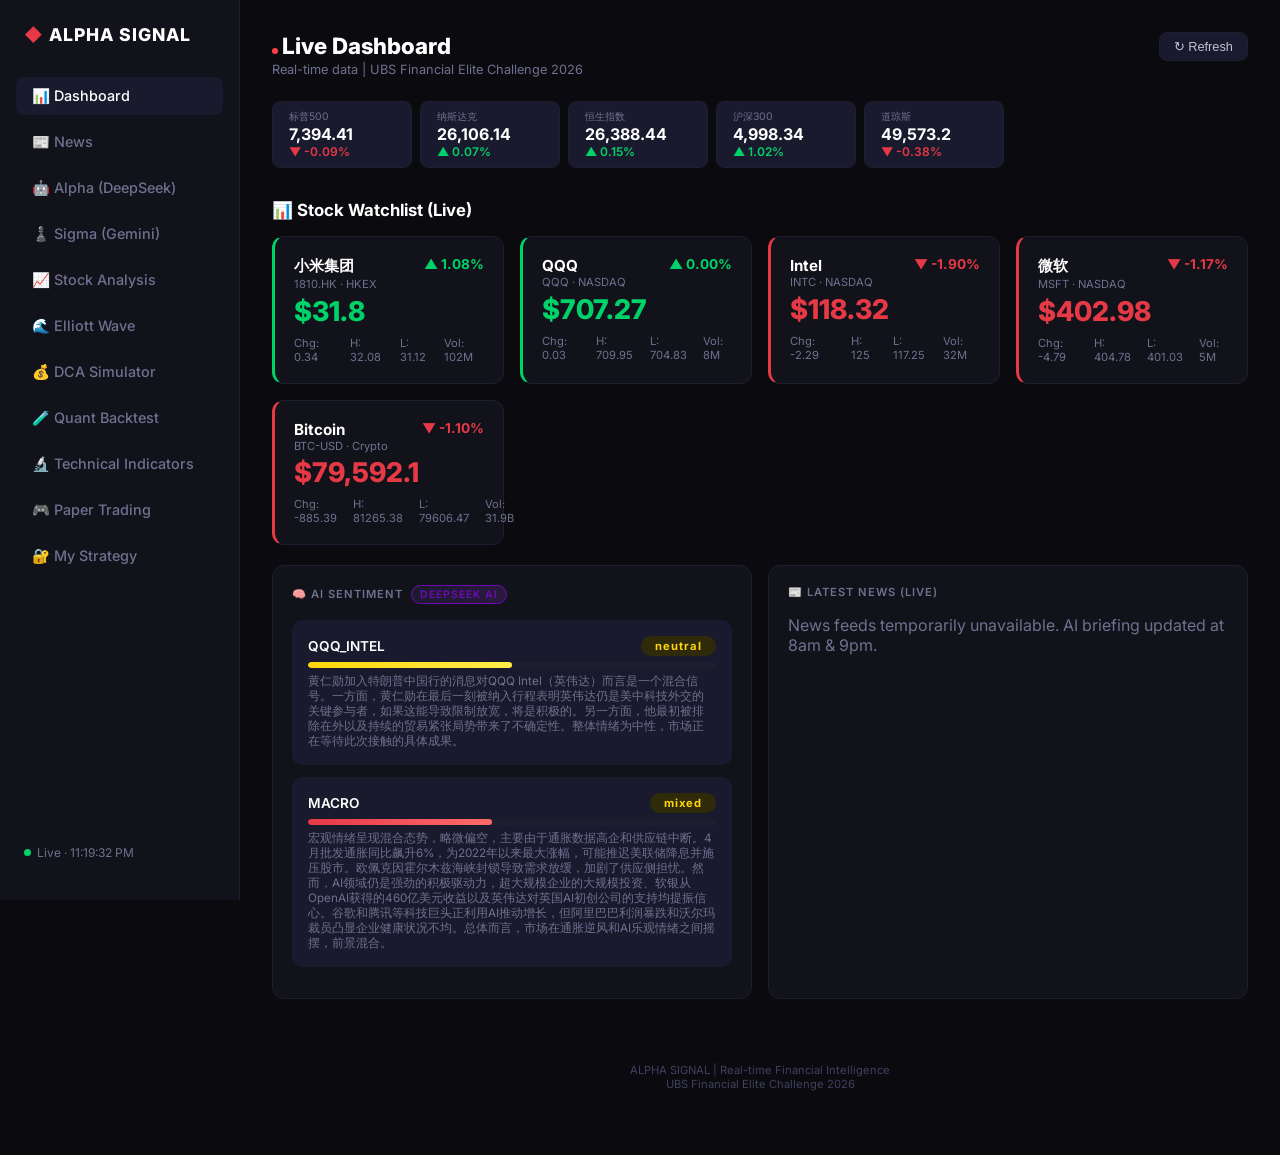
==== commit e65e6a34: "Encrypt private strategy; remove plaintext + code from public repo Co-authored-by: Cursor <cursorage" ====
--- a/docs/index.html
+++ b/docs/index.html
@@ -2394,36 +2394,61 @@
 // Private Strategy Page (password-gated)
 // ===========================================
 
-const STRATEGY_PASSWORD_HASH = 'bf680f250feea1f9d0e2419f1ec5dffcbf2a0d0888b744946c5d2acf9cf21038';
-const STRATEGY_SALT = 'alpha-signal::';
 const STRATEGY_SESSION_KEY = 'strategy_unlocked_v1';
-
-async function hashStrategyPassword(pw){
-  const bytes = new TextEncoder().encode(STRATEGY_SALT + pw);
-  const hash = await crypto.subtle.digest('SHA-256', bytes);
-  return Array.from(new Uint8Array(hash)).map(b=>b.toString(16).padStart(2,'0')).join('');
+const STRATEGY_PASSWORD_SESSION_KEY = 'strategy_pw_v1';
+
+function b64ToBytes(b64){
+  const bin = atob(b64);
+  const out = new Uint8Array(bin.length);
+  for(let i=0;i<bin.length;i++) out[i] = bin.charCodeAt(i);
+  return out;
+}
+
+async function deriveStrategyKey(password, saltBytes, iterations){
+  const baseKey = await crypto.subtle.importKey('raw', new TextEncoder().encode(password), 'PBKDF2', false, ['deriveKey']);
+  return crypto.subtle.deriveKey(
+    { name:'PBKDF2', salt: saltBytes, iterations, hash:'SHA-256' },
+    baseKey,
+    { name:'AES-GCM', length: 256 },
+    false,
+    ['decrypt']
+  );
+}
+
+async function decryptStrategyPayload(password){
+  const r = await fetch('data/strategy_payload.enc', { cache: 'no-store' });
+  if(!r.ok) throw new Error('payload not found');
+  const payload = await r.json();
+  const salt = b64ToBytes(payload.salt);
+  const nonce = b64ToBytes(payload.nonce);
+  const ct = b64ToBytes(payload.ciphertext);
+  const key = await deriveStrategyKey(password, salt, payload.iter || 200000);
+  const plain = await crypto.subtle.decrypt({ name:'AES-GCM', iv: nonce }, key, ct);
+  return JSON.parse(new TextDecoder().decode(plain));
 }
 
 async function strategyUnlock(){
   const pw = document.getElementById('strategy-pass').value;
   const msg = document.getElementById('strategy-pass-msg');
   if(!pw){ msg.textContent = '请输入密码'; msg.style.color = 'var(--red)'; return; }
-  const h = await hashStrategyPassword(pw);
-  if(h === STRATEGY_PASSWORD_HASH){
+  try{
+    const data = await decryptStrategyPayload(pw);
     sessionStorage.setItem(STRATEGY_SESSION_KEY, '1');
+    sessionStorage.setItem(STRATEGY_PASSWORD_SESSION_KEY, pw);
     msg.textContent = '✓ Unlocked';
     msg.style.color = 'var(--green)';
     document.getElementById('strategy-pass').value = '';
     refreshStrategyUI();
-    await loadStrategyData();
-  } else {
-    msg.textContent = '密码错误';
+    renderStrategyData(data);
+  } catch(e){
+    msg.textContent = '密码错误 / 数据未生成';
     msg.style.color = 'var(--red)';
   }
 }
 
 function strategyLock(){
   sessionStorage.removeItem(STRATEGY_SESSION_KEY);
+  sessionStorage.removeItem(STRATEGY_PASSWORD_SESSION_KEY);
   refreshStrategyUI();
 }
 
@@ -2438,27 +2463,35 @@
 }
 
 async function loadStrategyData(){
+  const pw = sessionStorage.getItem(STRATEGY_PASSWORD_SESSION_KEY);
+  if(!pw) return;
   try{
-    const r = await fetch('data/strategy_signal.json', { cache: 'no-store' });
-    if(!r.ok) return;
-    const d = await r.json();
-    const el = document.getElementById('strategy-latest');
-    if(!el) return;
-    el.innerHTML = `
-      <div><span style="color:var(--muted)">Generated:</span> ${d.timestamp || '-'}</div>
-      <div style="margin-top:.5rem"><span style="color:var(--muted)">Signal:</span> <strong style="color:${d.signal === 'BUY' ? 'var(--green)' : d.signal === 'SELL' ? 'var(--red)' : 'var(--yellow)'}">${d.signal || '-'}</strong></div>
-      <div style="margin-top:.5rem"><span style="color:var(--muted)">Detail:</span></div>
-      <pre style="background:var(--card);border:1px solid var(--border);border-radius:8px;padding:.8rem;margin-top:.4rem;color:var(--txt2);font-size:.78rem;line-height:1.6;white-space:pre-wrap">${JSON.stringify(d, null, 2)}</pre>
-    `;
-  }catch(e){}
-  try{
-    const r2 = await fetch('data/strategy_rules.txt', { cache: 'no-store' });
-    if(r2.ok){
-      const text = await r2.text();
-      const pre = document.getElementById('strategy-rules');
-      if(pre && text.trim()) pre.textContent = text;
-    }
-  }catch(e){}
+    const data = await decryptStrategyPayload(pw);
+    renderStrategyData(data);
+  }catch(e){
+    // session got stale (e.g. payload re-encrypted with new password) -> force re-login
+    strategyLock();
+  }
+}
+
+function renderStrategyData(data){
+  if(data.rules){
+    const pre = document.getElementById('strategy-rules');
+    if(pre) pre.textContent = data.rules;
+  }
+  const el = document.getElementById('strategy-latest');
+  if(!el) return;
+  const sig = data.signal;
+  if(!sig){
+    el.innerHTML = '<div style="color:var(--muted)">尚未生成任何信号。本地跑一次 strategy_runner.py 后会更新。</div>';
+    return;
+  }
+  el.innerHTML = `
+    <div><span style="color:var(--muted)">Generated:</span> ${sig.timestamp || '-'}</div>
+    <div style="margin-top:.5rem"><span style="color:var(--muted)">Signal:</span> <strong style="color:${sig.signal === 'BUY' ? 'var(--green)' : sig.signal === 'SELL' ? 'var(--red)' : 'var(--yellow)'}">${sig.signal || '-'}</strong></div>
+    <div style="margin-top:.5rem"><span style="color:var(--muted)">Detail:</span></div>
+    <pre style="background:var(--card);border:1px solid var(--border);border-radius:8px;padding:.8rem;margin-top:.4rem;color:var(--txt2);font-size:.78rem;line-height:1.6;white-space:pre-wrap">${JSON.stringify(sig, null, 2)}</pre>
+  `;
 }
 
 function renderTradeLog(trades){
